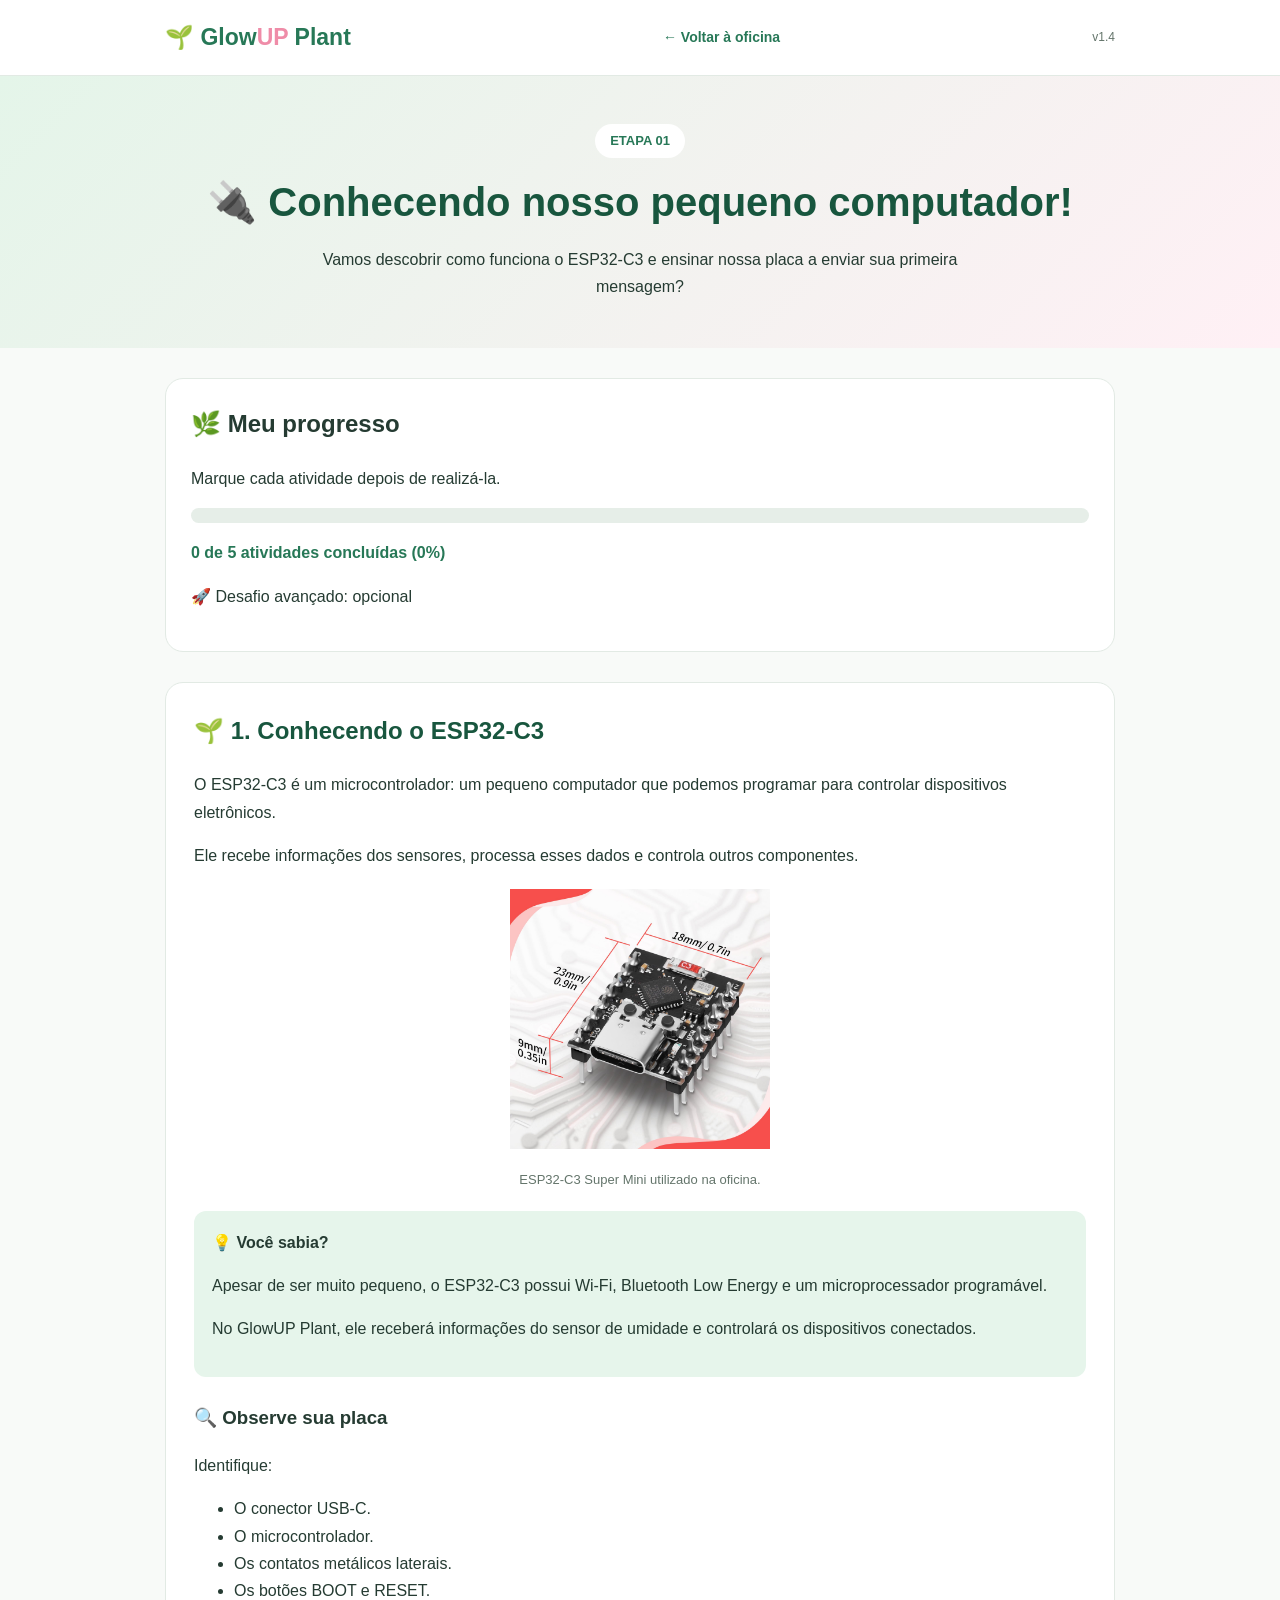
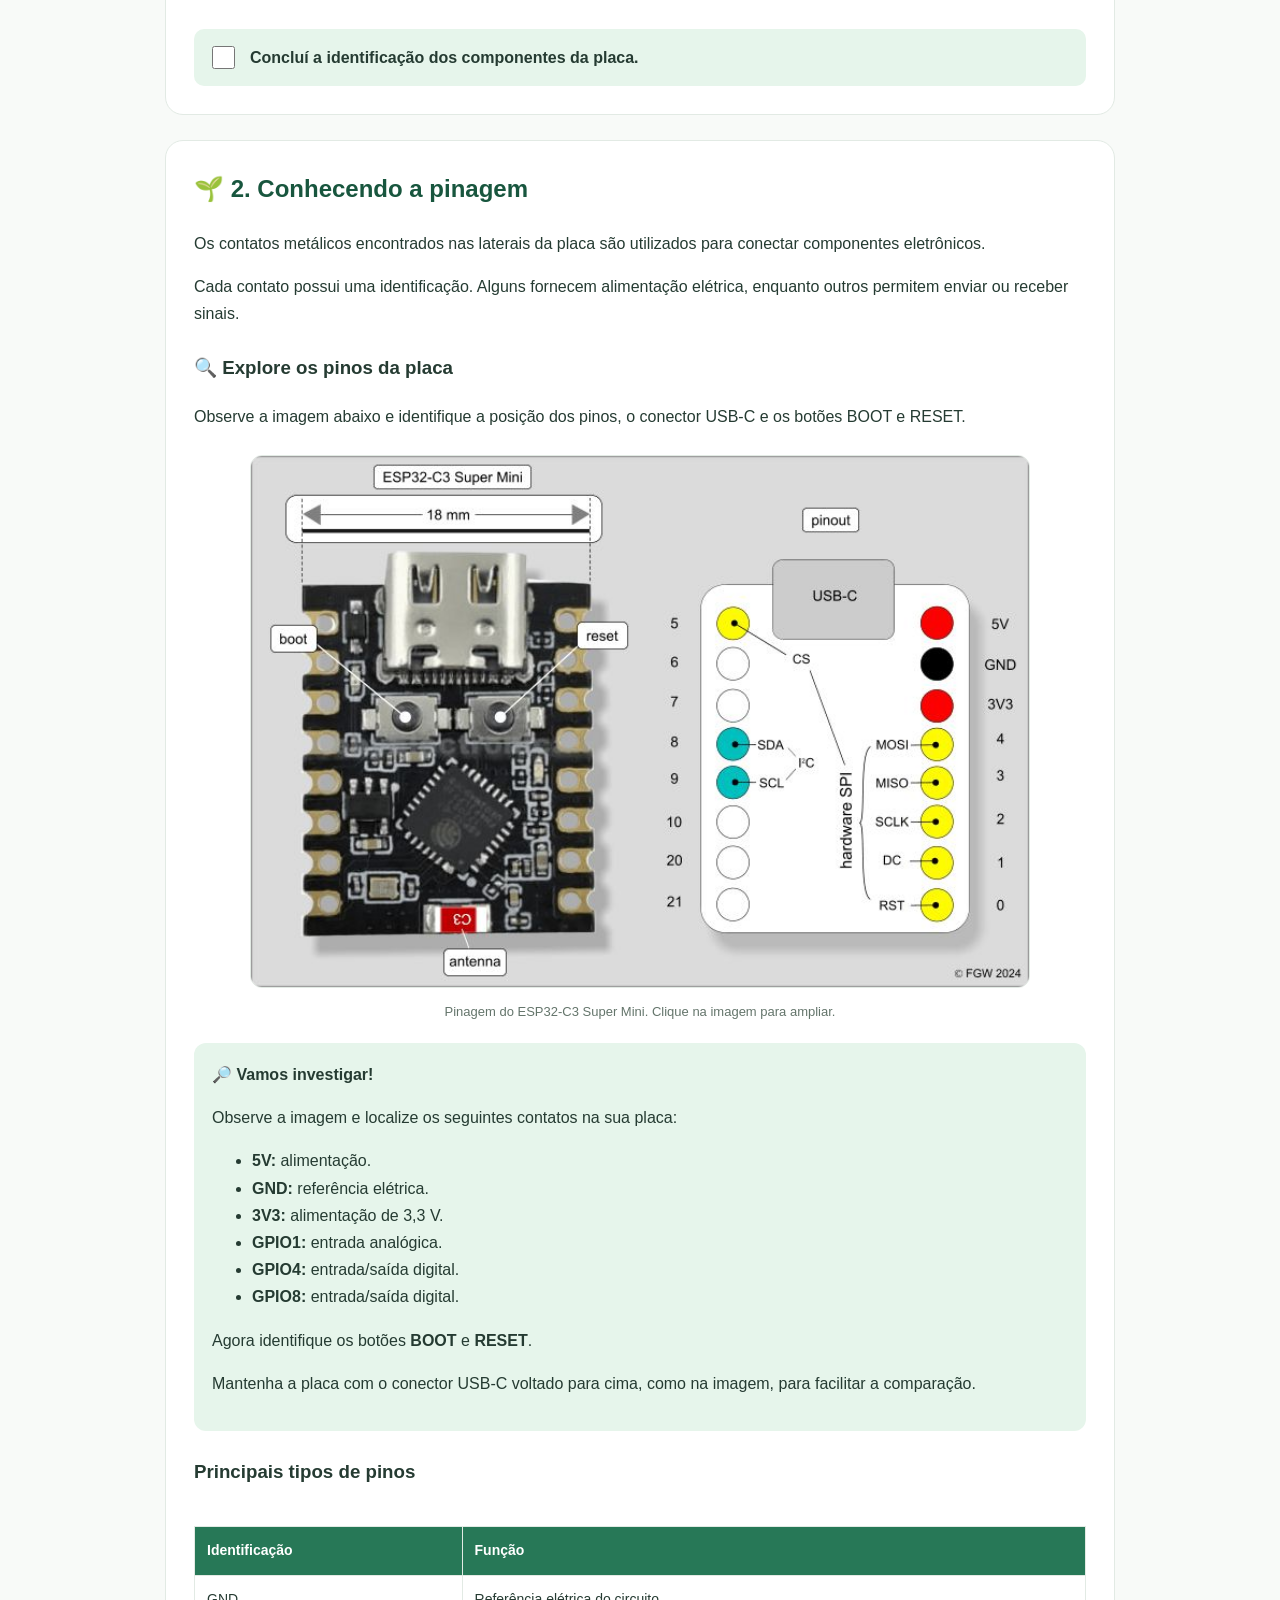
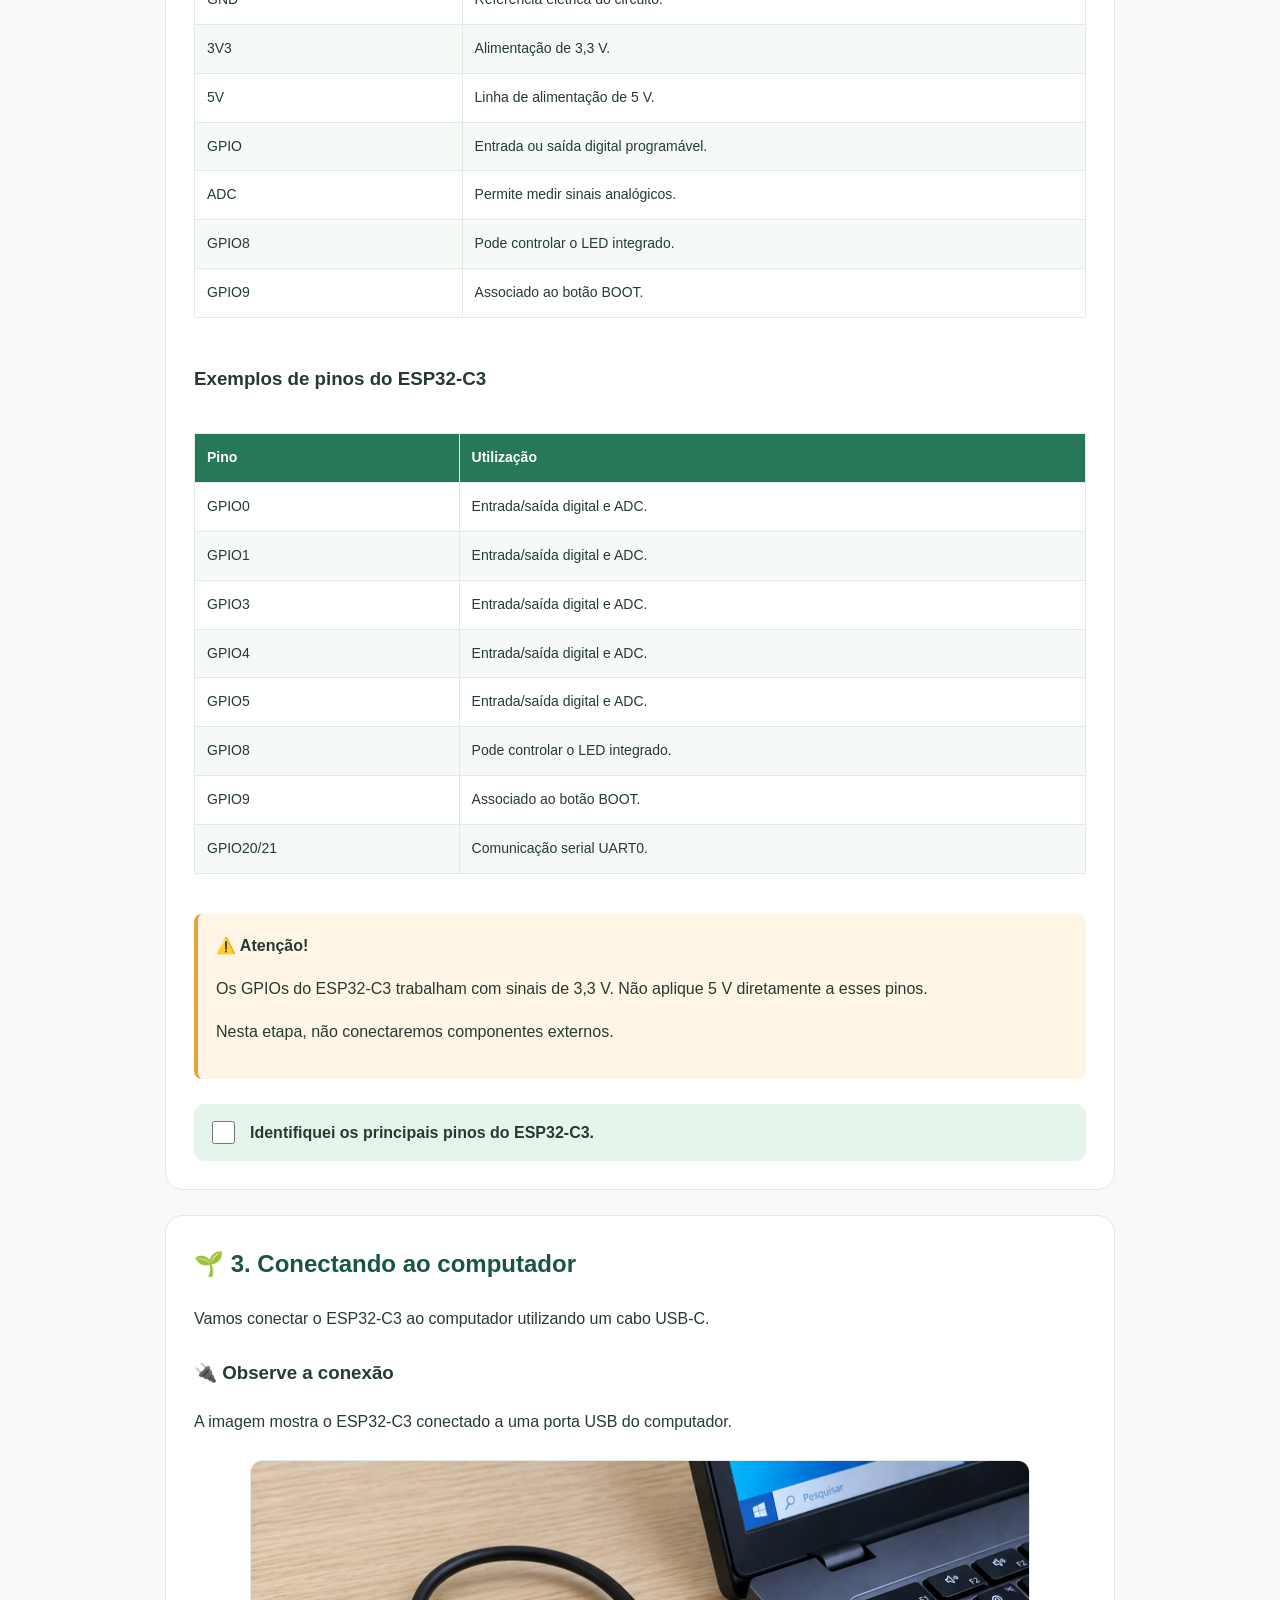
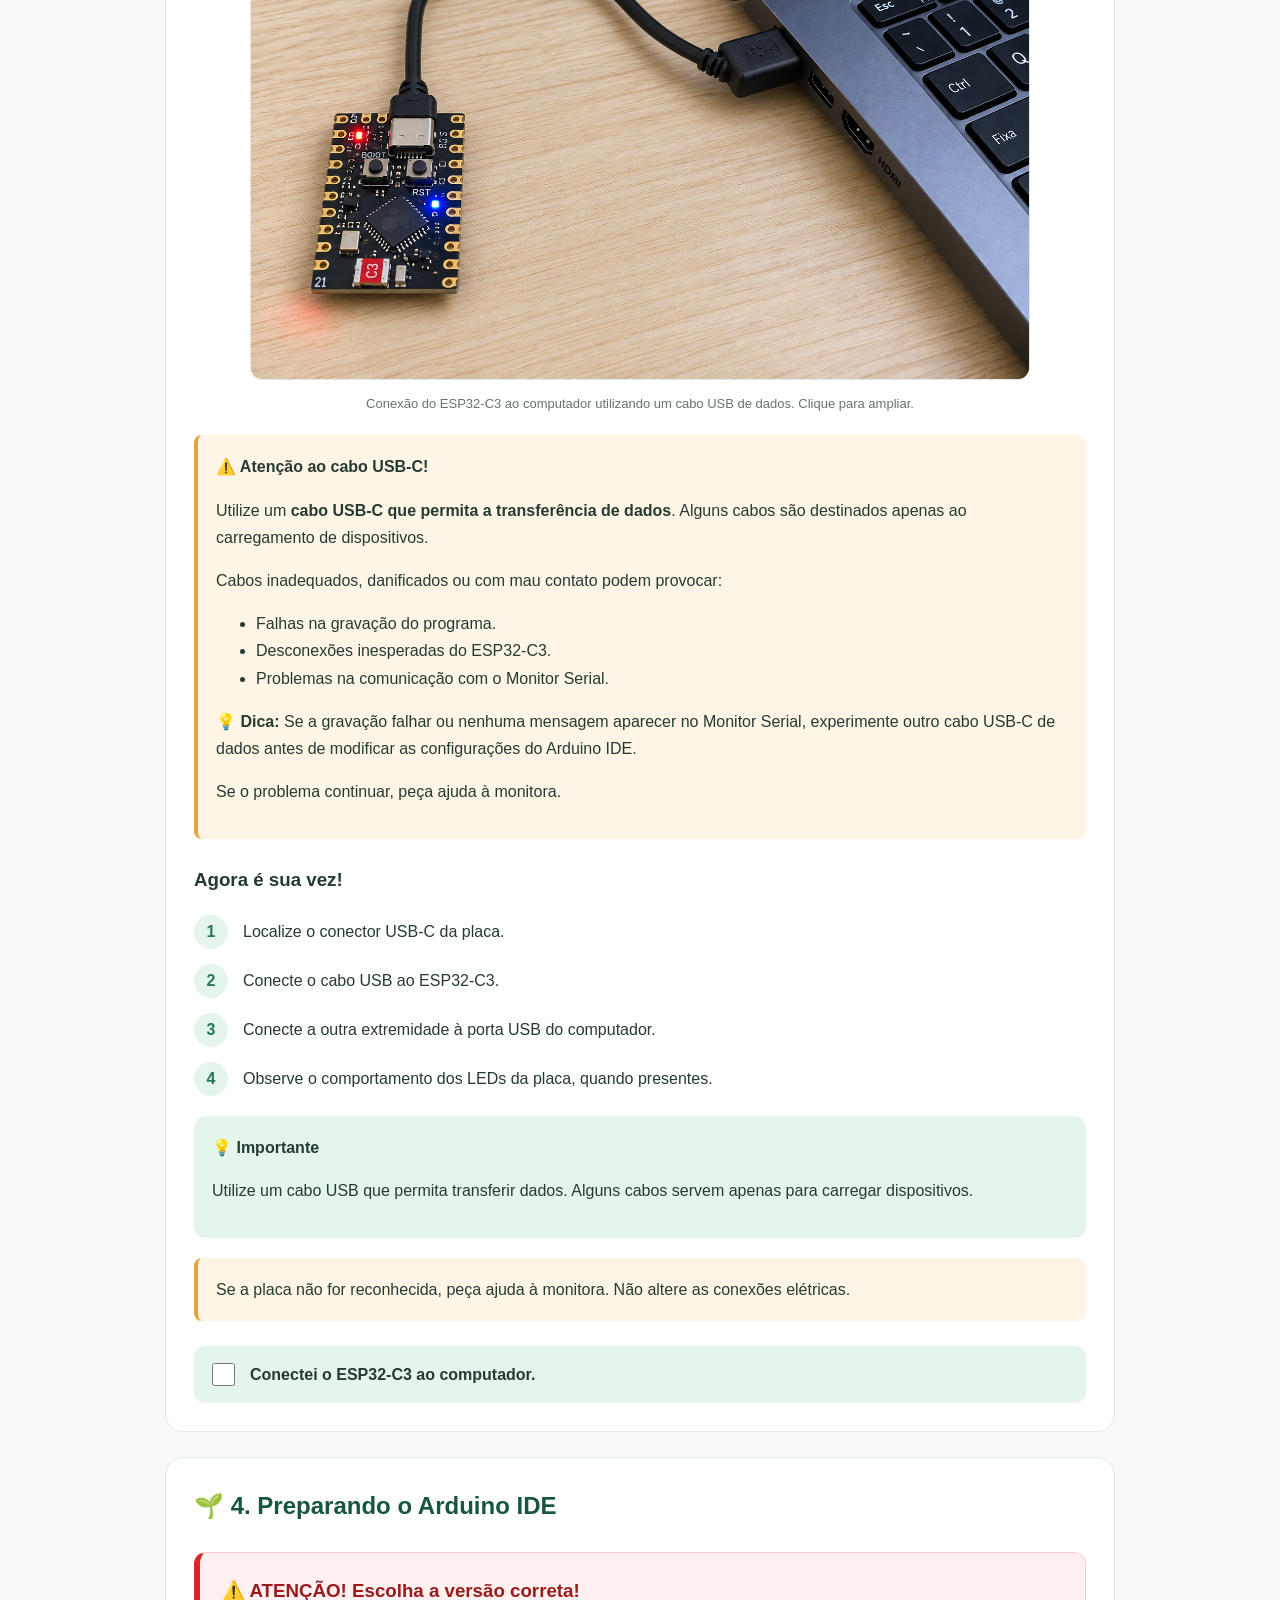
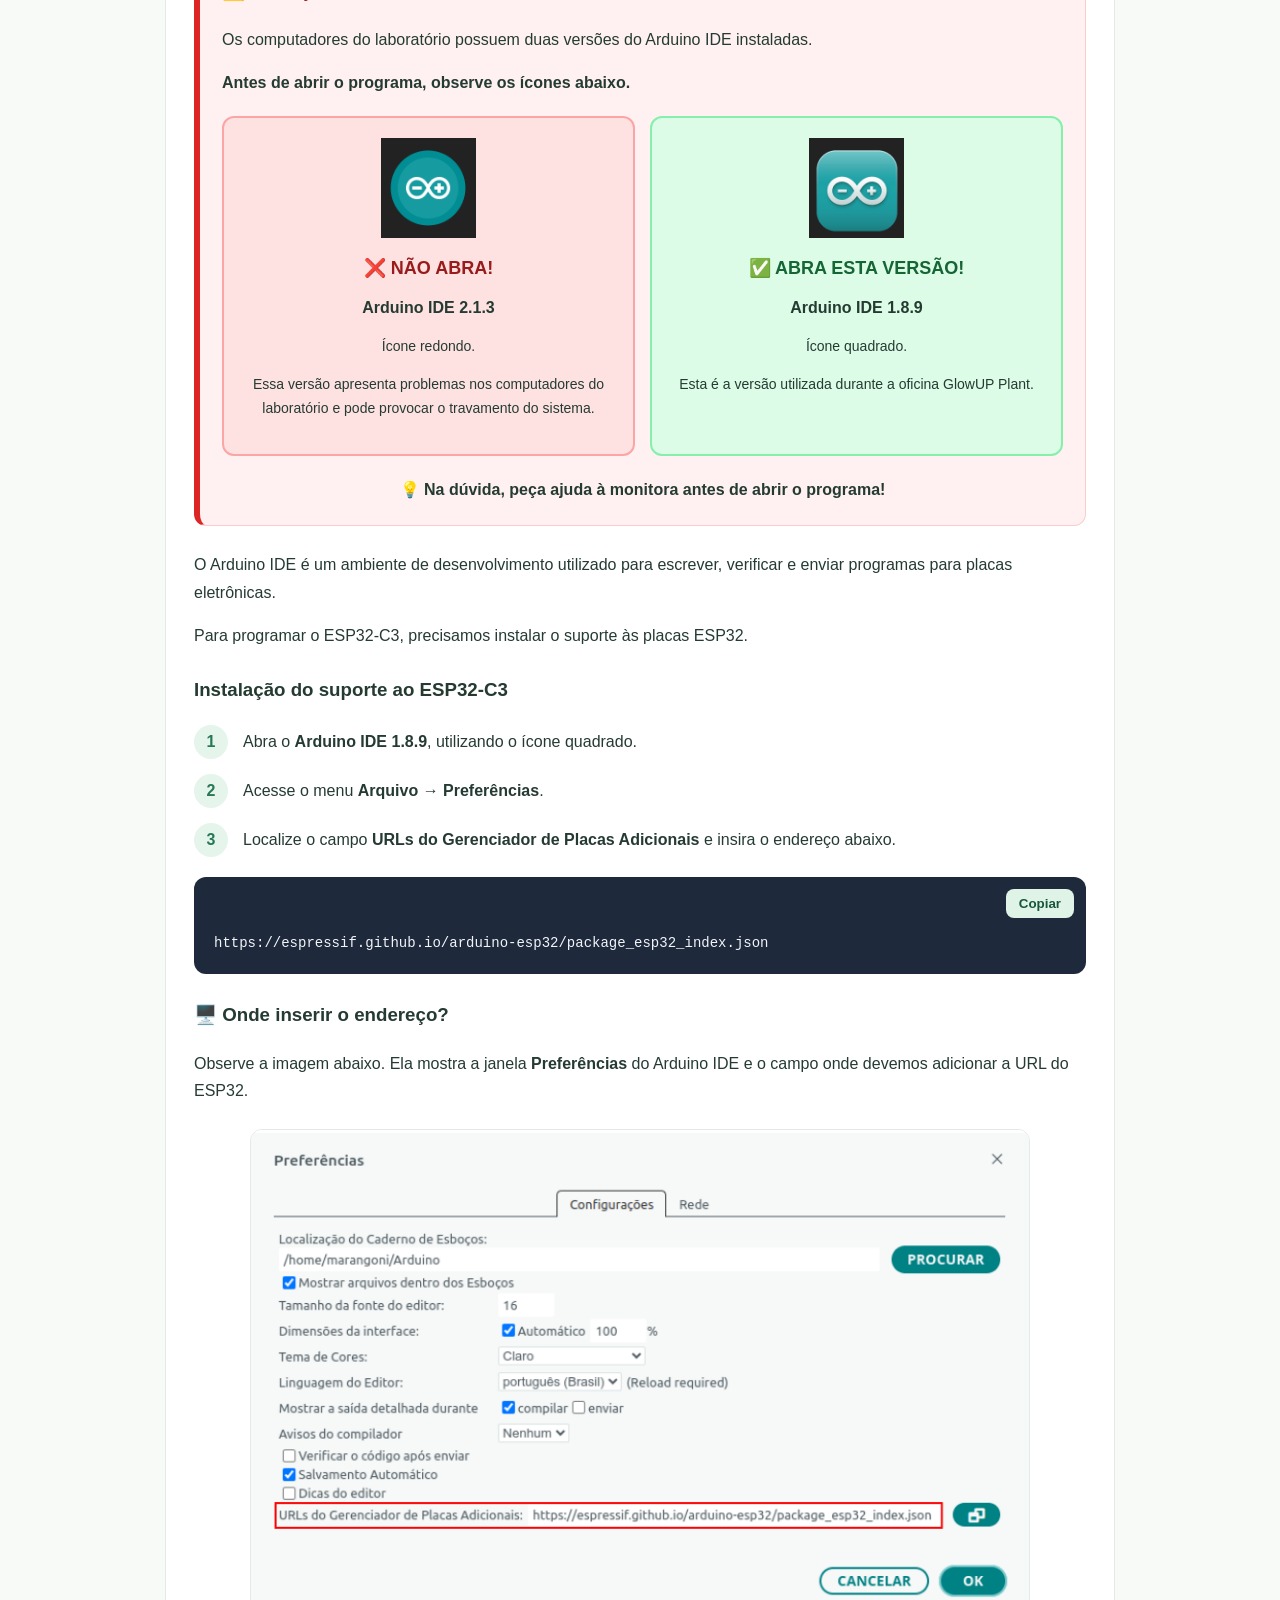
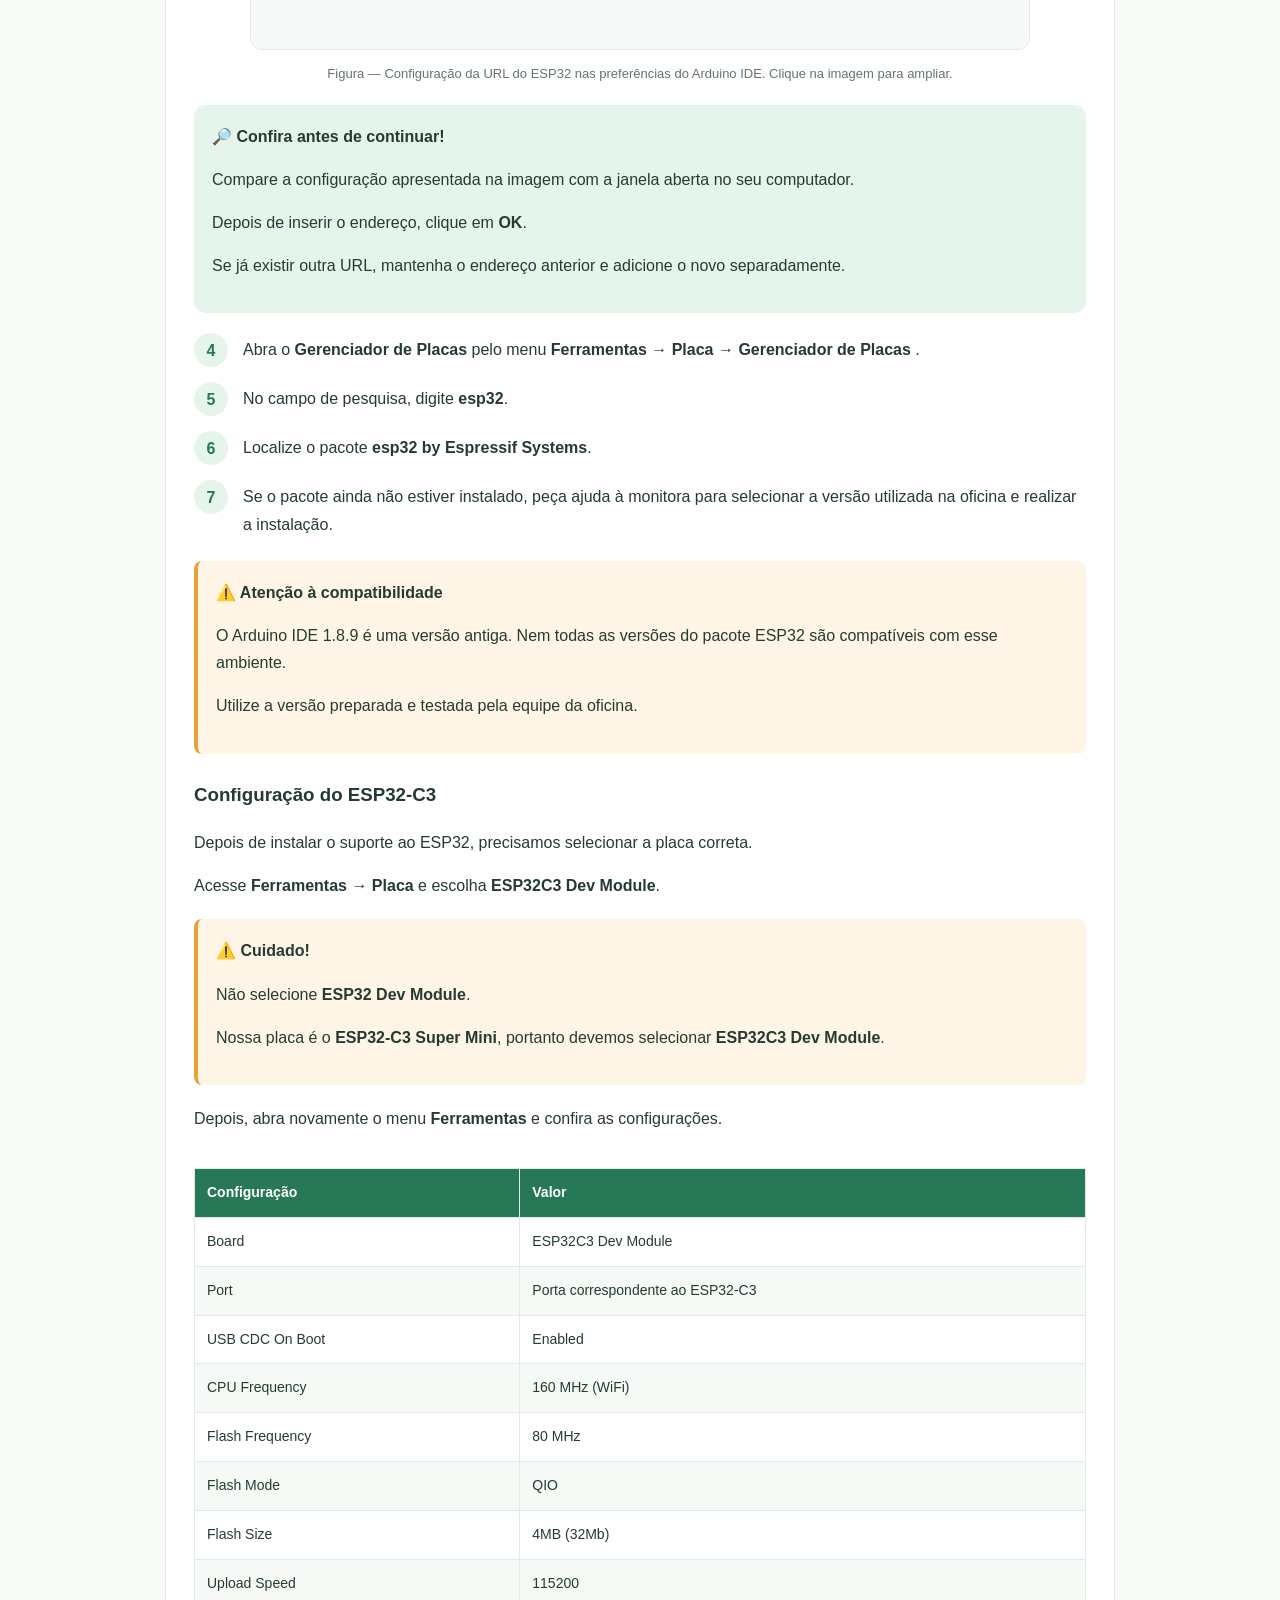
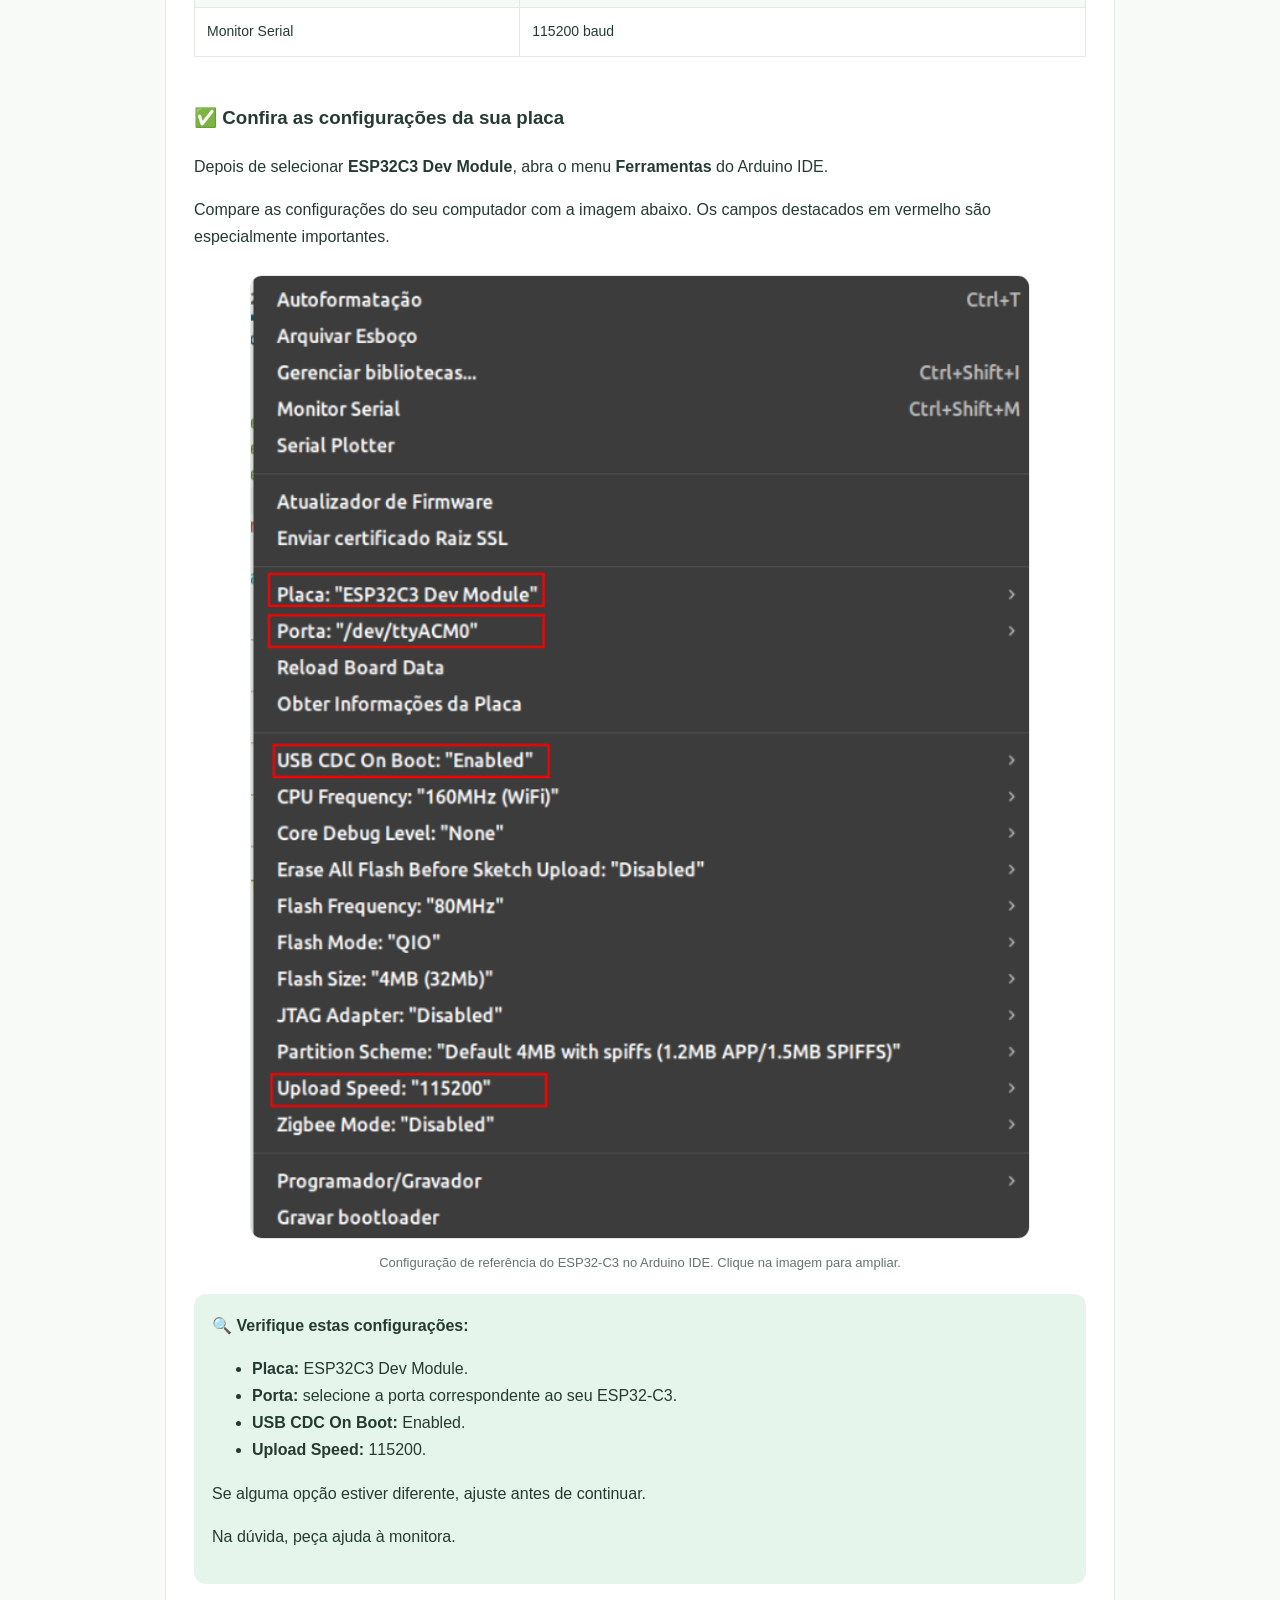
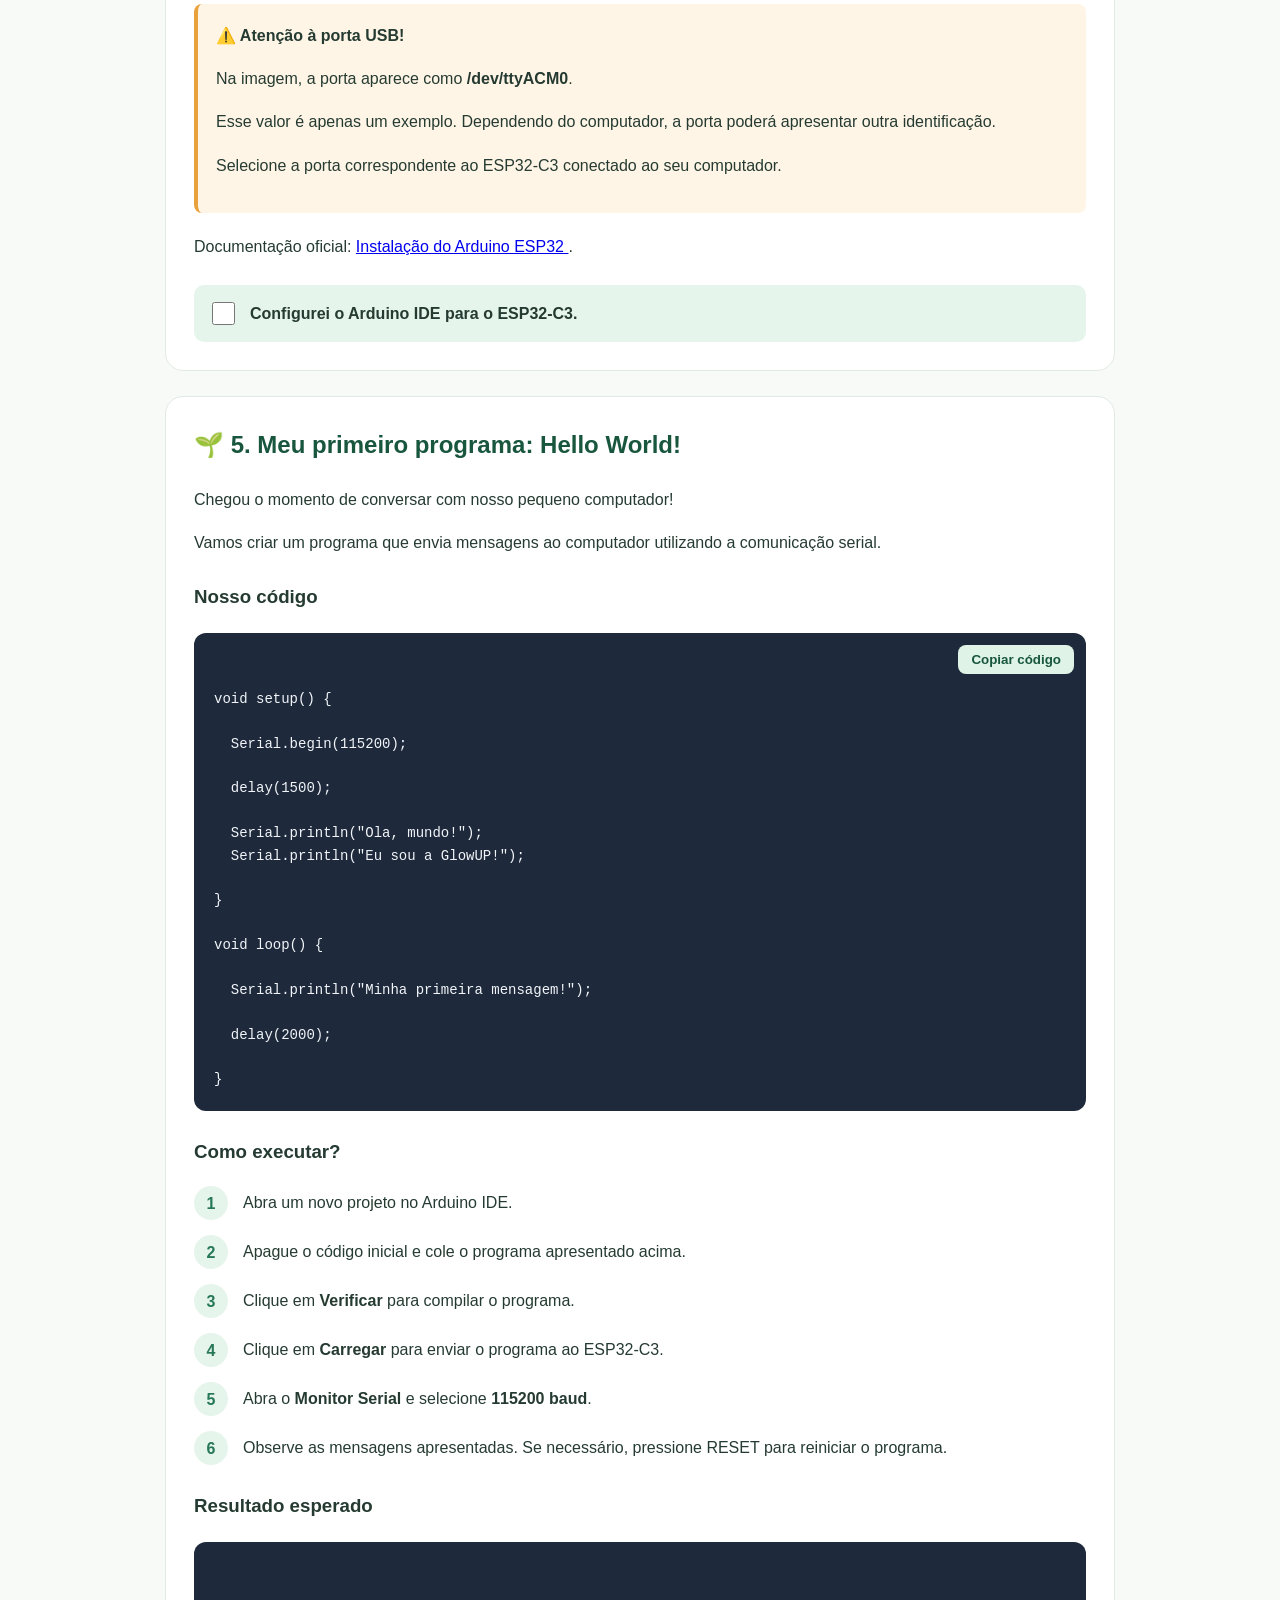
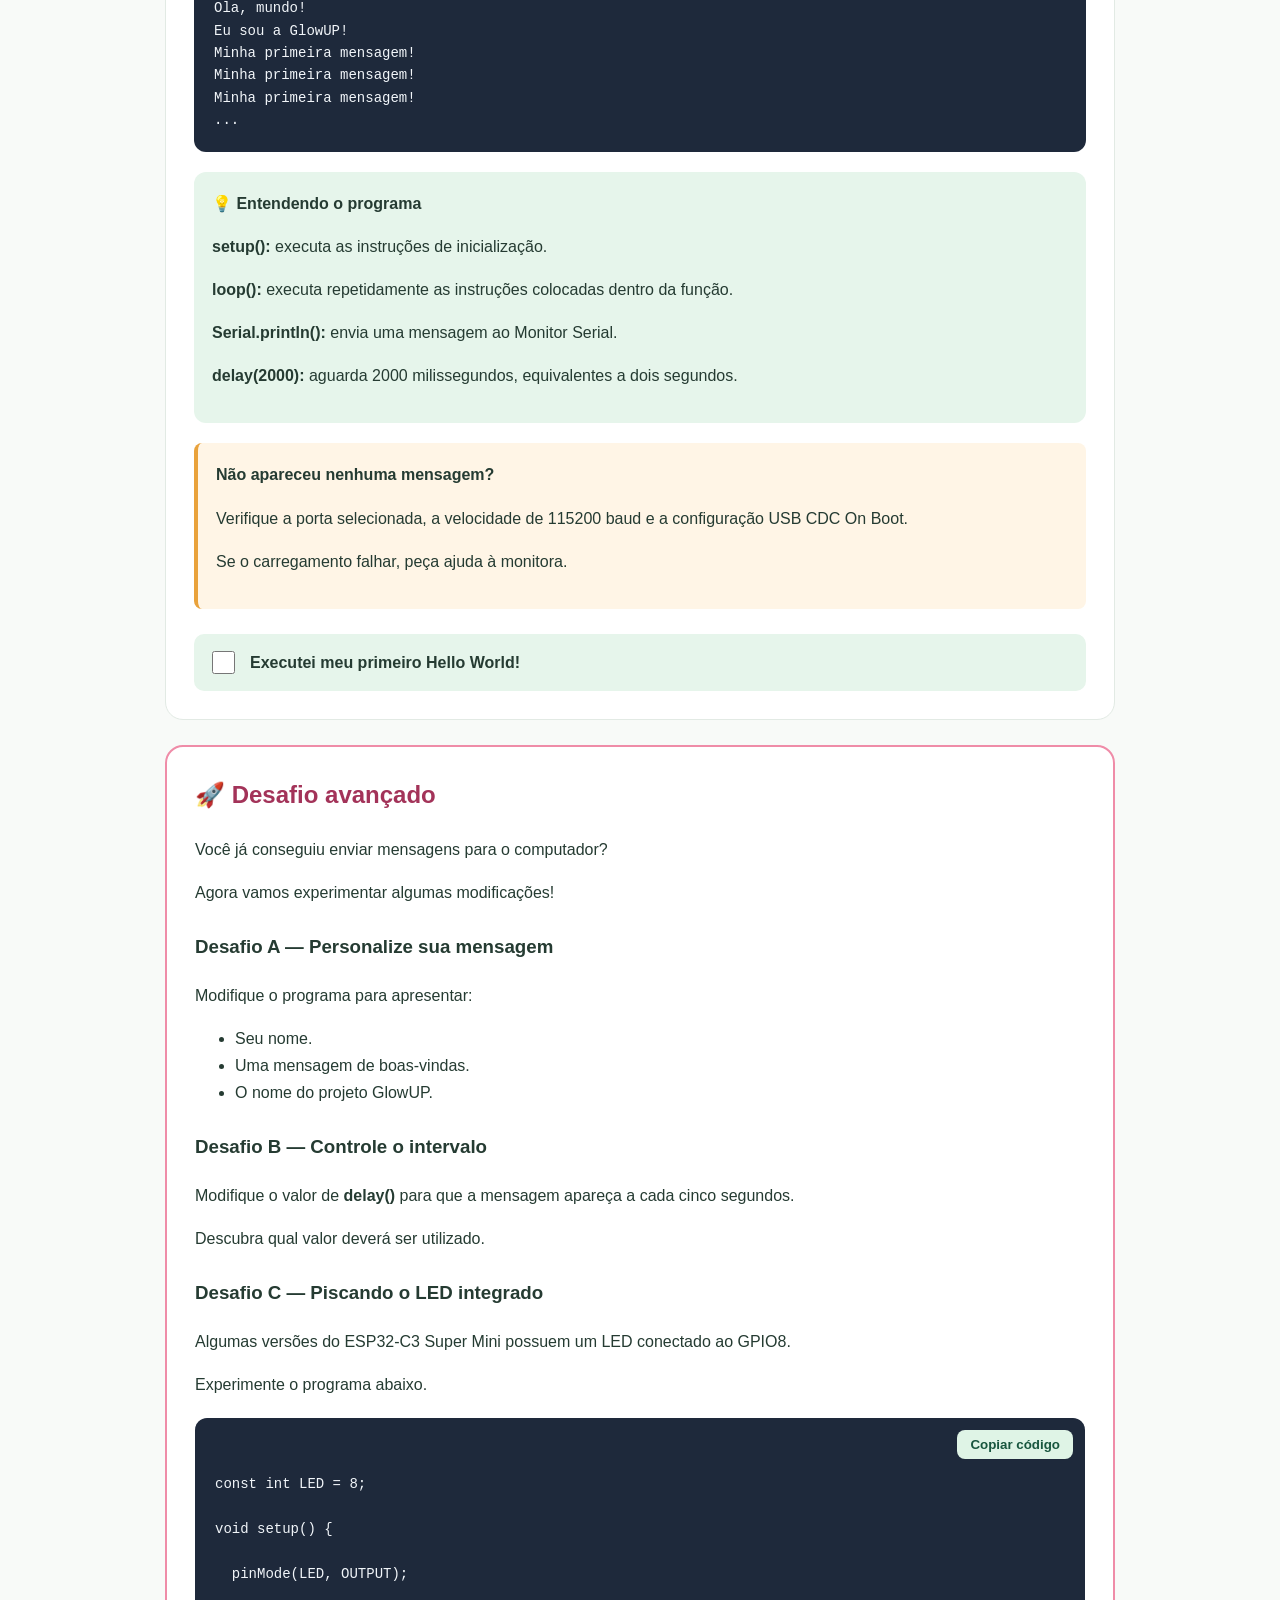
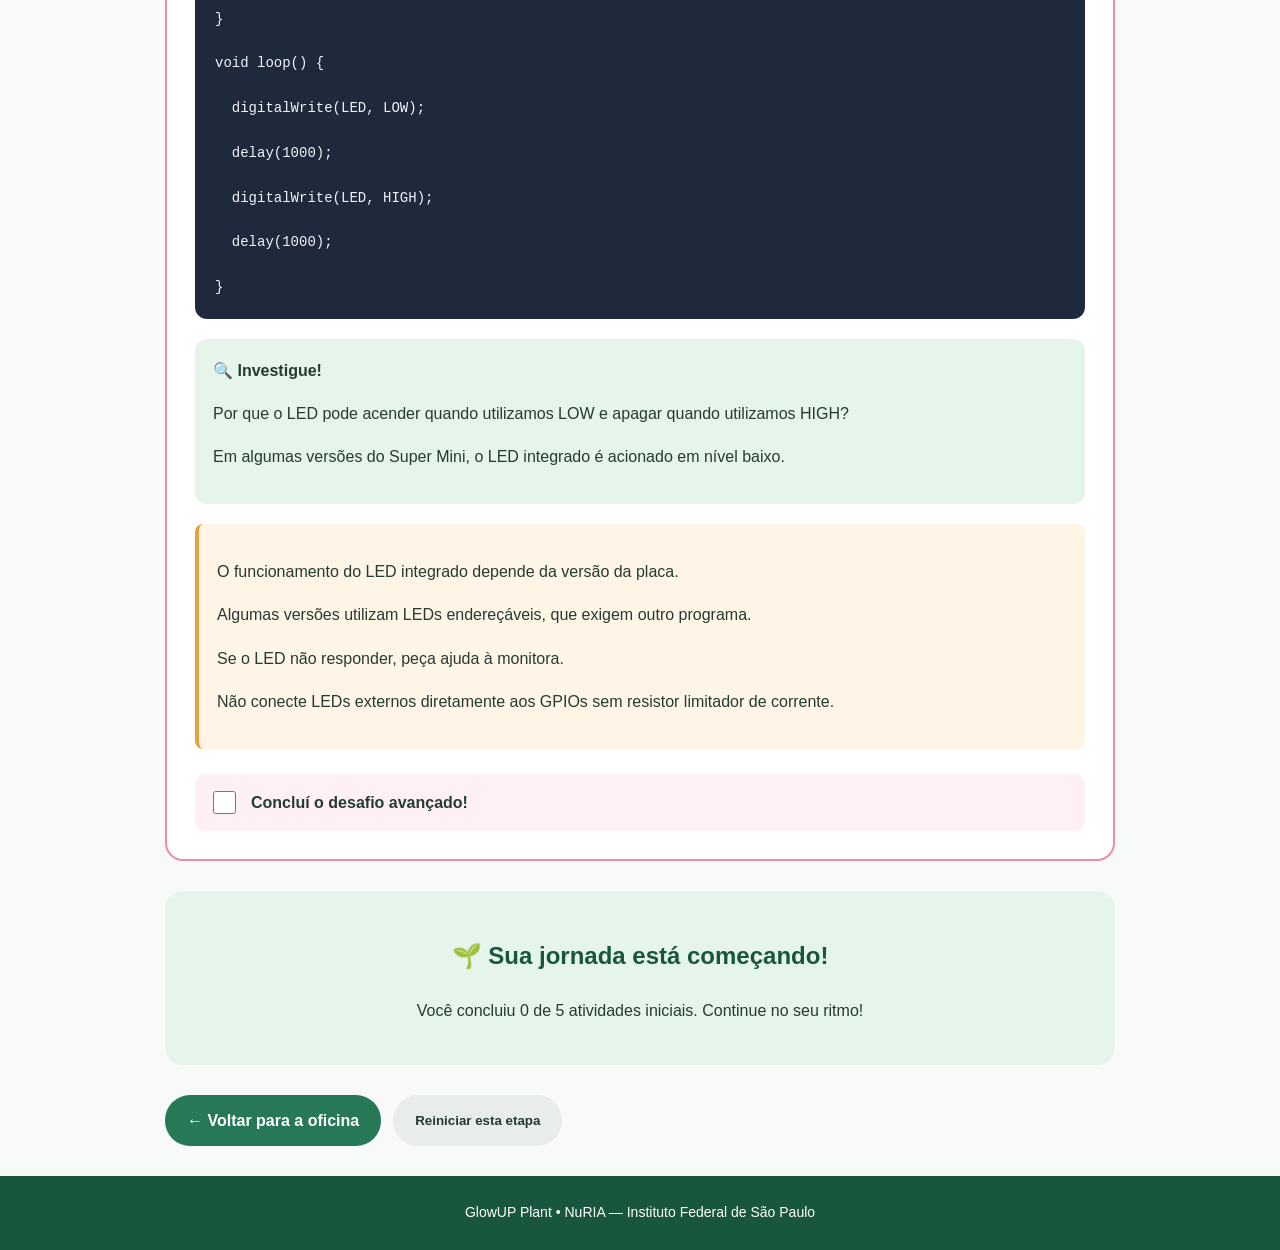
==== etapa01.html @ 9f0daa3e "Versão com exemplo de conexão funcional" ====
<!DOCTYPE html>
<html lang="pt-BR">

<head>
<meta charset="UTF-8">
<meta name="viewport" content="width=device-width, initial-scale=1.0">

<title>Etapa 01 | Conhecendo o ESP32-C3 | GlowUP Plant</title>

<style>

/* ==========================================
   GLOWUP PLANT - ETAPA 01 - V1.4
   ========================================== */

:root {
    --verde: #277857;
    --verde-escuro: #18563e;
    --verde-claro: #e6f5eb;
    --rosa: #ef8ca8;
    --rosa-claro: #fff0f5;
    --fundo: #f8faf8;
    --texto: #253b32;
    --cinza: #64756b;
    --borda: #e2eae4;
}

* {
    box-sizing: border-box;
}

html {
    scroll-behavior: smooth;
}

body {
    margin: 0;
    background: var(--fundo);
    color: var(--texto);
    font-family: Arial, Helvetica, sans-serif;
    line-height: 1.7;
}

.container {
    width: 92%;
    max-width: 950px;
    margin: auto;
}

/* CABEÇALHO */

header {
    background: white;
    border-bottom: 1px solid var(--borda);
}

.topo {
    min-height: 75px;
    display: flex;
    align-items: center;
    justify-content: space-between;
    gap: 15px;
}

.logo {
    color: var(--verde);
    font-size: 23px;
    font-weight: bold;
}

.logo span {
    color: var(--rosa);
}

.versao {
    font-size: 12px;
    color: var(--cinza);
}

.voltar {
    color: var(--verde);
    text-decoration: none;
    font-size: 14px;
    font-weight: bold;
}

/* APRESENTAÇÃO */

.hero {
    background: linear-gradient(
        135deg,
        #e4f5e9,
        #fff0f5
    );
    text-align: center;
    padding: 48px 15px;
}

.hero h1 {
    color: var(--verde-escuro);
    font-size: clamp(28px, 5vw, 40px);
    margin: 10px 0;
}

.hero p {
    max-width: 680px;
    margin: auto;
}

.tag {
    display: inline-block;
    background: white;
    color: var(--verde);
    border-radius: 25px;
    padding: 6px 15px;
    font-size: 13px;
    font-weight: bold;
}

/* PROGRESSO */

.progresso {
    background: white;
    padding: 25px;
    margin: 30px 0;
    border-radius: 18px;
    border: 1px solid var(--borda);
}

.progresso h2 {
    margin-top: 0;
}

.barra {
    height: 15px;
    background: #e6eee8;
    border-radius: 20px;
    overflow: hidden;
}

.preenchimento {
    width: 0;
    height: 100%;
    background: linear-gradient(
        90deg,
        #52b788,
        #ef8ca8
    );
    transition: width 0.3s;
}

#contador {
    font-weight: bold;
    color: var(--verde);
}

/* BLOCOS */

.bloco {
    background: white;
    border: 1px solid var(--borda);
    border-radius: 18px;
    padding: 28px;
    margin: 25px 0;
}

.bloco h2 {
    color: var(--verde-escuro);
    margin-top: 0;
}

.bloco h3 {
    margin-top: 25px;
}

/* IMAGENS */

.foto {
    width: 100%;
    max-width: 370px;
    height: 260px;
    object-fit: contain;
    display: block;
    margin: 20px auto;
    background: white;
}

.legenda {
    text-align: center;
    font-size: 13px;
    color: var(--cinza);
}

.imagem-link {
    display: block;
    max-width: 780px;
    margin: 25px auto 8px;
    border: 1px solid var(--borda);
    border-radius: 12px;
    overflow: hidden;
    background: white;
}

.imagem-link img {
    display: block;
    width: 100%;
    height: auto;
    cursor: zoom-in;
}

.imagem-link:hover {
    border-color: var(--verde);
    box-shadow: 0 4px 18px #00000015;
}

/* DESTAQUES */

.destaque {
    background: var(--verde-claro);
    padding: 18px;
    border-radius: 12px;
    margin: 20px 0;
}

.aviso {
    background: #fff5e6;
    padding: 18px;
    border-left: 4px solid #e9a23b;
    border-radius: 8px;
    margin: 20px 0;
}

/* AVISO DO ARDUINO IDE */

.aviso-arduino {
    background: #fff1f2;
    border: 1px solid #fecaca;
    border-left: 6px solid #dc2626;
    border-radius: 12px;
    padding: 22px;
    margin: 25px 0;
}

.aviso-arduino h3 {
    color: #991b1b;
    margin-top: 0;
}

.arduino-versoes {
    display: grid;
    grid-template-columns: 1fr 1fr;
    gap: 15px;
    margin: 20px 0;
}

.arduino-versao {
    padding: 20px;
    border-radius: 12px;
    text-align: center;
}

.arduino-errado {
    background: #fee2e2;
    border: 2px solid #fca5a5;
}

.arduino-correto {
    background: #dcfce7;
    border: 2px solid #86efac;
}

.arduino-versao img {
    width: 100px;
    height: 100px;
    object-fit: contain;
    display: block;
    margin: 0 auto 15px;
}

.arduino-versao h4 {
    font-size: 18px;
    margin: 10px 0;
}

.arduino-errado h4 {
    color: #991b1b;
}

.arduino-correto h4 {
    color: #166534;
}

.arduino-versao p {
    font-size: 14px;
}

/* NÍVEL AVANÇADO */

.avancado {
    border: 2px solid var(--rosa);
    scroll-margin-top: 20px;
}

.avancado h2 {
    color: #a33359;
}

/* TABELAS */

.tabela-container {
    overflow-x: auto;
}

table {
    width: 100%;
    border-collapse: collapse;
    margin: 20px 0;
    font-size: 14px;
}

th {
    background: var(--verde);
    color: white;
    text-align: left;
}

th, td {
    padding: 12px;
    border: 1px solid var(--borda);
}

tr:nth-child(even) {
    background: #f5faf6;
}

/* CÓDIGOS */

.codigo {
    position: relative;
    background: #1e293b;
    color: #f1f5f9;
    padding: 20px;
    border-radius: 12px;
    margin: 20px 0;
    overflow-x: auto;
}

.codigo pre {
    margin: 0;
    padding-top: 35px;
    font-size: 14px;
    line-height: 1.6;
}

.codigo button {
    position: absolute;
    right: 12px;
    top: 12px;
    background: #dff4e6;
    color: #18563e;
    padding: 7px 13px;
    border: none;
    border-radius: 8px;
    cursor: pointer;
    font-weight: bold;
}

/* PASSOS */

.passo {
    display: flex;
    gap: 15px;
    align-items: flex-start;
    margin: 15px 0;
}

.numero {
    background: var(--verde-claro);
    color: var(--verde);
    font-weight: bold;
    border-radius: 50%;
    min-width: 34px;
    height: 34px;
    display: flex;
    align-items: center;
    justify-content: center;
}

.passo p {
    margin: 3px 0;
}

/* CHECKBOX */

.check {
    display: flex;
    align-items: center;
    gap: 12px;
    background: var(--verde-claro);
    padding: 14px;
    border-radius: 10px;
    margin-top: 25px;
    cursor: pointer;
    font-weight: bold;
}

.check input {
    width: 23px;
    height: 23px;
    accent-color: var(--verde);
    flex-shrink: 0;
}

.avancado .check {
    background: var(--rosa-claro);
}

/* BOTÕES */

.botao {
    display: inline-block;
    background: var(--verde);
    color: white;
    padding: 12px 22px;
    border-radius: 25px;
    text-decoration: none;
    font-weight: bold;
    border: none;
    cursor: pointer;
}

.botao:hover {
    background: var(--verde-escuro);
}

.botao-secundario {
    background: #e8ede9;
    color: var(--texto);
}

.acoes {
    display: flex;
    gap: 12px;
    flex-wrap: wrap;
    margin: 30px 0;
}

/* FINALIZAÇÃO */

.resultado {
    text-align: center;
    padding: 25px;
    border-radius: 18px;
    background: var(--verde-claro);
    margin: 30px 0;
}

.resultado h2 {
    color: var(--verde-escuro);
}

/* RODAPÉ */

footer {
    background: var(--verde-escuro);
    color: white;
    text-align: center;
    padding: 25px;
    font-size: 14px;
}

/* ACESSIBILIDADE */

button:focus-visible,
a:focus-visible,
input:focus-visible {
    outline: 3px solid var(--verde-escuro);
    outline-offset: 3px;
}

/* RESPONSIVIDADE */

@media(max-width: 700px) {
    .arduino-versoes {
        grid-template-columns: 1fr;
    }
}

@media(max-width: 600px) {
    .bloco {
        padding: 20px;
    }

    .topo {
        flex-wrap: wrap;
        padding: 12px 0;
    }

    .hero {
        padding: 35px 15px;
    }

    .foto {
        height: 200px;
    }

    .aviso-arduino {
        padding: 15px;
    }
}

</style>

</head>

<body>

<!-- CABEÇALHO -->

<header>
    <div class="container topo">

        <div class="logo">
            🌱 Glow<span>UP</span> Plant
        </div>

        <a href="index.html" class="voltar">
            ← Voltar à oficina
        </a>

        <span class="versao">v1.4</span>

    </div>
</header>


<!-- APRESENTAÇÃO -->

<section class="hero">

    <span class="tag">ETAPA 01</span>

    <h1>
        🔌 Conhecendo nosso pequeno computador!
    </h1>

    <p>
        Vamos descobrir como funciona o ESP32-C3
        e ensinar nossa placa a enviar
        sua primeira mensagem?
    </p>

</section>


<main class="container">

<!-- ==========================================
     PROGRESSO
     ========================================== -->

<section class="progresso">

    <h2>🌿 Meu progresso</h2>

    <p>
        Marque cada atividade depois de realizá-la.
    </p>

    <div class="barra"
         id="barra"
         role="progressbar"
         aria-label="Progresso da etapa"
         aria-valuemin="0"
         aria-valuemax="100"
         aria-valuenow="0">

        <div class="preenchimento"
             id="preenchimento"></div>

    </div>

    <p id="contador" aria-live="polite">
        0 de 5 atividades concluídas
    </p>

    <p id="contadorAvancado">
        🚀 Desafio avançado: opcional
    </p>

</section>


<!-- ==========================================
     ATIVIDADE 1 - CONHECENDO O ESP32-C3
     ========================================== -->

<section class="bloco">

    <h2>🌱 1. Conhecendo o ESP32-C3</h2>

    <p>
        O ESP32-C3 é um microcontrolador:
        um pequeno computador que podemos
        programar para controlar
        dispositivos eletrônicos.
    </p>

    <p>
        Ele recebe informações dos sensores,
        processa esses dados e controla
        outros componentes.
    </p>

    <img
        src="glowup_imagens/esp32_c3_supermini.jpg"
        class="foto"
        alt="Fotografia do ESP32-C3 Super Mini">

    <p class="legenda">
        ESP32-C3 Super Mini utilizado na oficina.
    </p>

    <div class="destaque">

        <strong>💡 Você sabia?</strong>

        <p>
            Apesar de ser muito pequeno,
            o ESP32-C3 possui Wi-Fi,
            Bluetooth Low Energy e
            um microprocessador programável.
        </p>

        <p>
            No GlowUP Plant, ele receberá
            informações do sensor de umidade
            e controlará os dispositivos conectados.
        </p>

    </div>

    <h3>🔍 Observe sua placa</h3>

    <p>Identifique:</p>

    <ul>
        <li>O conector USB-C.</li>
        <li>O microcontrolador.</li>
        <li>Os contatos metálicos laterais.</li>
        <li>Os botões BOOT e RESET.</li>
    </ul>

    <label class="check">
        <input type="checkbox" data-id="1">
        <span>
            Concluí a identificação dos componentes da placa.
        </span>
    </label>

</section>


<!-- ==========================================
     ATIVIDADE 2 - PINAGEM
     ========================================== -->

<section class="bloco">

    <h2>🌱 2. Conhecendo a pinagem</h2>

    <p>
        Os contatos metálicos encontrados nas
        laterais da placa são utilizados
        para conectar componentes eletrônicos.
    </p>

    <p>
        Cada contato possui uma identificação.
        Alguns fornecem alimentação elétrica,
        enquanto outros permitem enviar
        ou receber sinais.
    </p>

    <h3>🔍 Explore os pinos da placa</h3>

    <p>
        Observe a imagem abaixo e identifique
        a posição dos pinos, o conector USB-C
        e os botões BOOT e RESET.
    </p>

    <a href="glowup_imagens/esp32_c3_pinagem.jpg"
       target="_blank"
       rel="noopener noreferrer"
       class="imagem-link"
       title="Clique para ampliar a pinagem">

        <img
            src="glowup_imagens/esp32_c3_pinagem.jpg"
            alt="Diagrama de pinagem do ESP32-C3 Super Mini"
            loading="lazy">

    </a>

    <p class="legenda">
        Pinagem do ESP32-C3 Super Mini.
        Clique na imagem para ampliar.
    </p>

    <div class="destaque">

        <strong>🔎 Vamos investigar!</strong>

        <p>
            Observe a imagem e localize
            os seguintes contatos na sua placa:
        </p>

        <ul>
            <li><strong>5V:</strong> alimentação.</li>
            <li><strong>GND:</strong> referência elétrica.</li>
            <li><strong>3V3:</strong> alimentação de 3,3 V.</li>
            <li><strong>GPIO1:</strong> entrada analógica.</li>
            <li><strong>GPIO4:</strong> entrada/saída digital.</li>
            <li><strong>GPIO8:</strong> entrada/saída digital.</li>
        </ul>

        <p>
            Agora identifique os botões
            <strong>BOOT</strong> e
            <strong>RESET</strong>.
        </p>

        <p>
            Mantenha a placa com o conector USB-C
            voltado para cima, como na imagem,
            para facilitar a comparação.
        </p>

    </div>

    <h3>Principais tipos de pinos</h3>

    <div class="tabela-container">
        <table>

            <thead>
                <tr>
                    <th>Identificação</th>
                    <th>Função</th>
                </tr>
            </thead>

            <tbody>
                <tr>
                    <td>GND</td>
                    <td>Referência elétrica do circuito.</td>
                </tr>
                <tr>
                    <td>3V3</td>
                    <td>Alimentação de 3,3 V.</td>
                </tr>
                <tr>
                    <td>5V</td>
                    <td>Linha de alimentação de 5 V.</td>
                </tr>
                <tr>
                    <td>GPIO</td>
                    <td>Entrada ou saída digital programável.</td>
                </tr>
                <tr>
                    <td>ADC</td>
                    <td>Permite medir sinais analógicos.</td>
                </tr>
                <tr>
                    <td>GPIO8</td>
                    <td>Pode controlar o LED integrado.</td>
                </tr>
                <tr>
                    <td>GPIO9</td>
                    <td>Associado ao botão BOOT.</td>
                </tr>
            </tbody>

        </table>
    </div>

    <h3>Exemplos de pinos do ESP32-C3</h3>

    <div class="tabela-container">
        <table>

            <thead>
                <tr>
                    <th>Pino</th>
                    <th>Utilização</th>
                </tr>
            </thead>

            <tbody>
                <tr>
                    <td>GPIO0</td>
                    <td>Entrada/saída digital e ADC.</td>
                </tr>
                <tr>
                    <td>GPIO1</td>
                    <td>Entrada/saída digital e ADC.</td>
                </tr>
                <tr>
                    <td>GPIO3</td>
                    <td>Entrada/saída digital e ADC.</td>
                </tr>
                <tr>
                    <td>GPIO4</td>
                    <td>Entrada/saída digital e ADC.</td>
                </tr>
                <tr>
                    <td>GPIO5</td>
                    <td>Entrada/saída digital e ADC.</td>
                </tr>
                <tr>
                    <td>GPIO8</td>
                    <td>Pode controlar o LED integrado.</td>
                </tr>
                <tr>
                    <td>GPIO9</td>
                    <td>Associado ao botão BOOT.</td>
                </tr>
                <tr>
                    <td>GPIO20/21</td>
                    <td>Comunicação serial UART0.</td>
                </tr>
            </tbody>

        </table>
    </div>

    <div class="aviso">

        <strong>⚠️ Atenção!</strong>

        <p>
            Os GPIOs do ESP32-C3 trabalham
            com sinais de 3,3 V.
            Não aplique 5 V diretamente
            a esses pinos.
        </p>

        <p>
            Nesta etapa, não conectaremos
            componentes externos.
        </p>

    </div>

    <label class="check">
        <input type="checkbox" data-id="2">
        <span>
            Identifiquei os principais pinos do ESP32-C3.
        </span>
    </label>

</section>


<!-- ==========================================
     ATIVIDADE 3 - CONECTANDO AO COMPUTADOR
     ========================================== -->

<section class="bloco">

    <h2>🌱 3. Conectando ao computador</h2>

    <p>
        Vamos conectar o ESP32-C3 ao computador
        utilizando um cabo USB-C.
    </p>

    <h3>🔌 Observe a conexão</h3>

    <p>
        A imagem mostra o ESP32-C3 conectado
        a uma porta USB do computador.
    </p>

    <a href="glowup_imagens/esp32_c3_conexao.png"
       target="_blank"
       rel="noopener noreferrer"
       class="imagem-link"
       title="Clique para ampliar a conexão">

        <img
            src="glowup_imagens/esp32_c3_conexao.png"
            alt="ESP32-C3 conectado à porta USB de um computador"
            loading="lazy">

    </a>

    <p class="legenda">
        Conexão do ESP32-C3 ao computador
        utilizando um cabo USB de dados.
        Clique para ampliar.
    </p>

    <div class="aviso">
    
        <strong>⚠️ Atenção ao cabo USB-C!</strong>
    
        <p>
            Utilize um <strong>cabo USB-C que permita
            a transferência de dados</strong>.
            Alguns cabos são destinados apenas
            ao carregamento de dispositivos.
        </p>
    
        <p>
            Cabos inadequados, danificados ou com mau contato
            podem provocar:
        </p>
    
        <ul>
            <li>Falhas na gravação do programa.</li>
            <li>Desconexões inesperadas do ESP32-C3.</li>
            <li>Problemas na comunicação com o Monitor Serial.</li>
        </ul>
    
        <p>
            <strong>💡 Dica:</strong>
            Se a gravação falhar ou nenhuma mensagem
            aparecer no Monitor Serial, experimente
            outro cabo USB-C de dados antes de
            modificar as configurações do Arduino IDE.
        </p>
    
        <p>
            Se o problema continuar,
            peça ajuda à monitora.
        </p>
    
    </div>


    <h3>Agora é sua vez!</h3>

    <div class="passo">
        <span class="numero">1</span>
        <p>Localize o conector USB-C da placa.</p>
    </div>

    <div class="passo">
        <span class="numero">2</span>
        <p>Conecte o cabo USB ao ESP32-C3.</p>
    </div>

    <div class="passo">
        <span class="numero">3</span>
        <p>
            Conecte a outra extremidade
            à porta USB do computador.
        </p>
    </div>

    <div class="passo">
        <span class="numero">4</span>
        <p>
            Observe o comportamento dos LEDs
            da placa, quando presentes.
        </p>
    </div>

    <div class="destaque">

        <strong>💡 Importante</strong>

        <p>
            Utilize um cabo USB que permita
            transferir dados.
            Alguns cabos servem apenas
            para carregar dispositivos.
        </p>

    </div>

    <div class="aviso">

        Se a placa não for reconhecida,
        peça ajuda à monitora.
        Não altere as conexões elétricas.

    </div>

    <label class="check">
        <input type="checkbox" data-id="3">
        <span>
            Conectei o ESP32-C3 ao computador.
        </span>
    </label>

</section>


<!-- ==========================================
     ATIVIDADE 4 - PREPARANDO O ARDUINO IDE
     ========================================== -->

<section class="bloco">

    <h2>🌱 4. Preparando o Arduino IDE</h2>

    <!-- AVISO SOBRE AS VERSÕES -->

    <div class="aviso-arduino">

        <h3>
            ⚠️ ATENÇÃO! Escolha a versão correta!
        </h3>

        <p>
            Os computadores do laboratório possuem
            duas versões do Arduino IDE instaladas.
        </p>

        <p>
            <strong>
                Antes de abrir o programa,
                observe os ícones abaixo.
            </strong>
        </p>

        <div class="arduino-versoes">

            <!-- ARDUINO INCORRETO -->

            <div class="arduino-versao arduino-errado">

                <img
                    src="glowup_imagens/arduino_icone_redondo.png"
                    alt="Ícone redondo do Arduino IDE"
                    loading="lazy">

                <h4>❌ NÃO ABRA!</h4>

                <strong>Arduino IDE 2.1.3</strong>

                <p>Ícone redondo.</p>

                <p>
                    Essa versão apresenta problemas
                    nos computadores do laboratório
                    e pode provocar o travamento
                    do sistema.
                </p>

            </div>

            <!-- ARDUINO CORRETO -->

            <div class="arduino-versao arduino-correto">

                <img
                    src="glowup_imagens/arduino_icone_quadrado.png"
                    alt="Ícone quadrado do Arduino IDE"
                    loading="lazy">

                <h4>✅ ABRA ESTA VERSÃO!</h4>

                <strong>Arduino IDE 1.8.9</strong>

                <p>Ícone quadrado.</p>

                <p>
                    Esta é a versão utilizada
                    durante a oficina GlowUP Plant.
                </p>

            </div>

        </div>

        <p style="
            font-weight:bold;
            text-align:center;
            margin-bottom:0;
        ">
            💡 Na dúvida, peça ajuda à monitora
            antes de abrir o programa!
        </p>

    </div>


    <!-- INTRODUÇÃO -->

    <p>
        O Arduino IDE é um ambiente de desenvolvimento
        utilizado para escrever, verificar
        e enviar programas para placas eletrônicas.
    </p>

    <p>
        Para programar o ESP32-C3, precisamos
        instalar o suporte às placas ESP32.
    </p>


    <h3>Instalação do suporte ao ESP32-C3</h3>

    <div class="passo">
        <span class="numero">1</span>
        <p>
            Abra o <strong>Arduino IDE 1.8.9</strong>,
            utilizando o ícone quadrado.
        </p>
    </div>

    <div class="passo">
        <span class="numero">2</span>
        <p>
            Acesse o menu
            <strong>Arquivo → Preferências</strong>.
        </p>
    </div>

    <div class="passo">
        <span class="numero">3</span>
        <p>
            Localize o campo
            <strong>
                URLs do Gerenciador de Placas Adicionais
            </strong>
            e insira o endereço abaixo.
        </p>
    </div>

    <!-- URL DO ESP32 -->

    <div class="codigo">

        <button type="button"
                onclick="copiarCodigo('urlESP', this)">
            Copiar
        </button>

<pre><code id="urlESP">https://espressif.github.io/arduino-esp32/package_esp32_index.json</code></pre>

    </div>

    <!-- IMAGEM DAS PREFERÊNCIAS -->

    <h3>🖥️ Onde inserir o endereço?</h3>

    <p>
        Observe a imagem abaixo.
        Ela mostra a janela
        <strong>Preferências</strong>
        do Arduino IDE e o campo onde devemos
        adicionar a URL do ESP32.
    </p>

    <a href="glowup_imagens/arduino_IDE_gerenciador_de_placas.png"
       target="_blank"
       rel="noopener noreferrer"
       class="imagem-link"
       title="Clique para ampliar a imagem">

        <img
            src="glowup_imagens/arduino_IDE_gerenciador_de_placas.png"
            alt="Janela Preferências do Arduino IDE mostrando a URL do Gerenciador de Placas"
            loading="lazy">

    </a>

    <p class="legenda">
        Figura — Configuração da URL do ESP32
        nas preferências do Arduino IDE.
        Clique na imagem para ampliar.
    </p>

    <div class="destaque">

        <strong>🔎 Confira antes de continuar!</strong>

        <p>
            Compare a configuração apresentada
            na imagem com a janela aberta
            no seu computador.
        </p>

        <p>
            Depois de inserir o endereço,
            clique em <strong>OK</strong>.
        </p>

        <p>
            Se já existir outra URL,
            mantenha o endereço anterior
            e adicione o novo separadamente.
        </p>

    </div>


    <!-- GERENCIADOR DE PLACAS -->

    <div class="passo">
        <span class="numero">4</span>
        <p>
            Abra o
            <strong>Gerenciador de Placas</strong>
            pelo menu
            <strong>
                Ferramentas → Placa → Gerenciador de Placas
            </strong>.
        </p>
    </div>

    <div class="passo">
        <span class="numero">5</span>
        <p>
            No campo de pesquisa,
            digite <strong>esp32</strong>.
        </p>
    </div>

    <div class="passo">
        <span class="numero">6</span>
        <p>
            Localize o pacote
            <strong>esp32 by Espressif Systems</strong>.
        </p>
    </div>

    <div class="passo">
        <span class="numero">7</span>
        <p>
            Se o pacote ainda não estiver instalado,
            peça ajuda à monitora para selecionar
            a versão utilizada na oficina
            e realizar a instalação.
        </p>
    </div>

    <div class="aviso">

        <strong>⚠️ Atenção à compatibilidade</strong>

        <p>
            O Arduino IDE 1.8.9 é uma versão antiga.
            Nem todas as versões do pacote ESP32
            são compatíveis com esse ambiente.
        </p>

        <p>
            Utilize a versão preparada
            e testada pela equipe da oficina.
        </p>

    </div>


    <!-- CONFIGURAÇÕES DO ESP32-C3 -->

    <h3>Configuração do ESP32-C3</h3>

    <p>
        Depois de instalar o suporte ao ESP32,
        precisamos selecionar a placa correta.
    </p>

    <p>
        Acesse
        <strong>Ferramentas → Placa</strong>
        e escolha
        <strong>ESP32C3 Dev Module</strong>.
    </p>

    <div class="aviso">

        <strong>⚠️ Cuidado!</strong>

        <p>
            Não selecione
            <strong>ESP32 Dev Module</strong>.
        </p>

        <p>
            Nossa placa é o
            <strong>ESP32-C3 Super Mini</strong>,
            portanto devemos selecionar
            <strong>ESP32C3 Dev Module</strong>.
        </p>

    </div>

    <p>
        Depois, abra novamente
        o menu <strong>Ferramentas</strong>
        e confira as configurações.
    </p>

    <div class="tabela-container">

        <table>

            <thead>
                <tr>
                    <th>Configuração</th>
                    <th>Valor</th>
                </tr>
            </thead>

            <tbody>

                <tr>
                    <td>Board</td>
                    <td>ESP32C3 Dev Module</td>
                </tr>

                <tr>
                    <td>Port</td>
                    <td>Porta correspondente ao ESP32-C3</td>
                </tr>

                <tr>
                    <td>USB CDC On Boot</td>
                    <td>Enabled</td>
                </tr>

                <tr>
                    <td>CPU Frequency</td>
                    <td>160 MHz (WiFi)</td>
                </tr>

                <tr>
                    <td>Flash Frequency</td>
                    <td>80 MHz</td>
                </tr>

                <tr>
                    <td>Flash Mode</td>
                    <td>QIO</td>
                </tr>

                <tr>
                    <td>Flash Size</td>
                    <td>4MB (32Mb)</td>
                </tr>

                <tr>
                    <td>Upload Speed</td>
                    <td>115200</td>
                </tr>

                <tr>
                    <td>Monitor Serial</td>
                    <td>115200 baud</td>
                </tr>

            </tbody>

        </table>

    </div>


    <!-- NOVA IMAGEM: CONFIGURAÇÃO CORRETA -->

    <h3>✅ Confira as configurações da sua placa</h3>

    <p>
        Depois de selecionar
        <strong>ESP32C3 Dev Module</strong>,
        abra o menu <strong>Ferramentas</strong>
        do Arduino IDE.
    </p>

    <p>
        Compare as configurações do seu computador
        com a imagem abaixo.
        Os campos destacados em vermelho
        são especialmente importantes.
    </p>

    <a href="glowup_imagens/arduino_IDE_Configuracao_ok.png"
       target="_blank"
       rel="noopener noreferrer"
       class="imagem-link"
       title="Clique para ampliar as configurações">

        <img
            src="glowup_imagens/arduino_IDE_Configuracao_ok.png"
            alt="Menu Ferramentas do Arduino IDE com ESP32C3 Dev Module, porta ttyACM0, USB CDC On Boot habilitado e Upload Speed 115200"
            loading="lazy">

    </a>

    <p class="legenda">
        Configuração de referência do ESP32-C3
        no Arduino IDE.
        Clique na imagem para ampliar.
    </p>

    <div class="destaque">

        <strong>🔍 Verifique estas configurações:</strong>

        <ul>

            <li>
                <strong>Placa:</strong>
                ESP32C3 Dev Module.
            </li>

            <li>
                <strong>Porta:</strong>
                selecione a porta correspondente
                ao seu ESP32-C3.
            </li>

            <li>
                <strong>USB CDC On Boot:</strong>
                Enabled.
            </li>

            <li>
                <strong>Upload Speed:</strong>
                115200.
            </li>

        </ul>

        <p>
            Se alguma opção estiver diferente,
            ajuste antes de continuar.
        </p>

        <p>
            Na dúvida, peça ajuda à monitora.
        </p>

    </div>

    <div class="aviso">

        <strong>⚠️ Atenção à porta USB!</strong>

        <p>
            Na imagem, a porta aparece como
            <strong>/dev/ttyACM0</strong>.
        </p>

        <p>
            Esse valor é apenas um exemplo.
            Dependendo do computador,
            a porta poderá apresentar
            outra identificação.
        </p>

        <p>
            Selecione a porta correspondente
            ao ESP32-C3 conectado ao seu computador.
        </p>

    </div>

    <p>
        Documentação oficial:

        <a
            href="https://docs.espressif.com/projects/arduino-esp32/en/latest/installing.html"
            target="_blank"
            rel="noopener noreferrer">
            Instalação do Arduino ESP32
        </a>.
    </p>

    <label class="check">

        <input type="checkbox" data-id="4">

        <span>
            Configurei o Arduino IDE para o ESP32-C3.
        </span>

    </label>

</section>


<!-- ==========================================
     ATIVIDADE 5 - HELLO WORLD
     ========================================== -->

<section class="bloco">

    <h2>🌱 5. Meu primeiro programa: Hello World!</h2>

    <p>
        Chegou o momento de conversar
        com nosso pequeno computador!
    </p>

    <p>
        Vamos criar um programa que envia
        mensagens ao computador utilizando
        a comunicação serial.
    </p>

    <h3>Nosso código</h3>

    <div class="codigo">

        <button type="button"
                onclick="copiarCodigo('hello', this)">
            Copiar código
        </button>

<pre><code id="hello">void setup() {

  Serial.begin(115200);

  delay(1500);

  Serial.println("Ola, mundo!");
  Serial.println("Eu sou a GlowUP!");

}

void loop() {

  Serial.println("Minha primeira mensagem!");

  delay(2000);

}</code></pre>

    </div>


    <h3>Como executar?</h3>

    <div class="passo">
        <span class="numero">1</span>
        <p>
            Abra um novo projeto no Arduino IDE.
        </p>
    </div>

    <div class="passo">
        <span class="numero">2</span>
        <p>
            Apague o código inicial e cole
            o programa apresentado acima.
        </p>
    </div>

    <div class="passo">
        <span class="numero">3</span>
        <p>
            Clique em <strong>Verificar</strong>
            para compilar o programa.
        </p>
    </div>

    <div class="passo">
        <span class="numero">4</span>
        <p>
            Clique em <strong>Carregar</strong>
            para enviar o programa ao ESP32-C3.
        </p>
    </div>

    <div class="passo">
        <span class="numero">5</span>
        <p>
            Abra o <strong>Monitor Serial</strong>
            e selecione <strong>115200 baud</strong>.
        </p>
    </div>

    <div class="passo">
        <span class="numero">6</span>
        <p>
            Observe as mensagens apresentadas.
            Se necessário, pressione RESET
            para reiniciar o programa.
        </p>
    </div>


    <h3>Resultado esperado</h3>

    <div class="codigo">

<pre>Ola, mundo!
Eu sou a GlowUP!
Minha primeira mensagem!
Minha primeira mensagem!
Minha primeira mensagem!
...</pre>

    </div>


    <div class="destaque">

        <strong>💡 Entendendo o programa</strong>

        <p>
            <strong>setup():</strong>
            executa as instruções de inicialização.
        </p>

        <p>
            <strong>loop():</strong>
            executa repetidamente as instruções
            colocadas dentro da função.
        </p>

        <p>
            <strong>Serial.println():</strong>
            envia uma mensagem ao Monitor Serial.
        </p>

        <p>
            <strong>delay(2000):</strong>
            aguarda 2000 milissegundos,
            equivalentes a dois segundos.
        </p>

    </div>


    <div class="aviso">

        <strong>Não apareceu nenhuma mensagem?</strong>

        <p>
            Verifique a porta selecionada,
            a velocidade de 115200 baud
            e a configuração USB CDC On Boot.
        </p>

        <p>
            Se o carregamento falhar,
            peça ajuda à monitora.
        </p>

    </div>

    <label class="check">

        <input type="checkbox" data-id="5">

        <span>
            Executei meu primeiro Hello World!
        </span>

    </label>

</section>


<!-- ==========================================
     DESAFIO AVANÇADO
     ========================================== -->

<section class="bloco avancado" id="desafio-avancado">

    <h2>🚀 Desafio avançado</h2>

    <p>
        Você já conseguiu enviar mensagens
        para o computador?
    </p>

    <p>
        Agora vamos experimentar
        algumas modificações!
    </p>


    <h3>Desafio A — Personalize sua mensagem</h3>

    <p>
        Modifique o programa para apresentar:
    </p>

    <ul>
        <li>Seu nome.</li>
        <li>Uma mensagem de boas-vindas.</li>
        <li>O nome do projeto GlowUP.</li>
    </ul>


    <h3>Desafio B — Controle o intervalo</h3>

    <p>
        Modifique o valor de
        <strong>delay()</strong>
        para que a mensagem apareça
        a cada cinco segundos.
    </p>

    <p>
        Descubra qual valor deverá ser utilizado.
    </p>


    <h3>Desafio C — Piscando o LED integrado</h3>

    <p>
        Algumas versões do ESP32-C3 Super Mini
        possuem um LED conectado ao GPIO8.
    </p>

    <p>
        Experimente o programa abaixo.
    </p>

    <div class="codigo">

        <button type="button"
                onclick="copiarCodigo('blink', this)">
            Copiar código
        </button>

<pre><code id="blink">const int LED = 8;

void setup() {

  pinMode(LED, OUTPUT);

}

void loop() {

  digitalWrite(LED, LOW);

  delay(1000);

  digitalWrite(LED, HIGH);

  delay(1000);

}</code></pre>

    </div>


    <div class="destaque">

        <strong>🔍 Investigue!</strong>

        <p>
            Por que o LED pode acender
            quando utilizamos LOW e apagar
            quando utilizamos HIGH?
        </p>

        <p>
            Em algumas versões do Super Mini,
            o LED integrado é acionado
            em nível baixo.
        </p>

    </div>


    <div class="aviso">

        <p>
            O funcionamento do LED integrado
            depende da versão da placa.
        </p>

        <p>
            Algumas versões utilizam LEDs
            endereçáveis, que exigem outro programa.
        </p>

        <p>
            Se o LED não responder,
            peça ajuda à monitora.
        </p>

        <p>
            Não conecte LEDs externos diretamente
            aos GPIOs sem resistor limitador
            de corrente.
        </p>

    </div>


    <label class="check">

        <input type="checkbox" data-id="avancado">

        <span>
            Concluí o desafio avançado!
        </span>

    </label>

</section>


<!-- ==========================================
     FINALIZAÇÃO
     ========================================== -->

<section class="resultado">

    <h2 id="tituloFinal">
        🌱 Sua jornada está começando!
    </h2>

    <p id="mensagemFinal">
        Complete as cinco atividades iniciais
        para finalizar esta etapa.
    </p>

</section>


<div class="acoes">

    <a class="botao" href="index.html">
        ← Voltar para a oficina
    </a>

    <button class="botao botao-secundario"
            id="reiniciar">
        Reiniciar esta etapa
    </button>

</div>

</main>


<footer>
    GlowUP Plant • NuRIA — Instituto Federal de São Paulo
</footer>


<script>

/* ==========================================
   GLOWUP PLANT - ETAPA 01 v1.4
   CONTROLE DE PROGRESSO
   ========================================== */

/*
   Chaves mantidas para preservar
   o progresso das versões anteriores.
*/

const CHAVE = "glowup-etapa01-v1";

const CHAVE_GERAL = "glowup-oficina-progresso-v1";

const ATIVIDADES = ["1", "2", "3", "4", "5"];


/* CARREGAR DADOS */

function lerJSON(chave) {

    try {

        const salvo = localStorage.getItem(chave);

        if (!salvo) return {};

        const dados = JSON.parse(salvo);

        if (
            dados &&
            typeof dados === "object" &&
            !Array.isArray(dados)
        ) {
            return dados;
        }

        return {};

    } catch (erro) {

        console.warn(
            "Erro ao carregar progresso:",
            erro
        );

        return {};
    }
}


let progresso = lerJSON(CHAVE);


/* SALVAR */

function salvar() {

    try {

        localStorage.setItem(
            CHAVE,
            JSON.stringify(progresso)
        );

    } catch (erro) {

        console.warn(
            "Erro ao salvar progresso:",
            erro
        );

    }
}


/* SINCRONIZAR COM A PÁGINA INICIAL */

function sincronizarGeral() {

    const geral = lerJSON(CHAVE_GERAL);

    const concluidas = ATIVIDADES.filter(
        id => progresso[id] === true
    ).length;

    if (!geral[1]) {
        geral[1] = {};
    }

    geral[1].inicial =
        concluidas === ATIVIDADES.length;

    geral[1].avancado =
        progresso.avancado === true;

    try {

        localStorage.setItem(
            CHAVE_GERAL,
            JSON.stringify(geral)
        );

    } catch (erro) {

        console.warn(
            "Erro ao sincronizar progresso:",
            erro
        );

    }
}


/* ATUALIZAR INTERFACE */

function atualizar() {

    const caixas = document.querySelectorAll(
        "input[type='checkbox'][data-id]"
    );

    caixas.forEach(caixa => {

        caixa.checked =
            progresso[caixa.dataset.id] === true;

    });


    const concluidas = ATIVIDADES.filter(
        id => progresso[id] === true
    ).length;


    const porcentagem = Math.round(
        concluidas / ATIVIDADES.length * 100
    );


    document.getElementById(
        "preenchimento"
    ).style.width = porcentagem + "%";


    document.getElementById(
        "barra"
    ).setAttribute(
        "aria-valuenow",
        porcentagem
    );


    document.getElementById(
        "contador"
    ).textContent =
        `${concluidas} de ${ATIVIDADES.length} ` +
        `atividades concluídas (${porcentagem}%)`;


    const avancado =
        progresso.avancado === true;


    document.getElementById(
        "contadorAvancado"
    ).textContent = avancado
        ? "🚀 Desafio avançado: concluído ✓"
        : "🚀 Desafio avançado: opcional";


    const titulo = document.getElementById(
        "tituloFinal"
    );

    const mensagem = document.getElementById(
        "mensagemFinal"
    );


    if (concluidas === ATIVIDADES.length) {

        titulo.textContent =
            "🎉 Parabéns! Etapa 01 concluída!";

        mensagem.textContent =
            "Você conheceu o ESP32-C3, explorou " +
            "sua pinagem, configurou o Arduino IDE " +
            "e executou seu primeiro programa!";

    } else {

        titulo.textContent =
            "🌱 Sua jornada está começando!";

        mensagem.textContent =
            `Você concluiu ${concluidas} de ` +
            `${ATIVIDADES.length} atividades iniciais. ` +
            "Continue no seu ritmo!";

    }
}


/* EVENTOS DOS CHECKBOXES */

document.addEventListener(
    "change",
    function(evento) {

        const elemento = evento.target;

        if (!elemento.matches(
            "input[type='checkbox'][data-id]"
        )) {
            return;
        }

        progresso[elemento.dataset.id] =
            elemento.checked;

        salvar();

        sincronizarGeral();

        atualizar();

    }
);


/* COPIAR CÓDIGO */

async function copiarCodigo(id, botao) {

    const codigo = document.getElementById(
        id
    ).textContent;

    const textoAnterior = botao.textContent;

    try {

        await navigator.clipboard.writeText(codigo);

        botao.textContent = "Copiado! ✓";

        setTimeout(function() {
            botao.textContent = textoAnterior;
        }, 2000);

    } catch (erro) {

        alert(
            "Não foi possível copiar automaticamente. " +
            "Selecione o texto e copie manualmente."
        );

    }
}


/* REINICIAR ETAPA */

document.getElementById(
    "reiniciar"
).addEventListener(
    "click",
    function() {

        if (!confirm(
            "Deseja reiniciar a Etapa 01?"
        )) {
            return;
        }

        progresso = {};

        salvar();

        sincronizarGeral();

        atualizar();

    }
);


/* INICIALIZAÇÃO */

atualizar();

</script>

</body>
</html>
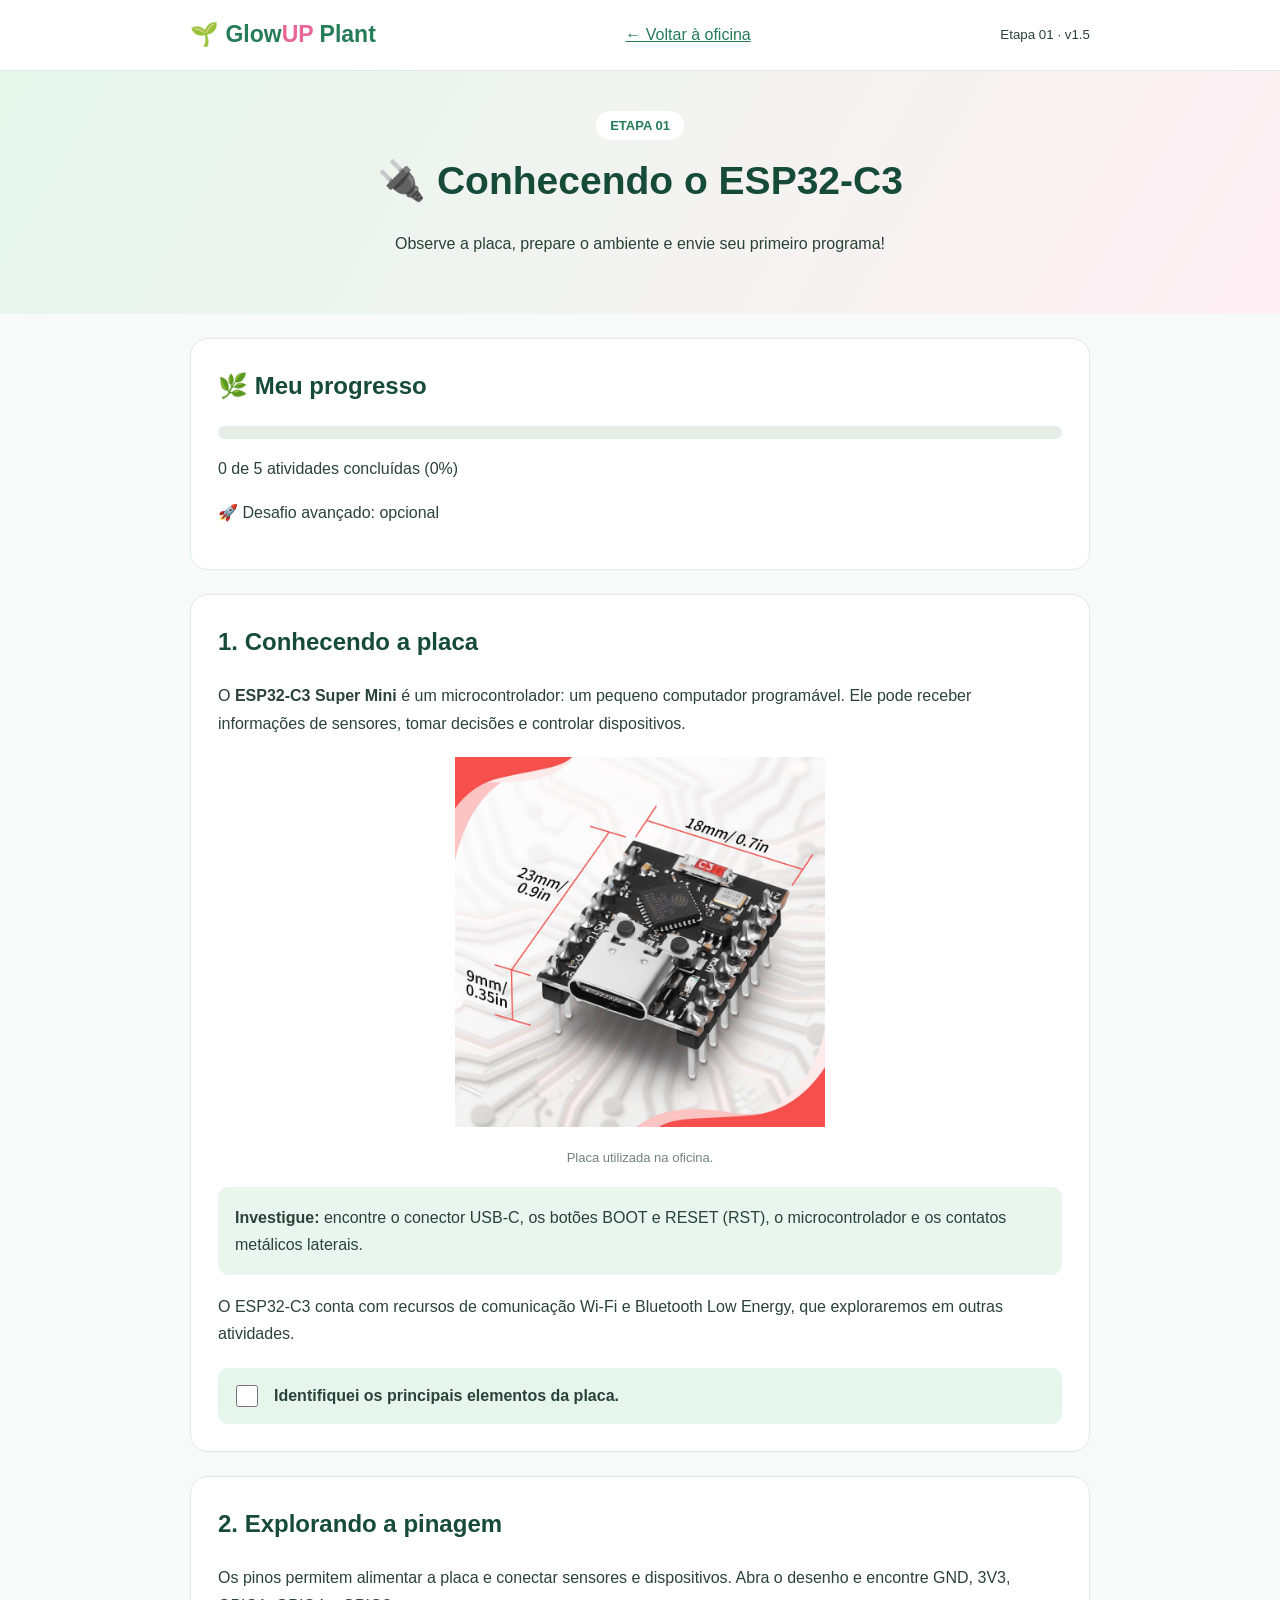
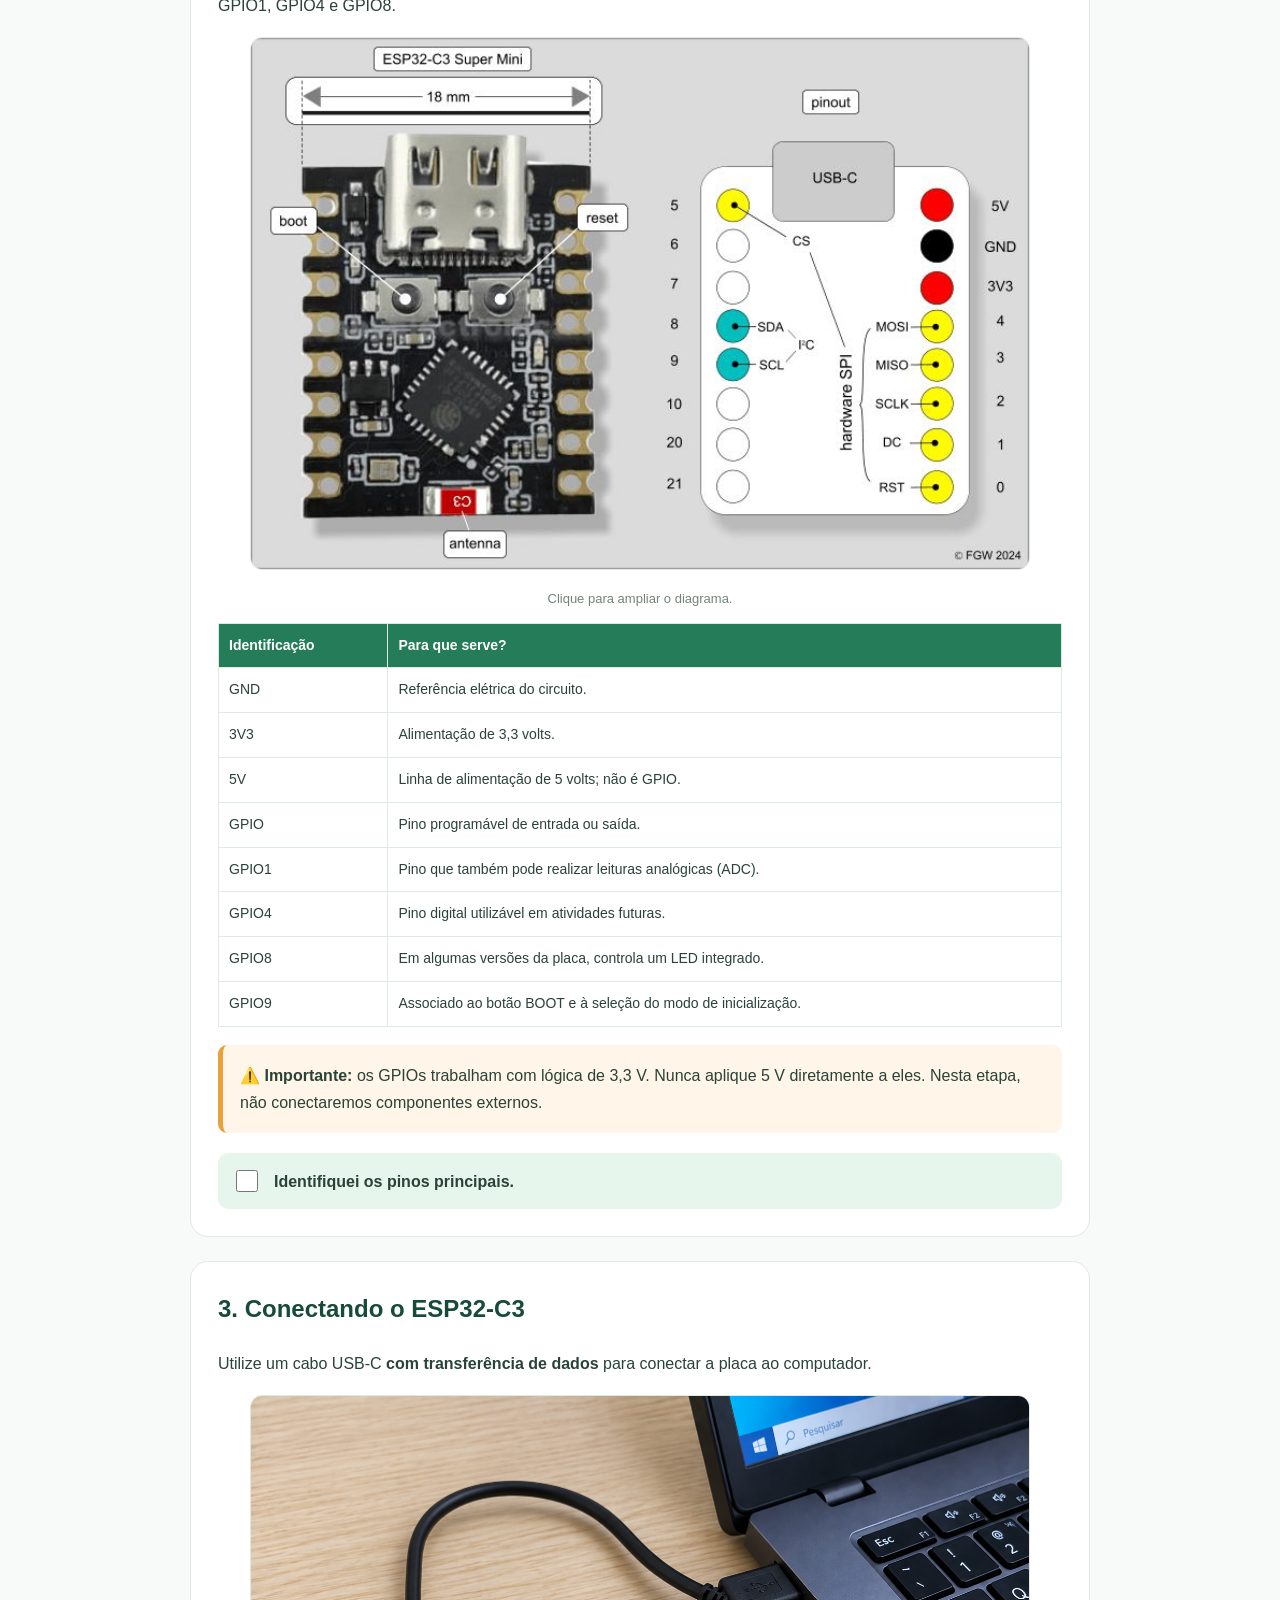
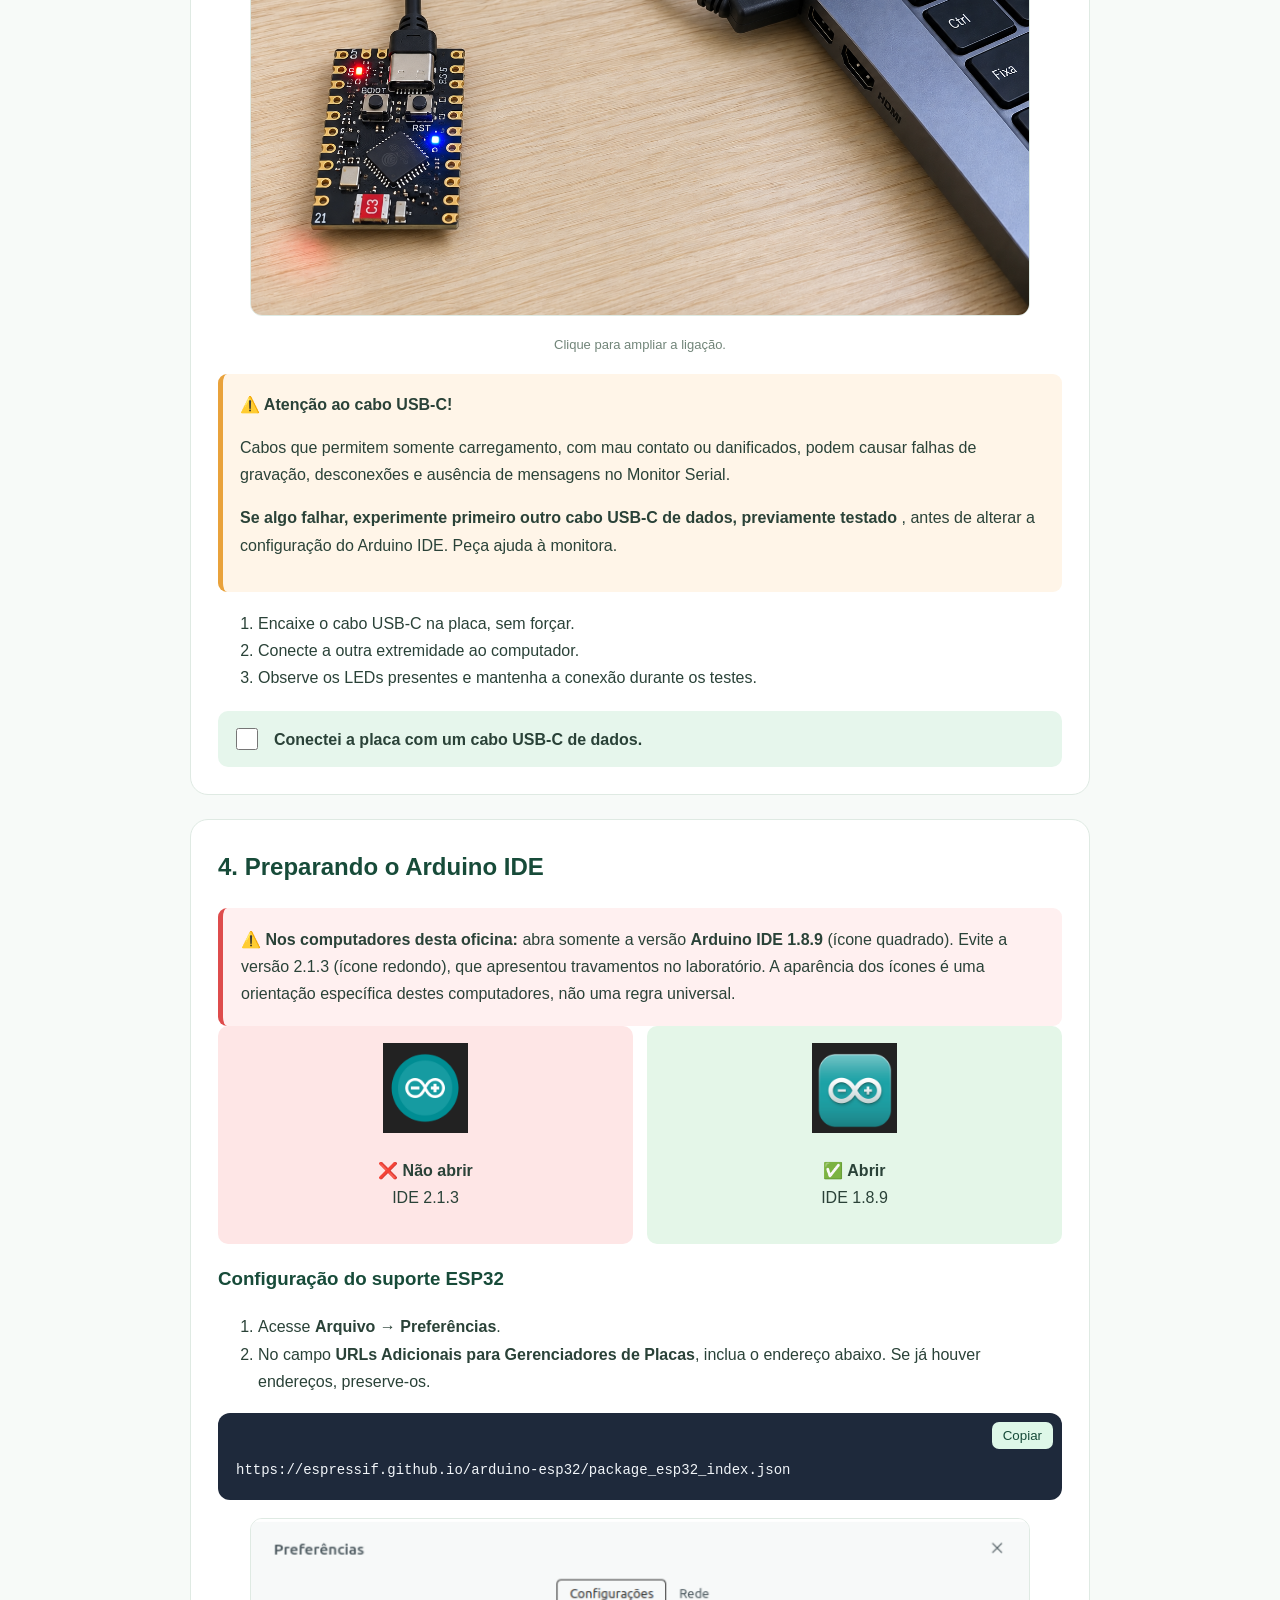
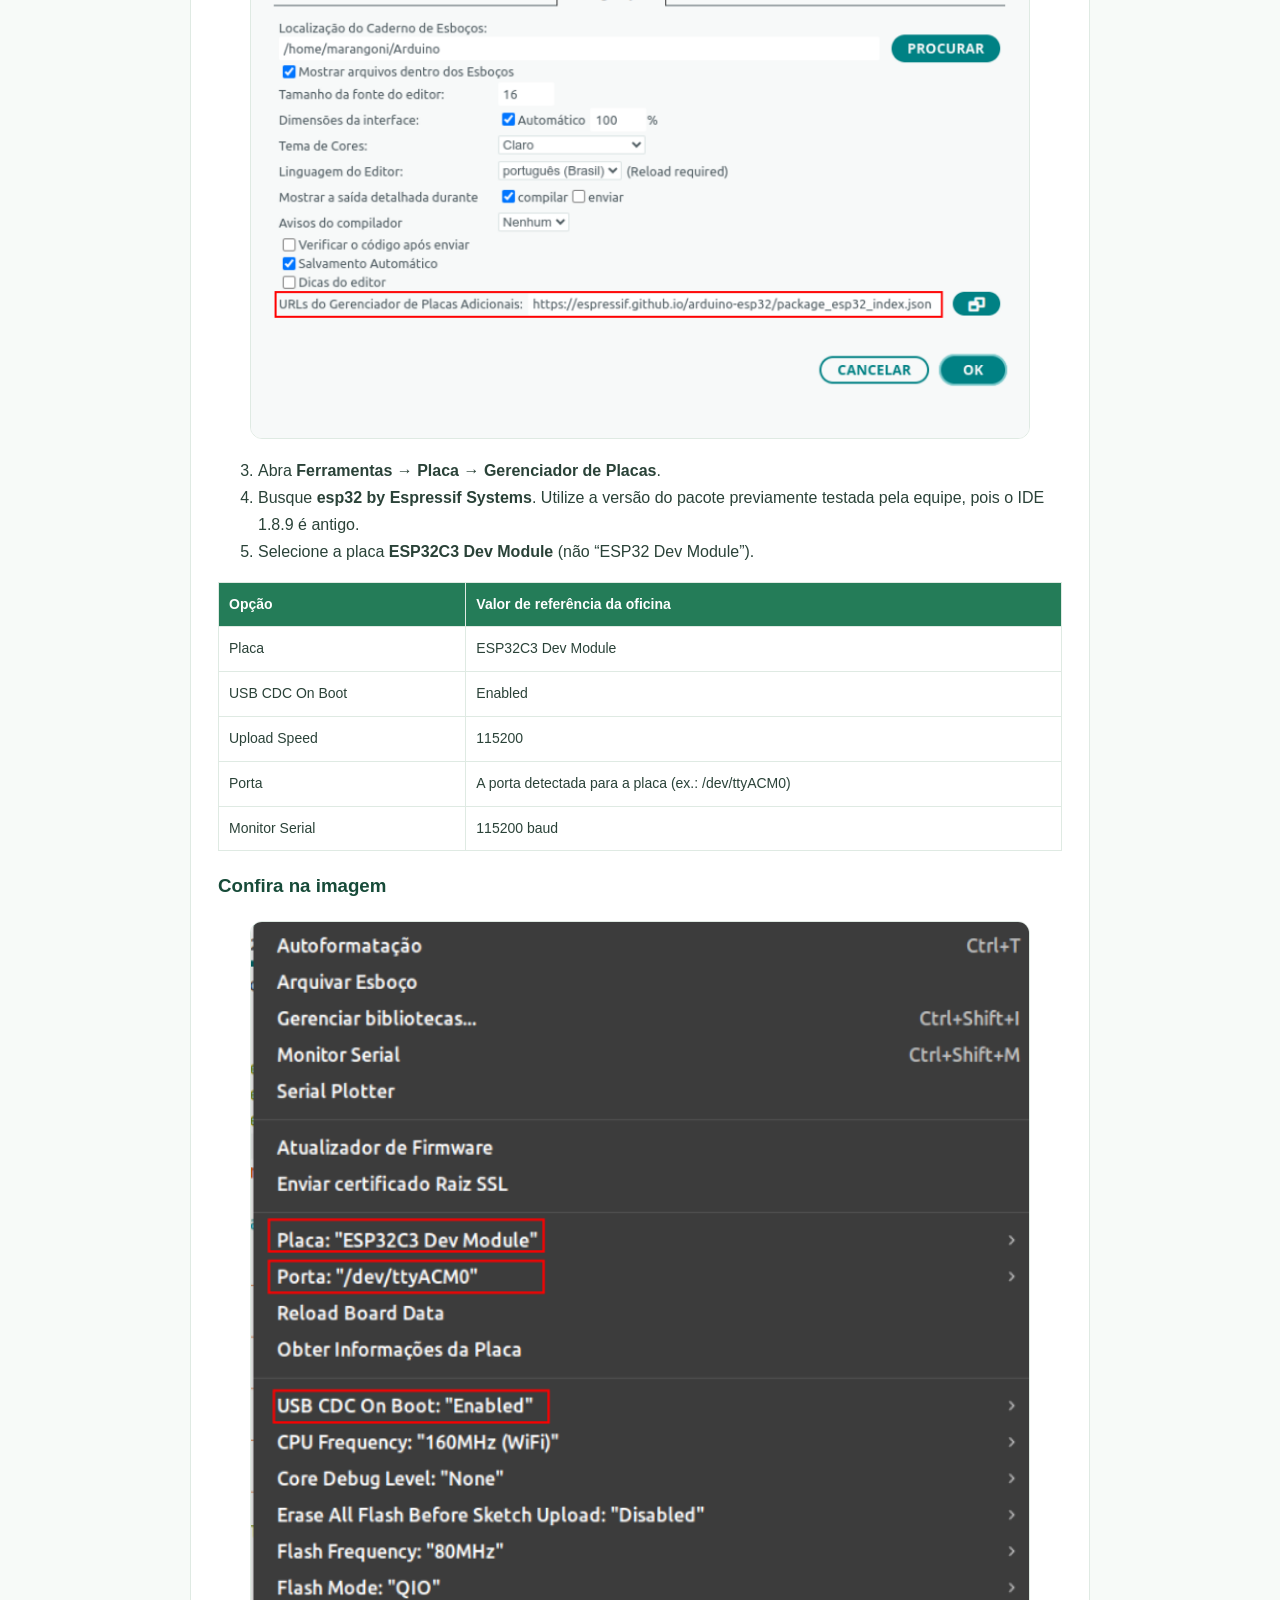
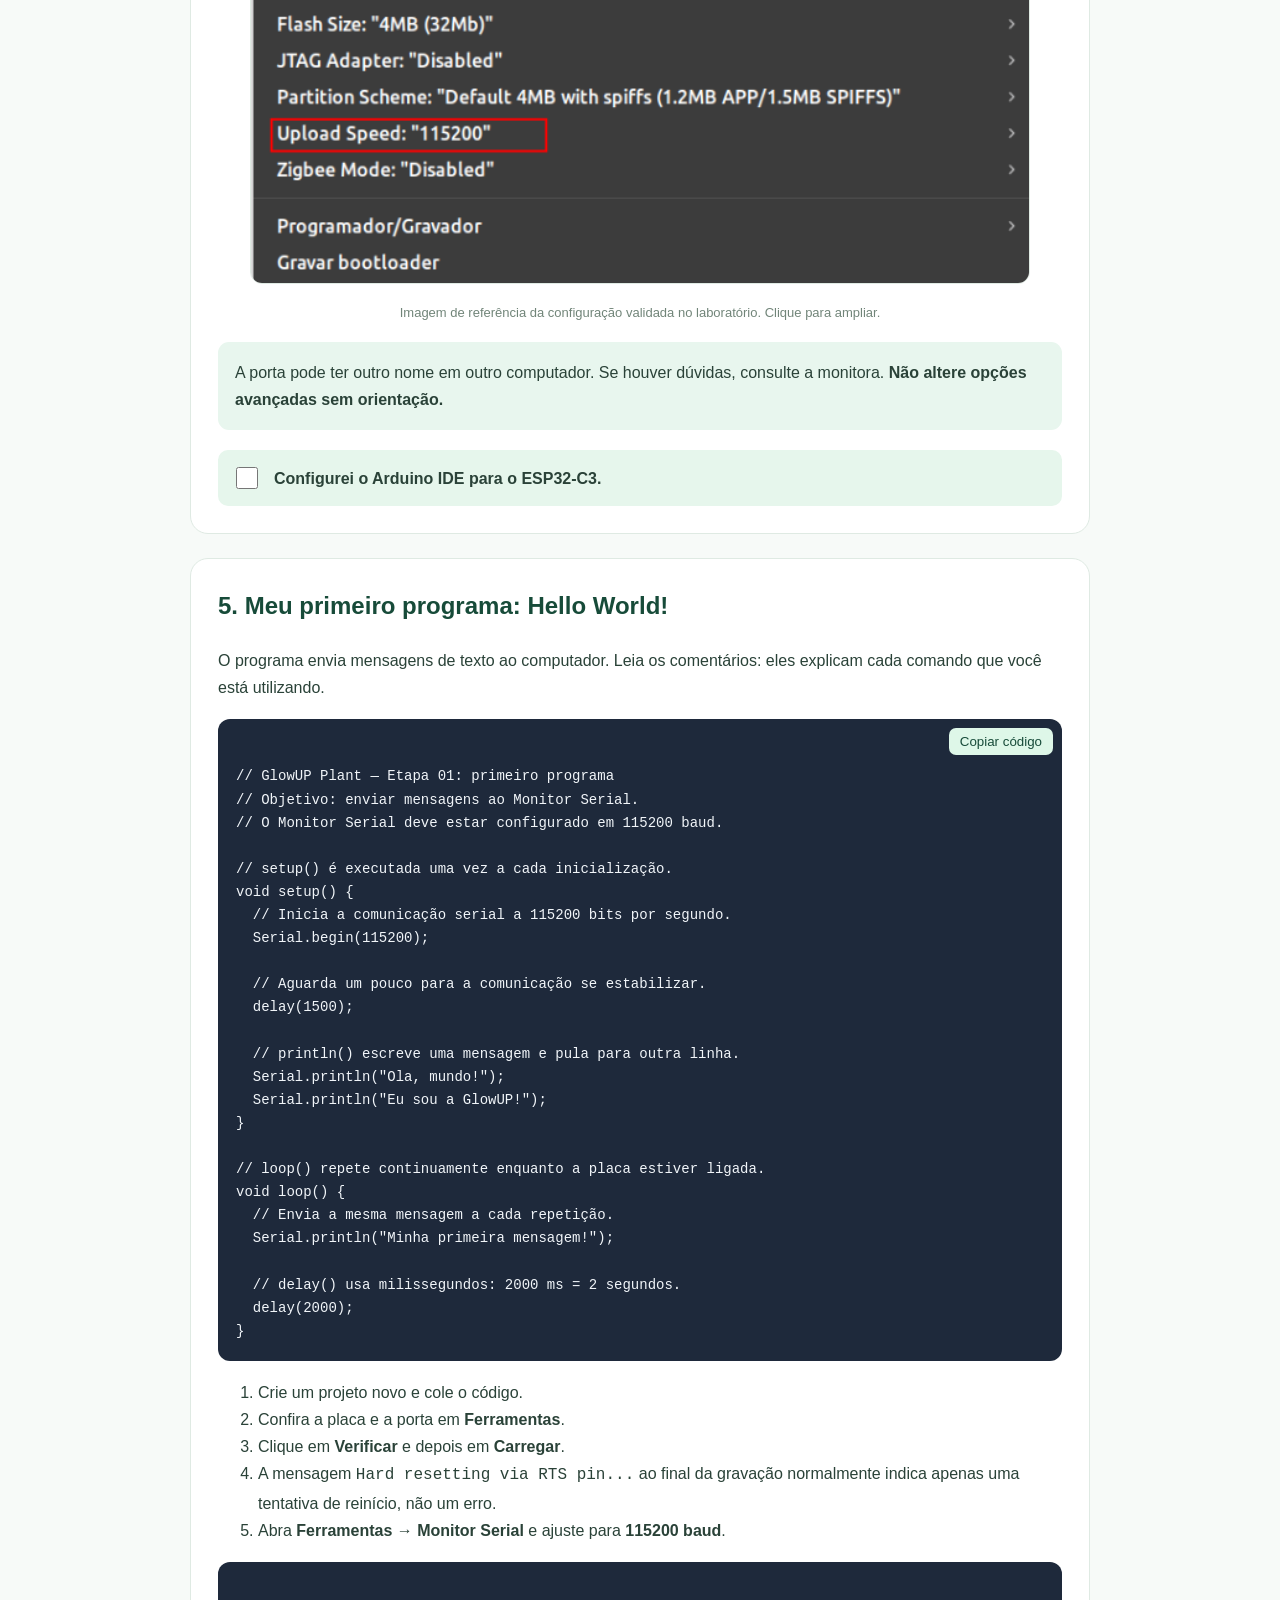
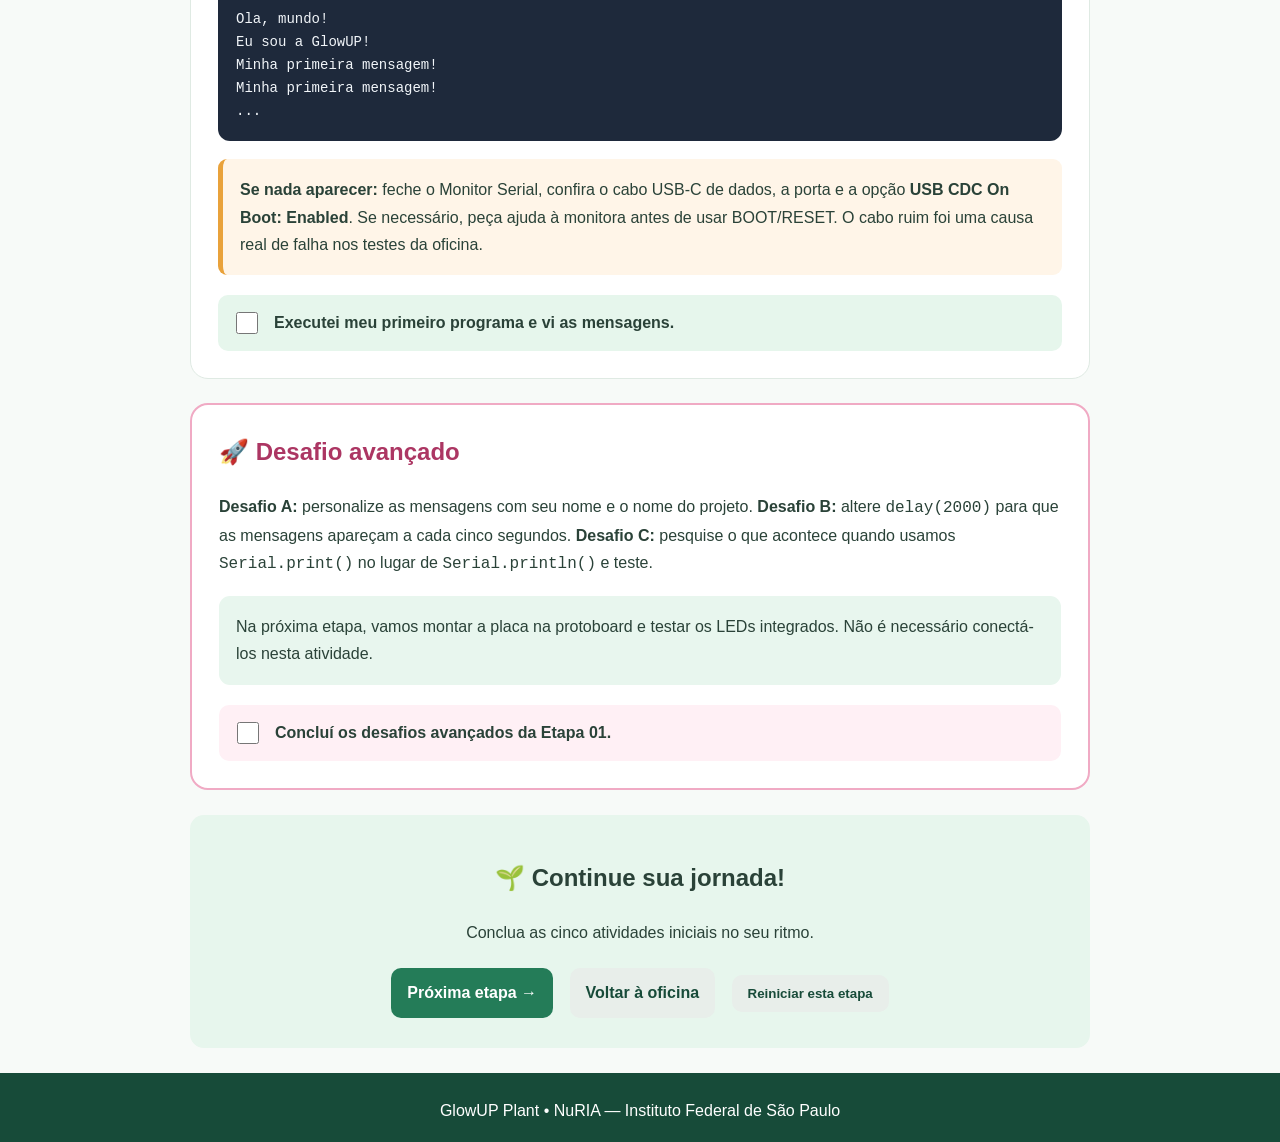
==== commit 5dcf731a: "Versão com a etapa02 testada" ====
--- a/etapa01.html
+++ b/etapa01.html
@@ -1,2145 +1,537 @@
-<!DOCTYPE html>
+<!doctype html>
 <html lang="pt-BR">
-
 <head>
-<meta charset="UTF-8">
-<meta name="viewport" content="width=device-width, initial-scale=1.0">
-
-<title>Etapa 01 | Conhecendo o ESP32-C3 | GlowUP Plant</title>
-
+<meta charset="utf-8">
+<meta name="viewport" content="width=device-width,initial-scale=1">
+<title>Etapa 01 | Conhecendo o ESP32-C3</title>
 <style>
-
-/* ==========================================
-   GLOWUP PLANT - ETAPA 01 - V1.4
-   ========================================== */
-
-:root {
-    --verde: #277857;
-    --verde-escuro: #18563e;
-    --verde-claro: #e6f5eb;
-    --rosa: #ef8ca8;
-    --rosa-claro: #fff0f5;
-    --fundo: #f8faf8;
-    --texto: #253b32;
-    --cinza: #64756b;
-    --borda: #e2eae4;
+:root{--g:#247c58;--dark:#174b39;--pink:#e86695;--line:#dfeae3}
+*{box-sizing:border-box}
+body{margin:0;background:#f7faf8;color:#2a4238;font:16px/1.7 Arial,sans-serif}
+.wrap{max-width:940px;margin:auto;padding:0 20px}
+header{background:white;border-bottom:1px solid var(--line)}
+nav{min-height:70px;display:flex;justify-content:space-between;align-items:center;gap:12px;flex-wrap:wrap}
+.brand{font-weight:bold;font-size:23px;color:var(--g)}
+.brand span{color:var(--pink)}
+a{color:var(--g)}
+.hero{background:linear-gradient(120deg,#e5f6eb,#fff0f5);text-align:center;padding:40px 10px}
+.hero h1{font-size:clamp(27px,4.5vw,39px);color:var(--dark);margin:10px}
+.tag{color:var(--g);background:white;border-radius:25px;padding:7px 14px;font-size:13px;font-weight:bold}
+.block{background:white;border:1px solid var(--line);border-radius:18px;padding:27px;margin:24px 0}
+.block h2{color:var(--dark);margin-top:0}
+.block h3{color:var(--dark)}
+.pic{max-width:100%;max-height:370px;display:block;margin:20px auto;object-fit:contain}
+.piclink img{width:100%;height:auto;max-width:780px;display:block;margin:18px auto;border:1px solid var(--line);border-radius:12px}
+.caption{text-align:center;font-size:13px;color:#718579}
+.note{background:#e8f6ee;padding:17px;border-radius:11px;margin:18px 0}
+.warn{background:#fff5e8;padding:17px;border-left:5px solid #e9a23b;border-radius:9px;margin:18px 0}
+.danger{background:#fff0f0;padding:18px;border-left:5px solid #de4c4c;border-radius:9px}
+.versions{display:grid;grid-template-columns:1fr 1fr;gap:14px}
+.version{padding:17px;text-align:center;border-radius:10px;background:#e4f6e8}
+.version.bad{background:#fee6e6}
+.version img{width:90px;height:90px;object-fit:contain}
+.table{overflow-x:auto}
+table{border-collapse:collapse;width:100%;font-size:14px}
+th,td{border:1px solid var(--line);padding:10px;text-align:left}
+th{background:var(--g);color:white}
+.check{display:flex;gap:13px;align-items:center;background:#e6f6ec;border-radius:10px;padding:14px;margin-top:20px;font-weight:bold;cursor:pointer}
+.check input{width:22px;height:22px;accent-color:var(--g);flex-shrink:0}
+.advanced{border:2px solid #f0aac4;scroll-margin-top:20px}
+.advanced h2{color:#ac3663}
+.advanced .check{background:#fff0f5}
+.code{position:relative;background:#1e293b;border-radius:12px;color:#f1f5f9;padding:18px;margin:18px 0;overflow:auto}
+.code pre{margin:28px 0 0;white-space:pre;font:14px/1.65 Consolas,Monaco,monospace}
+.copy{position:absolute;right:9px;top:9px;background:#def7e8;color:#174b39;border:0;border-radius:7px;padding:6px 11px;cursor:pointer}
+.bar{height:13px;background:#e4eee7;border-radius:20px;overflow:hidden}
+.fill{height:100%;width:0;background:linear-gradient(90deg,#47b582,#ec83ab)}
+.btn{display:inline-block;background:var(--g);color:#fff;text-decoration:none;border:0;border-radius:10px;padding:11px 16px;margin:6px;cursor:pointer;font-weight:bold}
+.btn.alt{background:#e8eeea;color:var(--dark)}
+footer{background:var(--dark);color:white;text-align:center;padding:24px}
+.end{text-align:center;background:#e7f6ed;border-radius:14px;padding:24px;margin:25px 0}
+@media(max-width:620px){
+    .versions{grid-template-columns:1fr}
+    .block{padding:18px}
 }
-
-* {
-    box-sizing: border-box;
-}
-
-html {
-    scroll-behavior: smooth;
-}
-
-body {
-    margin: 0;
-    background: var(--fundo);
-    color: var(--texto);
-    font-family: Arial, Helvetica, sans-serif;
-    line-height: 1.7;
-}
-
-.container {
-    width: 92%;
-    max-width: 950px;
-    margin: auto;
-}
-
-/* CABEÇALHO */
-
-header {
-    background: white;
-    border-bottom: 1px solid var(--borda);
-}
-
-.topo {
-    min-height: 75px;
-    display: flex;
-    align-items: center;
-    justify-content: space-between;
-    gap: 15px;
-}
-
-.logo {
-    color: var(--verde);
-    font-size: 23px;
-    font-weight: bold;
-}
-
-.logo span {
-    color: var(--rosa);
-}
-
-.versao {
-    font-size: 12px;
-    color: var(--cinza);
-}
-
-.voltar {
-    color: var(--verde);
-    text-decoration: none;
-    font-size: 14px;
-    font-weight: bold;
-}
-
-/* APRESENTAÇÃO */
-
-.hero {
-    background: linear-gradient(
-        135deg,
-        #e4f5e9,
-        #fff0f5
-    );
-    text-align: center;
-    padding: 48px 15px;
-}
-
-.hero h1 {
-    color: var(--verde-escuro);
-    font-size: clamp(28px, 5vw, 40px);
-    margin: 10px 0;
-}
-
-.hero p {
-    max-width: 680px;
-    margin: auto;
-}
-
-.tag {
-    display: inline-block;
-    background: white;
-    color: var(--verde);
-    border-radius: 25px;
-    padding: 6px 15px;
-    font-size: 13px;
-    font-weight: bold;
-}
-
-/* PROGRESSO */
-
-.progresso {
-    background: white;
-    padding: 25px;
-    margin: 30px 0;
-    border-radius: 18px;
-    border: 1px solid var(--borda);
-}
-
-.progresso h2 {
-    margin-top: 0;
-}
-
-.barra {
-    height: 15px;
-    background: #e6eee8;
-    border-radius: 20px;
-    overflow: hidden;
-}
-
-.preenchimento {
-    width: 0;
-    height: 100%;
-    background: linear-gradient(
-        90deg,
-        #52b788,
-        #ef8ca8
-    );
-    transition: width 0.3s;
-}
-
-#contador {
-    font-weight: bold;
-    color: var(--verde);
-}
-
-/* BLOCOS */
-
-.bloco {
-    background: white;
-    border: 1px solid var(--borda);
-    border-radius: 18px;
-    padding: 28px;
-    margin: 25px 0;
-}
-
-.bloco h2 {
-    color: var(--verde-escuro);
-    margin-top: 0;
-}
-
-.bloco h3 {
-    margin-top: 25px;
-}
-
-/* IMAGENS */
-
-.foto {
-    width: 100%;
-    max-width: 370px;
-    height: 260px;
-    object-fit: contain;
-    display: block;
-    margin: 20px auto;
-    background: white;
-}
-
-.legenda {
-    text-align: center;
-    font-size: 13px;
-    color: var(--cinza);
-}
-
-.imagem-link {
-    display: block;
-    max-width: 780px;
-    margin: 25px auto 8px;
-    border: 1px solid var(--borda);
-    border-radius: 12px;
-    overflow: hidden;
-    background: white;
-}
-
-.imagem-link img {
-    display: block;
-    width: 100%;
-    height: auto;
-    cursor: zoom-in;
-}
-
-.imagem-link:hover {
-    border-color: var(--verde);
-    box-shadow: 0 4px 18px #00000015;
-}
-
-/* DESTAQUES */
-
-.destaque {
-    background: var(--verde-claro);
-    padding: 18px;
-    border-radius: 12px;
-    margin: 20px 0;
-}
-
-.aviso {
-    background: #fff5e6;
-    padding: 18px;
-    border-left: 4px solid #e9a23b;
-    border-radius: 8px;
-    margin: 20px 0;
-}
-
-/* AVISO DO ARDUINO IDE */
-
-.aviso-arduino {
-    background: #fff1f2;
-    border: 1px solid #fecaca;
-    border-left: 6px solid #dc2626;
-    border-radius: 12px;
-    padding: 22px;
-    margin: 25px 0;
-}
-
-.aviso-arduino h3 {
-    color: #991b1b;
-    margin-top: 0;
-}
-
-.arduino-versoes {
-    display: grid;
-    grid-template-columns: 1fr 1fr;
-    gap: 15px;
-    margin: 20px 0;
-}
-
-.arduino-versao {
-    padding: 20px;
-    border-radius: 12px;
-    text-align: center;
-}
-
-.arduino-errado {
-    background: #fee2e2;
-    border: 2px solid #fca5a5;
-}
-
-.arduino-correto {
-    background: #dcfce7;
-    border: 2px solid #86efac;
-}
-
-.arduino-versao img {
-    width: 100px;
-    height: 100px;
-    object-fit: contain;
-    display: block;
-    margin: 0 auto 15px;
-}
-
-.arduino-versao h4 {
-    font-size: 18px;
-    margin: 10px 0;
-}
-
-.arduino-errado h4 {
-    color: #991b1b;
-}
-
-.arduino-correto h4 {
-    color: #166534;
-}
-
-.arduino-versao p {
-    font-size: 14px;
-}
-
-/* NÍVEL AVANÇADO */
-
-.avancado {
-    border: 2px solid var(--rosa);
-    scroll-margin-top: 20px;
-}
-
-.avancado h2 {
-    color: #a33359;
-}
-
-/* TABELAS */
-
-.tabela-container {
-    overflow-x: auto;
-}
-
-table {
-    width: 100%;
-    border-collapse: collapse;
-    margin: 20px 0;
-    font-size: 14px;
-}
-
-th {
-    background: var(--verde);
-    color: white;
-    text-align: left;
-}
-
-th, td {
-    padding: 12px;
-    border: 1px solid var(--borda);
-}
-
-tr:nth-child(even) {
-    background: #f5faf6;
-}
-
-/* CÓDIGOS */
-
-.codigo {
-    position: relative;
-    background: #1e293b;
-    color: #f1f5f9;
-    padding: 20px;
-    border-radius: 12px;
-    margin: 20px 0;
-    overflow-x: auto;
-}
-
-.codigo pre {
-    margin: 0;
-    padding-top: 35px;
-    font-size: 14px;
-    line-height: 1.6;
-}
-
-.codigo button {
-    position: absolute;
-    right: 12px;
-    top: 12px;
-    background: #dff4e6;
-    color: #18563e;
-    padding: 7px 13px;
-    border: none;
-    border-radius: 8px;
-    cursor: pointer;
-    font-weight: bold;
-}
-
-/* PASSOS */
-
-.passo {
-    display: flex;
-    gap: 15px;
-    align-items: flex-start;
-    margin: 15px 0;
-}
-
-.numero {
-    background: var(--verde-claro);
-    color: var(--verde);
-    font-weight: bold;
-    border-radius: 50%;
-    min-width: 34px;
-    height: 34px;
-    display: flex;
-    align-items: center;
-    justify-content: center;
-}
-
-.passo p {
-    margin: 3px 0;
-}
-
-/* CHECKBOX */
-
-.check {
-    display: flex;
-    align-items: center;
-    gap: 12px;
-    background: var(--verde-claro);
-    padding: 14px;
-    border-radius: 10px;
-    margin-top: 25px;
-    cursor: pointer;
-    font-weight: bold;
-}
-
-.check input {
-    width: 23px;
-    height: 23px;
-    accent-color: var(--verde);
-    flex-shrink: 0;
-}
-
-.avancado .check {
-    background: var(--rosa-claro);
-}
-
-/* BOTÕES */
-
-.botao {
-    display: inline-block;
-    background: var(--verde);
-    color: white;
-    padding: 12px 22px;
-    border-radius: 25px;
-    text-decoration: none;
-    font-weight: bold;
-    border: none;
-    cursor: pointer;
-}
-
-.botao:hover {
-    background: var(--verde-escuro);
-}
-
-.botao-secundario {
-    background: #e8ede9;
-    color: var(--texto);
-}
-
-.acoes {
-    display: flex;
-    gap: 12px;
-    flex-wrap: wrap;
-    margin: 30px 0;
-}
-
-/* FINALIZAÇÃO */
-
-.resultado {
-    text-align: center;
-    padding: 25px;
-    border-radius: 18px;
-    background: var(--verde-claro);
-    margin: 30px 0;
-}
-
-.resultado h2 {
-    color: var(--verde-escuro);
-}
-
-/* RODAPÉ */
-
-footer {
-    background: var(--verde-escuro);
-    color: white;
-    text-align: center;
-    padding: 25px;
-    font-size: 14px;
-}
-
-/* ACESSIBILIDADE */
-
-button:focus-visible,
-a:focus-visible,
-input:focus-visible {
-    outline: 3px solid var(--verde-escuro);
-    outline-offset: 3px;
-}
-
-/* RESPONSIVIDADE */
-
-@media(max-width: 700px) {
-    .arduino-versoes {
-        grid-template-columns: 1fr;
-    }
-}
-
-@media(max-width: 600px) {
-    .bloco {
-        padding: 20px;
-    }
-
-    .topo {
-        flex-wrap: wrap;
-        padding: 12px 0;
-    }
-
-    .hero {
-        padding: 35px 15px;
-    }
-
-    .foto {
-        height: 200px;
-    }
-
-    .aviso-arduino {
-        padding: 15px;
-    }
-}
-
 </style>
-
 </head>
-
 <body>
 
-<!-- CABEÇALHO -->
-
 <header>
-    <div class="container topo">
-
-        <div class="logo">
-            🌱 Glow<span>UP</span> Plant
-        </div>
-
-        <a href="index.html" class="voltar">
-            ← Voltar à oficina
-        </a>
-
-        <span class="versao">v1.4</span>
-
-    </div>
+<nav class="wrap">
+    <div class="brand">🌱 Glow<span>UP</span> Plant</div>
+    <a href="index.html">← Voltar à oficina</a>
+    <small>Etapa 01 · v1.5</small>
+</nav>
 </header>
 
-
-<!-- APRESENTAÇÃO -->
-
 <section class="hero">
-
     <span class="tag">ETAPA 01</span>
-
-    <h1>
-        🔌 Conhecendo nosso pequeno computador!
-    </h1>
+    <h1>🔌 Conhecendo o ESP32-C3</h1>
+    <p>Observe a placa, prepare o ambiente e envie seu primeiro programa!</p>
+</section>
+
+<main class="wrap">
+
+<section class="block">
+    <h2>🌿 Meu progresso</h2>
+    <div class="bar" role="progressbar" aria-valuemin="0"
+         aria-valuemax="100" aria-valuenow="0" id="bar">
+        <div class="fill" id="fill"></div>
+    </div>
+    <p id="count">0 de 5 atividades concluídas</p>
+    <p id="extra">🚀 Desafio avançado: opcional</p>
+</section>
+
+<section class="block">
+    <h2>1. Conhecendo a placa</h2>
 
     <p>
-        Vamos descobrir como funciona o ESP32-C3
-        e ensinar nossa placa a enviar
-        sua primeira mensagem?
-    </p>
-
-</section>
-
-
-<main class="container">
-
-<!-- ==========================================
-     PROGRESSO
-     ========================================== -->
-
-<section class="progresso">
-
-    <h2>🌿 Meu progresso</h2>
+        O <strong>ESP32-C3 Super Mini</strong> é um microcontrolador:
+        um pequeno computador programável. Ele pode receber informações
+        de sensores, tomar decisões e controlar dispositivos.
+    </p>
+
+    <img class="pic"
+         src="glowup_imagens/esp32_c3_supermini.jpg"
+         alt="Placa ESP32-C3 Super Mini">
+
+    <p class="caption">Placa utilizada na oficina.</p>
+
+    <div class="note">
+        <strong>Investigue:</strong> encontre o conector USB-C,
+        os botões BOOT e RESET (RST), o microcontrolador
+        e os contatos metálicos laterais.
+    </div>
 
     <p>
-        Marque cada atividade depois de realizá-la.
-    </p>
-
-    <div class="barra"
-         id="barra"
-         role="progressbar"
-         aria-label="Progresso da etapa"
-         aria-valuemin="0"
-         aria-valuemax="100"
-         aria-valuenow="0">
-
-        <div class="preenchimento"
-             id="preenchimento"></div>
-
-    </div>
-
-    <p id="contador" aria-live="polite">
-        0 de 5 atividades concluídas
-    </p>
-
-    <p id="contadorAvancado">
-        🚀 Desafio avançado: opcional
-    </p>
-
-</section>
-
-
-<!-- ==========================================
-     ATIVIDADE 1 - CONHECENDO O ESP32-C3
-     ========================================== -->
-
-<section class="bloco">
-
-    <h2>🌱 1. Conhecendo o ESP32-C3</h2>
-
-    <p>
-        O ESP32-C3 é um microcontrolador:
-        um pequeno computador que podemos
-        programar para controlar
-        dispositivos eletrônicos.
-    </p>
-
-    <p>
-        Ele recebe informações dos sensores,
-        processa esses dados e controla
-        outros componentes.
-    </p>
-
-    <img
-        src="glowup_imagens/esp32_c3_supermini.jpg"
-        class="foto"
-        alt="Fotografia do ESP32-C3 Super Mini">
-
-    <p class="legenda">
-        ESP32-C3 Super Mini utilizado na oficina.
-    </p>
-
-    <div class="destaque">
-
-        <strong>💡 Você sabia?</strong>
-
-        <p>
-            Apesar de ser muito pequeno,
-            o ESP32-C3 possui Wi-Fi,
-            Bluetooth Low Energy e
-            um microprocessador programável.
-        </p>
-
-        <p>
-            No GlowUP Plant, ele receberá
-            informações do sensor de umidade
-            e controlará os dispositivos conectados.
-        </p>
-
-    </div>
-
-    <h3>🔍 Observe sua placa</h3>
-
-    <p>Identifique:</p>
-
-    <ul>
-        <li>O conector USB-C.</li>
-        <li>O microcontrolador.</li>
-        <li>Os contatos metálicos laterais.</li>
-        <li>Os botões BOOT e RESET.</li>
-    </ul>
+        O ESP32-C3 conta com recursos de comunicação Wi-Fi
+        e Bluetooth Low Energy, que exploraremos em outras atividades.
+    </p>
 
     <label class="check">
         <input type="checkbox" data-id="1">
-        <span>
-            Concluí a identificação dos componentes da placa.
-        </span>
+        Identifiquei os principais elementos da placa.
     </label>
-
-</section>
-
-
-<!-- ==========================================
-     ATIVIDADE 2 - PINAGEM
-     ========================================== -->
-
-<section class="bloco">
-
-    <h2>🌱 2. Conhecendo a pinagem</h2>
+</section>
+
+<section class="block">
+    <h2>2. Explorando a pinagem</h2>
 
     <p>
-        Os contatos metálicos encontrados nas
-        laterais da placa são utilizados
-        para conectar componentes eletrônicos.
-    </p>
-
-    <p>
-        Cada contato possui uma identificação.
-        Alguns fornecem alimentação elétrica,
-        enquanto outros permitem enviar
-        ou receber sinais.
-    </p>
-
-    <h3>🔍 Explore os pinos da placa</h3>
-
-    <p>
-        Observe a imagem abaixo e identifique
-        a posição dos pinos, o conector USB-C
-        e os botões BOOT e RESET.
-    </p>
-
-    <a href="glowup_imagens/esp32_c3_pinagem.jpg"
-       target="_blank"
-       rel="noopener noreferrer"
-       class="imagem-link"
-       title="Clique para ampliar a pinagem">
-
-        <img
-            src="glowup_imagens/esp32_c3_pinagem.jpg"
-            alt="Diagrama de pinagem do ESP32-C3 Super Mini"
-            loading="lazy">
-
+        Os pinos permitem alimentar a placa e conectar sensores
+        e dispositivos. Abra o desenho e encontre GND, 3V3,
+        GPIO1, GPIO4 e GPIO8.
+    </p>
+
+    <a class="piclink"
+       href="glowup_imagens/esp32_c3_pinagem.jpg"
+       target="_blank" rel="noopener">
+        <img src="glowup_imagens/esp32_c3_pinagem.jpg"
+             alt="Pinagem do ESP32-C3 Super Mini">
     </a>
 
-    <p class="legenda">
-        Pinagem do ESP32-C3 Super Mini.
-        Clique na imagem para ampliar.
-    </p>
-
-    <div class="destaque">
-
-        <strong>🔎 Vamos investigar!</strong>
-
-        <p>
-            Observe a imagem e localize
-            os seguintes contatos na sua placa:
-        </p>
-
-        <ul>
-            <li><strong>5V:</strong> alimentação.</li>
-            <li><strong>GND:</strong> referência elétrica.</li>
-            <li><strong>3V3:</strong> alimentação de 3,3 V.</li>
-            <li><strong>GPIO1:</strong> entrada analógica.</li>
-            <li><strong>GPIO4:</strong> entrada/saída digital.</li>
-            <li><strong>GPIO8:</strong> entrada/saída digital.</li>
-        </ul>
-
-        <p>
-            Agora identifique os botões
-            <strong>BOOT</strong> e
-            <strong>RESET</strong>.
-        </p>
-
-        <p>
-            Mantenha a placa com o conector USB-C
-            voltado para cima, como na imagem,
-            para facilitar a comparação.
-        </p>
-
-    </div>
-
-    <h3>Principais tipos de pinos</h3>
-
-    <div class="tabela-container">
-        <table>
-
-            <thead>
-                <tr>
-                    <th>Identificação</th>
-                    <th>Função</th>
-                </tr>
-            </thead>
-
-            <tbody>
-                <tr>
-                    <td>GND</td>
-                    <td>Referência elétrica do circuito.</td>
-                </tr>
-                <tr>
-                    <td>3V3</td>
-                    <td>Alimentação de 3,3 V.</td>
-                </tr>
-                <tr>
-                    <td>5V</td>
-                    <td>Linha de alimentação de 5 V.</td>
-                </tr>
-                <tr>
-                    <td>GPIO</td>
-                    <td>Entrada ou saída digital programável.</td>
-                </tr>
-                <tr>
-                    <td>ADC</td>
-                    <td>Permite medir sinais analógicos.</td>
-                </tr>
-                <tr>
-                    <td>GPIO8</td>
-                    <td>Pode controlar o LED integrado.</td>
-                </tr>
-                <tr>
-                    <td>GPIO9</td>
-                    <td>Associado ao botão BOOT.</td>
-                </tr>
-            </tbody>
-
-        </table>
-    </div>
-
-    <h3>Exemplos de pinos do ESP32-C3</h3>
-
-    <div class="tabela-container">
-        <table>
-
-            <thead>
-                <tr>
-                    <th>Pino</th>
-                    <th>Utilização</th>
-                </tr>
-            </thead>
-
-            <tbody>
-                <tr>
-                    <td>GPIO0</td>
-                    <td>Entrada/saída digital e ADC.</td>
-                </tr>
-                <tr>
-                    <td>GPIO1</td>
-                    <td>Entrada/saída digital e ADC.</td>
-                </tr>
-                <tr>
-                    <td>GPIO3</td>
-                    <td>Entrada/saída digital e ADC.</td>
-                </tr>
-                <tr>
-                    <td>GPIO4</td>
-                    <td>Entrada/saída digital e ADC.</td>
-                </tr>
-                <tr>
-                    <td>GPIO5</td>
-                    <td>Entrada/saída digital e ADC.</td>
-                </tr>
-                <tr>
-                    <td>GPIO8</td>
-                    <td>Pode controlar o LED integrado.</td>
-                </tr>
-                <tr>
-                    <td>GPIO9</td>
-                    <td>Associado ao botão BOOT.</td>
-                </tr>
-                <tr>
-                    <td>GPIO20/21</td>
-                    <td>Comunicação serial UART0.</td>
-                </tr>
-            </tbody>
-
-        </table>
-    </div>
-
-    <div class="aviso">
-
-        <strong>⚠️ Atenção!</strong>
-
-        <p>
-            Os GPIOs do ESP32-C3 trabalham
-            com sinais de 3,3 V.
-            Não aplique 5 V diretamente
-            a esses pinos.
-        </p>
-
-        <p>
-            Nesta etapa, não conectaremos
-            componentes externos.
-        </p>
-
+    <p class="caption">Clique para ampliar o diagrama.</p>
+
+    <div class="table">
+    <table>
+        <thead>
+            <tr>
+                <th>Identificação</th>
+                <th>Para que serve?</th>
+            </tr>
+        </thead>
+        <tbody>
+            <tr><td>GND</td><td>Referência elétrica do circuito.</td></tr>
+            <tr><td>3V3</td><td>Alimentação de 3,3 volts.</td></tr>
+            <tr><td>5V</td><td>Linha de alimentação de 5 volts; não é GPIO.</td></tr>
+            <tr><td>GPIO</td><td>Pino programável de entrada ou saída.</td></tr>
+            <tr><td>GPIO1</td><td>Pino que também pode realizar leituras analógicas (ADC).</td></tr>
+            <tr><td>GPIO4</td><td>Pino digital utilizável em atividades futuras.</td></tr>
+            <tr><td>GPIO8</td><td>Em algumas versões da placa, controla um LED integrado.</td></tr>
+            <tr><td>GPIO9</td><td>Associado ao botão BOOT e à seleção do modo de inicialização.</td></tr>
+        </tbody>
+    </table>
+    </div>
+
+    <div class="warn">
+        <strong>⚠️ Importante:</strong>
+        os GPIOs trabalham com lógica de 3,3 V.
+        Nunca aplique 5 V diretamente a eles.
+        Nesta etapa, não conectaremos componentes externos.
     </div>
 
     <label class="check">
         <input type="checkbox" data-id="2">
-        <span>
-            Identifiquei os principais pinos do ESP32-C3.
-        </span>
+        Identifiquei os pinos principais.
     </label>
-
-</section>
-
-
-<!-- ==========================================
-     ATIVIDADE 3 - CONECTANDO AO COMPUTADOR
-     ========================================== -->
-
-<section class="bloco">
-
-    <h2>🌱 3. Conectando ao computador</h2>
+</section>
+
+<section class="block">
+    <h2>3. Conectando o ESP32-C3</h2>
 
     <p>
-        Vamos conectar o ESP32-C3 ao computador
-        utilizando um cabo USB-C.
-    </p>
-
-    <h3>🔌 Observe a conexão</h3>
-
-    <p>
-        A imagem mostra o ESP32-C3 conectado
-        a uma porta USB do computador.
-    </p>
-
-    <a href="glowup_imagens/esp32_c3_conexao.png"
-       target="_blank"
-       rel="noopener noreferrer"
-       class="imagem-link"
-       title="Clique para ampliar a conexão">
-
-        <img
-            src="glowup_imagens/esp32_c3_conexao.png"
-            alt="ESP32-C3 conectado à porta USB de um computador"
-            loading="lazy">
-
+        Utilize um cabo USB-C <strong>com transferência de dados</strong>
+        para conectar a placa ao computador.
+    </p>
+
+    <a class="piclink"
+       href="glowup_imagens/esp32_c3_conexao.png"
+       target="_blank" rel="noopener">
+        <img src="glowup_imagens/esp32_c3_conexao.png"
+             alt="ESP32-C3 conectado ao computador com cabo USB">
     </a>
 
-    <p class="legenda">
-        Conexão do ESP32-C3 ao computador
-        utilizando um cabo USB de dados.
-        Clique para ampliar.
-    </p>
-
-    <div class="aviso">
-    
+    <p class="caption">Clique para ampliar a ligação.</p>
+
+    <div class="warn">
         <strong>⚠️ Atenção ao cabo USB-C!</strong>
-    
+
         <p>
-            Utilize um <strong>cabo USB-C que permita
-            a transferência de dados</strong>.
-            Alguns cabos são destinados apenas
-            ao carregamento de dispositivos.
+            Cabos que permitem somente carregamento, com mau contato
+            ou danificados, podem causar falhas de gravação,
+            desconexões e ausência de mensagens no Monitor Serial.
         </p>
-    
+
         <p>
-            Cabos inadequados, danificados ou com mau contato
-            podem provocar:
+            <strong>
+                Se algo falhar, experimente primeiro outro cabo USB-C
+                de dados, previamente testado
+            </strong>,
+            antes de alterar a configuração do Arduino IDE.
+            Peça ajuda à monitora.
         </p>
-    
-        <ul>
-            <li>Falhas na gravação do programa.</li>
-            <li>Desconexões inesperadas do ESP32-C3.</li>
-            <li>Problemas na comunicação com o Monitor Serial.</li>
-        </ul>
-    
-        <p>
-            <strong>💡 Dica:</strong>
-            Se a gravação falhar ou nenhuma mensagem
-            aparecer no Monitor Serial, experimente
-            outro cabo USB-C de dados antes de
-            modificar as configurações do Arduino IDE.
-        </p>
-    
-        <p>
-            Se o problema continuar,
-            peça ajuda à monitora.
-        </p>
-    
-    </div>
-
-
-    <h3>Agora é sua vez!</h3>
-
-    <div class="passo">
-        <span class="numero">1</span>
-        <p>Localize o conector USB-C da placa.</p>
-    </div>
-
-    <div class="passo">
-        <span class="numero">2</span>
-        <p>Conecte o cabo USB ao ESP32-C3.</p>
-    </div>
-
-    <div class="passo">
-        <span class="numero">3</span>
-        <p>
-            Conecte a outra extremidade
-            à porta USB do computador.
-        </p>
-    </div>
-
-    <div class="passo">
-        <span class="numero">4</span>
-        <p>
-            Observe o comportamento dos LEDs
-            da placa, quando presentes.
-        </p>
-    </div>
-
-    <div class="destaque">
-
-        <strong>💡 Importante</strong>
-
-        <p>
-            Utilize um cabo USB que permita
-            transferir dados.
-            Alguns cabos servem apenas
-            para carregar dispositivos.
-        </p>
-
-    </div>
-
-    <div class="aviso">
-
-        Se a placa não for reconhecida,
-        peça ajuda à monitora.
-        Não altere as conexões elétricas.
-
-    </div>
+    </div>
+
+    <ol>
+        <li>Encaixe o cabo USB-C na placa, sem forçar.</li>
+        <li>Conecte a outra extremidade ao computador.</li>
+        <li>Observe os LEDs presentes e mantenha a conexão durante os testes.</li>
+    </ol>
 
     <label class="check">
         <input type="checkbox" data-id="3">
-        <span>
-            Conectei o ESP32-C3 ao computador.
-        </span>
+        Conectei a placa com um cabo USB-C de dados.
     </label>
-
-</section>
-
-
-<!-- ==========================================
-     ATIVIDADE 4 - PREPARANDO O ARDUINO IDE
-     ========================================== -->
-
-<section class="bloco">
-
-    <h2>🌱 4. Preparando o Arduino IDE</h2>
-
-    <!-- AVISO SOBRE AS VERSÕES -->
-
-    <div class="aviso-arduino">
-
-        <h3>
-            ⚠️ ATENÇÃO! Escolha a versão correta!
-        </h3>
-
-        <p>
-            Os computadores do laboratório possuem
-            duas versões do Arduino IDE instaladas.
-        </p>
-
-        <p>
-            <strong>
-                Antes de abrir o programa,
-                observe os ícones abaixo.
-            </strong>
-        </p>
-
-        <div class="arduino-versoes">
-
-            <!-- ARDUINO INCORRETO -->
-
-            <div class="arduino-versao arduino-errado">
-
-                <img
-                    src="glowup_imagens/arduino_icone_redondo.png"
-                    alt="Ícone redondo do Arduino IDE"
-                    loading="lazy">
-
-                <h4>❌ NÃO ABRA!</h4>
-
-                <strong>Arduino IDE 2.1.3</strong>
-
-                <p>Ícone redondo.</p>
-
-                <p>
-                    Essa versão apresenta problemas
-                    nos computadores do laboratório
-                    e pode provocar o travamento
-                    do sistema.
-                </p>
-
-            </div>
-
-            <!-- ARDUINO CORRETO -->
-
-            <div class="arduino-versao arduino-correto">
-
-                <img
-                    src="glowup_imagens/arduino_icone_quadrado.png"
-                    alt="Ícone quadrado do Arduino IDE"
-                    loading="lazy">
-
-                <h4>✅ ABRA ESTA VERSÃO!</h4>
-
-                <strong>Arduino IDE 1.8.9</strong>
-
-                <p>Ícone quadrado.</p>
-
-                <p>
-                    Esta é a versão utilizada
-                    durante a oficina GlowUP Plant.
-                </p>
-
-            </div>
-
+</section>
+
+<section class="block">
+    <h2>4. Preparando o Arduino IDE</h2>
+
+    <div class="danger">
+        <strong>⚠️ Nos computadores desta oficina:</strong>
+        abra somente a versão <strong>Arduino IDE 1.8.9</strong>
+        (ícone quadrado). Evite a versão 2.1.3 (ícone redondo),
+        que apresentou travamentos no laboratório.
+        A aparência dos ícones é uma orientação específica
+        destes computadores, não uma regra universal.
+    </div>
+
+    <div class="versions">
+        <div class="version bad">
+            <img src="glowup_imagens/arduino_icone_redondo.png"
+                 alt="Ícone redondo">
+            <p><strong>❌ Não abrir</strong><br>IDE 2.1.3</p>
         </div>
 
-        <p style="
-            font-weight:bold;
-            text-align:center;
-            margin-bottom:0;
-        ">
-            💡 Na dúvida, peça ajuda à monitora
-            antes de abrir o programa!
-        </p>
-
-    </div>
-
-
-    <!-- INTRODUÇÃO -->
+        <div class="version">
+            <img src="glowup_imagens/arduino_icone_quadrado.png"
+                 alt="Ícone quadrado">
+            <p><strong>✅ Abrir</strong><br>IDE 1.8.9</p>
+        </div>
+    </div>
+
+    <h3>Configuração do suporte ESP32</h3>
+
+    <ol>
+        <li>Acesse <strong>Arquivo → Preferências</strong>.</li>
+        <li>
+            No campo <strong>URLs Adicionais para Gerenciadores de Placas</strong>,
+            inclua o endereço abaixo. Se já houver endereços, preserve-os.
+        </li>
+    </ol>
+
+    <div class="code">
+        <button class="copy" type="button"
+                onclick="copiar('boardurl',this)">Copiar</button>
+        <pre id="boardurl">https://espressif.github.io/arduino-esp32/package_esp32_index.json</pre>
+    </div>
+
+    <a class="piclink"
+       href="glowup_imagens/arduino_IDE_gerenciador_de_placas.png"
+       target="_blank" rel="noopener">
+        <img src="glowup_imagens/arduino_IDE_gerenciador_de_placas.png"
+             alt="Campo de URLs nas preferências do Arduino IDE">
+    </a>
+
+    <ol start="3">
+        <li>
+            Abra <strong>Ferramentas → Placa → Gerenciador de Placas</strong>.
+        </li>
+        <li>
+            Busque <strong>esp32 by Espressif Systems</strong>.
+            Utilize a versão do pacote previamente testada pela equipe,
+            pois o IDE 1.8.9 é antigo.
+        </li>
+        <li>
+            Selecione a placa <strong>ESP32C3 Dev Module</strong>
+            (não “ESP32 Dev Module”).
+        </li>
+    </ol>
+
+    <div class="table">
+    <table>
+        <thead>
+            <tr><th>Opção</th><th>Valor de referência da oficina</th></tr>
+        </thead>
+        <tbody>
+            <tr><td>Placa</td><td>ESP32C3 Dev Module</td></tr>
+            <tr><td>USB CDC On Boot</td><td>Enabled</td></tr>
+            <tr><td>Upload Speed</td><td>115200</td></tr>
+            <tr><td>Porta</td><td>A porta detectada para a placa (ex.: /dev/ttyACM0)</td></tr>
+            <tr><td>Monitor Serial</td><td>115200 baud</td></tr>
+        </tbody>
+    </table>
+    </div>
+
+    <h3>Confira na imagem</h3>
+
+    <a class="piclink"
+       href="glowup_imagens/arduino_IDE_Configuracao_ok.png"
+       target="_blank" rel="noopener">
+        <img src="glowup_imagens/arduino_IDE_Configuracao_ok.png"
+             alt="Configurações da placa ESP32-C3 no Arduino IDE">
+    </a>
+
+    <p class="caption">
+        Imagem de referência da configuração validada no laboratório.
+        Clique para ampliar.
+    </p>
+
+    <div class="note">
+        A porta pode ter outro nome em outro computador.
+        Se houver dúvidas, consulte a monitora.
+        <strong>Não altere opções avançadas sem orientação.</strong>
+    </div>
+
+    <label class="check">
+        <input type="checkbox" data-id="4">
+        Configurei o Arduino IDE para o ESP32-C3.
+    </label>
+</section>
+
+<section class="block">
+    <h2>5. Meu primeiro programa: Hello World!</h2>
 
     <p>
-        O Arduino IDE é um ambiente de desenvolvimento
-        utilizado para escrever, verificar
-        e enviar programas para placas eletrônicas.
-    </p>
-
-    <p>
-        Para programar o ESP32-C3, precisamos
-        instalar o suporte às placas ESP32.
-    </p>
-
-
-    <h3>Instalação do suporte ao ESP32-C3</h3>
-
-    <div class="passo">
-        <span class="numero">1</span>
-        <p>
-            Abra o <strong>Arduino IDE 1.8.9</strong>,
-            utilizando o ícone quadrado.
-        </p>
-    </div>
-
-    <div class="passo">
-        <span class="numero">2</span>
-        <p>
-            Acesse o menu
-            <strong>Arquivo → Preferências</strong>.
-        </p>
-    </div>
-
-    <div class="passo">
-        <span class="numero">3</span>
-        <p>
-            Localize o campo
-            <strong>
-                URLs do Gerenciador de Placas Adicionais
-            </strong>
-            e insira o endereço abaixo.
-        </p>
-    </div>
-
-    <!-- URL DO ESP32 -->
-
-    <div class="codigo">
-
-        <button type="button"
-                onclick="copiarCodigo('urlESP', this)">
-            Copiar
-        </button>
-
-<pre><code id="urlESP">https://espressif.github.io/arduino-esp32/package_esp32_index.json</code></pre>
-
-    </div>
-
-    <!-- IMAGEM DAS PREFERÊNCIAS -->
-
-    <h3>🖥️ Onde inserir o endereço?</h3>
-
-    <p>
-        Observe a imagem abaixo.
-        Ela mostra a janela
-        <strong>Preferências</strong>
-        do Arduino IDE e o campo onde devemos
-        adicionar a URL do ESP32.
-    </p>
-
-    <a href="glowup_imagens/arduino_IDE_gerenciador_de_placas.png"
-       target="_blank"
-       rel="noopener noreferrer"
-       class="imagem-link"
-       title="Clique para ampliar a imagem">
-
-        <img
-            src="glowup_imagens/arduino_IDE_gerenciador_de_placas.png"
-            alt="Janela Preferências do Arduino IDE mostrando a URL do Gerenciador de Placas"
-            loading="lazy">
-
-    </a>
-
-    <p class="legenda">
-        Figura — Configuração da URL do ESP32
-        nas preferências do Arduino IDE.
-        Clique na imagem para ampliar.
-    </p>
-
-    <div class="destaque">
-
-        <strong>🔎 Confira antes de continuar!</strong>
-
-        <p>
-            Compare a configuração apresentada
-            na imagem com a janela aberta
-            no seu computador.
-        </p>
-
-        <p>
-            Depois de inserir o endereço,
-            clique em <strong>OK</strong>.
-        </p>
-
-        <p>
-            Se já existir outra URL,
-            mantenha o endereço anterior
-            e adicione o novo separadamente.
-        </p>
-
-    </div>
-
-
-    <!-- GERENCIADOR DE PLACAS -->
-
-    <div class="passo">
-        <span class="numero">4</span>
-        <p>
-            Abra o
-            <strong>Gerenciador de Placas</strong>
-            pelo menu
-            <strong>
-                Ferramentas → Placa → Gerenciador de Placas
-            </strong>.
-        </p>
-    </div>
-
-    <div class="passo">
-        <span class="numero">5</span>
-        <p>
-            No campo de pesquisa,
-            digite <strong>esp32</strong>.
-        </p>
-    </div>
-
-    <div class="passo">
-        <span class="numero">6</span>
-        <p>
-            Localize o pacote
-            <strong>esp32 by Espressif Systems</strong>.
-        </p>
-    </div>
-
-    <div class="passo">
-        <span class="numero">7</span>
-        <p>
-            Se o pacote ainda não estiver instalado,
-            peça ajuda à monitora para selecionar
-            a versão utilizada na oficina
-            e realizar a instalação.
-        </p>
-    </div>
-
-    <div class="aviso">
-
-        <strong>⚠️ Atenção à compatibilidade</strong>
-
-        <p>
-            O Arduino IDE 1.8.9 é uma versão antiga.
-            Nem todas as versões do pacote ESP32
-            são compatíveis com esse ambiente.
-        </p>
-
-        <p>
-            Utilize a versão preparada
-            e testada pela equipe da oficina.
-        </p>
-
-    </div>
-
-
-    <!-- CONFIGURAÇÕES DO ESP32-C3 -->
-
-    <h3>Configuração do ESP32-C3</h3>
-
-    <p>
-        Depois de instalar o suporte ao ESP32,
-        precisamos selecionar a placa correta.
-    </p>
-
-    <p>
-        Acesse
-        <strong>Ferramentas → Placa</strong>
-        e escolha
-        <strong>ESP32C3 Dev Module</strong>.
-    </p>
-
-    <div class="aviso">
-
-        <strong>⚠️ Cuidado!</strong>
-
-        <p>
-            Não selecione
-            <strong>ESP32 Dev Module</strong>.
-        </p>
-
-        <p>
-            Nossa placa é o
-            <strong>ESP32-C3 Super Mini</strong>,
-            portanto devemos selecionar
-            <strong>ESP32C3 Dev Module</strong>.
-        </p>
-
-    </div>
-
-    <p>
-        Depois, abra novamente
-        o menu <strong>Ferramentas</strong>
-        e confira as configurações.
-    </p>
-
-    <div class="tabela-container">
-
-        <table>
-
-            <thead>
-                <tr>
-                    <th>Configuração</th>
-                    <th>Valor</th>
-                </tr>
-            </thead>
-
-            <tbody>
-
-                <tr>
-                    <td>Board</td>
-                    <td>ESP32C3 Dev Module</td>
-                </tr>
-
-                <tr>
-                    <td>Port</td>
-                    <td>Porta correspondente ao ESP32-C3</td>
-                </tr>
-
-                <tr>
-                    <td>USB CDC On Boot</td>
-                    <td>Enabled</td>
-                </tr>
-
-                <tr>
-                    <td>CPU Frequency</td>
-                    <td>160 MHz (WiFi)</td>
-                </tr>
-
-                <tr>
-                    <td>Flash Frequency</td>
-                    <td>80 MHz</td>
-                </tr>
-
-                <tr>
-                    <td>Flash Mode</td>
-                    <td>QIO</td>
-                </tr>
-
-                <tr>
-                    <td>Flash Size</td>
-                    <td>4MB (32Mb)</td>
-                </tr>
-
-                <tr>
-                    <td>Upload Speed</td>
-                    <td>115200</td>
-                </tr>
-
-                <tr>
-                    <td>Monitor Serial</td>
-                    <td>115200 baud</td>
-                </tr>
-
-            </tbody>
-
-        </table>
-
-    </div>
-
-
-    <!-- NOVA IMAGEM: CONFIGURAÇÃO CORRETA -->
-
-    <h3>✅ Confira as configurações da sua placa</h3>
-
-    <p>
-        Depois de selecionar
-        <strong>ESP32C3 Dev Module</strong>,
-        abra o menu <strong>Ferramentas</strong>
-        do Arduino IDE.
-    </p>
-
-    <p>
-        Compare as configurações do seu computador
-        com a imagem abaixo.
-        Os campos destacados em vermelho
-        são especialmente importantes.
-    </p>
-
-    <a href="glowup_imagens/arduino_IDE_Configuracao_ok.png"
-       target="_blank"
-       rel="noopener noreferrer"
-       class="imagem-link"
-       title="Clique para ampliar as configurações">
-
-        <img
-            src="glowup_imagens/arduino_IDE_Configuracao_ok.png"
-            alt="Menu Ferramentas do Arduino IDE com ESP32C3 Dev Module, porta ttyACM0, USB CDC On Boot habilitado e Upload Speed 115200"
-            loading="lazy">
-
-    </a>
-
-    <p class="legenda">
-        Configuração de referência do ESP32-C3
-        no Arduino IDE.
-        Clique na imagem para ampliar.
-    </p>
-
-    <div class="destaque">
-
-        <strong>🔍 Verifique estas configurações:</strong>
-
-        <ul>
-
-            <li>
-                <strong>Placa:</strong>
-                ESP32C3 Dev Module.
-            </li>
-
-            <li>
-                <strong>Porta:</strong>
-                selecione a porta correspondente
-                ao seu ESP32-C3.
-            </li>
-
-            <li>
-                <strong>USB CDC On Boot:</strong>
-                Enabled.
-            </li>
-
-            <li>
-                <strong>Upload Speed:</strong>
-                115200.
-            </li>
-
-        </ul>
-
-        <p>
-            Se alguma opção estiver diferente,
-            ajuste antes de continuar.
-        </p>
-
-        <p>
-            Na dúvida, peça ajuda à monitora.
-        </p>
-
-    </div>
-
-    <div class="aviso">
-
-        <strong>⚠️ Atenção à porta USB!</strong>
-
-        <p>
-            Na imagem, a porta aparece como
-            <strong>/dev/ttyACM0</strong>.
-        </p>
-
-        <p>
-            Esse valor é apenas um exemplo.
-            Dependendo do computador,
-            a porta poderá apresentar
-            outra identificação.
-        </p>
-
-        <p>
-            Selecione a porta correspondente
-            ao ESP32-C3 conectado ao seu computador.
-        </p>
-
-    </div>
-
-    <p>
-        Documentação oficial:
-
-        <a
-            href="https://docs.espressif.com/projects/arduino-esp32/en/latest/installing.html"
-            target="_blank"
-            rel="noopener noreferrer">
-            Instalação do Arduino ESP32
-        </a>.
-    </p>
-
-    <label class="check">
-
-        <input type="checkbox" data-id="4">
-
-        <span>
-            Configurei o Arduino IDE para o ESP32-C3.
-        </span>
-
-    </label>
-
-</section>
-
-
-<!-- ==========================================
-     ATIVIDADE 5 - HELLO WORLD
-     ========================================== -->
-
-<section class="bloco">
-
-    <h2>🌱 5. Meu primeiro programa: Hello World!</h2>
-
-    <p>
-        Chegou o momento de conversar
-        com nosso pequeno computador!
-    </p>
-
-    <p>
-        Vamos criar um programa que envia
-        mensagens ao computador utilizando
-        a comunicação serial.
-    </p>
-
-    <h3>Nosso código</h3>
-
-    <div class="codigo">
-
-        <button type="button"
-                onclick="copiarCodigo('hello', this)">
-            Copiar código
-        </button>
-
-<pre><code id="hello">void setup() {
-
+        O programa envia mensagens de texto ao computador.
+        Leia os comentários: eles explicam cada comando que você está utilizando.
+    </p>
+
+    <div class="code">
+        <button class="copy" type="button"
+                onclick="copiar('hello',this)">Copiar código</button>
+
+<pre id="hello">// GlowUP Plant — Etapa 01: primeiro programa
+// Objetivo: enviar mensagens ao Monitor Serial.
+// O Monitor Serial deve estar configurado em 115200 baud.
+
+// setup() é executada uma vez a cada inicialização.
+void setup() {
+  // Inicia a comunicação serial a 115200 bits por segundo.
   Serial.begin(115200);
 
+  // Aguarda um pouco para a comunicação se estabilizar.
   delay(1500);
 
+  // println() escreve uma mensagem e pula para outra linha.
   Serial.println("Ola, mundo!");
   Serial.println("Eu sou a GlowUP!");
-
 }
 
+// loop() repete continuamente enquanto a placa estiver ligada.
 void loop() {
-
+  // Envia a mesma mensagem a cada repetição.
   Serial.println("Minha primeira mensagem!");
 
+  // delay() usa milissegundos: 2000 ms = 2 segundos.
   delay(2000);
-
-}</code></pre>
-
-    </div>
-
-
-    <h3>Como executar?</h3>
-
-    <div class="passo">
-        <span class="numero">1</span>
-        <p>
-            Abra um novo projeto no Arduino IDE.
-        </p>
-    </div>
-
-    <div class="passo">
-        <span class="numero">2</span>
-        <p>
-            Apague o código inicial e cole
-            o programa apresentado acima.
-        </p>
-    </div>
-
-    <div class="passo">
-        <span class="numero">3</span>
-        <p>
-            Clique em <strong>Verificar</strong>
-            para compilar o programa.
-        </p>
-    </div>
-
-    <div class="passo">
-        <span class="numero">4</span>
-        <p>
-            Clique em <strong>Carregar</strong>
-            para enviar o programa ao ESP32-C3.
-        </p>
-    </div>
-
-    <div class="passo">
-        <span class="numero">5</span>
-        <p>
-            Abra o <strong>Monitor Serial</strong>
-            e selecione <strong>115200 baud</strong>.
-        </p>
-    </div>
-
-    <div class="passo">
-        <span class="numero">6</span>
-        <p>
-            Observe as mensagens apresentadas.
-            Se necessário, pressione RESET
-            para reiniciar o programa.
-        </p>
-    </div>
-
-
-    <h3>Resultado esperado</h3>
-
-    <div class="codigo">
-
+}</pre>
+    </div>
+
+    <ol>
+        <li>Crie um projeto novo e cole o código.</li>
+        <li>Confira a placa e a porta em <strong>Ferramentas</strong>.</li>
+        <li>Clique em <strong>Verificar</strong> e depois em <strong>Carregar</strong>.</li>
+        <li>
+            A mensagem <code>Hard resetting via RTS pin...</code>
+            ao final da gravação normalmente indica apenas uma tentativa
+            de reinício, não um erro.
+        </li>
+        <li>
+            Abra <strong>Ferramentas → Monitor Serial</strong>
+            e ajuste para <strong>115200 baud</strong>.
+        </li>
+    </ol>
+
+    <div class="code">
 <pre>Ola, mundo!
 Eu sou a GlowUP!
 Minha primeira mensagem!
 Minha primeira mensagem!
-Minha primeira mensagem!
 ...</pre>
-
-    </div>
-
-
-    <div class="destaque">
-
-        <strong>💡 Entendendo o programa</strong>
-
-        <p>
-            <strong>setup():</strong>
-            executa as instruções de inicialização.
-        </p>
-
-        <p>
-            <strong>loop():</strong>
-            executa repetidamente as instruções
-            colocadas dentro da função.
-        </p>
-
-        <p>
-            <strong>Serial.println():</strong>
-            envia uma mensagem ao Monitor Serial.
-        </p>
-
-        <p>
-            <strong>delay(2000):</strong>
-            aguarda 2000 milissegundos,
-            equivalentes a dois segundos.
-        </p>
-
-    </div>
-
-
-    <div class="aviso">
-
-        <strong>Não apareceu nenhuma mensagem?</strong>
-
-        <p>
-            Verifique a porta selecionada,
-            a velocidade de 115200 baud
-            e a configuração USB CDC On Boot.
-        </p>
-
-        <p>
-            Se o carregamento falhar,
-            peça ajuda à monitora.
-        </p>
-
+    </div>
+
+    <div class="warn">
+        <strong>Se nada aparecer:</strong>
+        feche o Monitor Serial, confira o cabo USB-C de dados,
+        a porta e a opção <strong>USB CDC On Boot: Enabled</strong>.
+        Se necessário, peça ajuda à monitora antes de usar BOOT/RESET.
+        O cabo ruim foi uma causa real de falha nos testes da oficina.
     </div>
 
     <label class="check">
-
         <input type="checkbox" data-id="5">
-
-        <span>
-            Executei meu primeiro Hello World!
-        </span>
-
+        Executei meu primeiro programa e vi as mensagens.
     </label>
-
-</section>
-
-
-<!-- ==========================================
-     DESAFIO AVANÇADO
-     ========================================== -->
-
-<section class="bloco avancado" id="desafio-avancado">
-
+</section>
+
+<section class="block advanced" id="desafio-avancado">
     <h2>🚀 Desafio avançado</h2>
 
     <p>
-        Você já conseguiu enviar mensagens
-        para o computador?
-    </p>
-
-    <p>
-        Agora vamos experimentar
-        algumas modificações!
-    </p>
-
-
-    <h3>Desafio A — Personalize sua mensagem</h3>
-
-    <p>
-        Modifique o programa para apresentar:
-    </p>
-
-    <ul>
-        <li>Seu nome.</li>
-        <li>Uma mensagem de boas-vindas.</li>
-        <li>O nome do projeto GlowUP.</li>
-    </ul>
-
-
-    <h3>Desafio B — Controle o intervalo</h3>
-
-    <p>
-        Modifique o valor de
-        <strong>delay()</strong>
-        para que a mensagem apareça
-        a cada cinco segundos.
-    </p>
-
-    <p>
-        Descubra qual valor deverá ser utilizado.
-    </p>
-
-
-    <h3>Desafio C — Piscando o LED integrado</h3>
-
-    <p>
-        Algumas versões do ESP32-C3 Super Mini
-        possuem um LED conectado ao GPIO8.
-    </p>
-
-    <p>
-        Experimente o programa abaixo.
-    </p>
-
-    <div class="codigo">
-
-        <button type="button"
-                onclick="copiarCodigo('blink', this)">
-            Copiar código
-        </button>
-
-<pre><code id="blink">const int LED = 8;
-
-void setup() {
-
-  pinMode(LED, OUTPUT);
-
-}
-
-void loop() {
-
-  digitalWrite(LED, LOW);
-
-  delay(1000);
-
-  digitalWrite(LED, HIGH);
-
-  delay(1000);
-
-}</code></pre>
-
-    </div>
-
-
-    <div class="destaque">
-
-        <strong>🔍 Investigue!</strong>
-
-        <p>
-            Por que o LED pode acender
-            quando utilizamos LOW e apagar
-            quando utilizamos HIGH?
-        </p>
-
-        <p>
-            Em algumas versões do Super Mini,
-            o LED integrado é acionado
-            em nível baixo.
-        </p>
-
-    </div>
-
-
-    <div class="aviso">
-
-        <p>
-            O funcionamento do LED integrado
-            depende da versão da placa.
-        </p>
-
-        <p>
-            Algumas versões utilizam LEDs
-            endereçáveis, que exigem outro programa.
-        </p>
-
-        <p>
-            Se o LED não responder,
-            peça ajuda à monitora.
-        </p>
-
-        <p>
-            Não conecte LEDs externos diretamente
-            aos GPIOs sem resistor limitador
-            de corrente.
-        </p>
-
-    </div>
-
+        <strong>Desafio A:</strong> personalize as mensagens com seu nome
+        e o nome do projeto.
+
+        <strong>Desafio B:</strong> altere <code>delay(2000)</code>
+        para que as mensagens apareçam a cada cinco segundos.
+
+        <strong>Desafio C:</strong> pesquise o que acontece quando
+        usamos <code>Serial.print()</code> no lugar de
+        <code>Serial.println()</code> e teste.
+    </p>
+
+    <div class="note">
+        Na próxima etapa, vamos montar a placa na protoboard
+        e testar os LEDs integrados. Não é necessário
+        conectá-los nesta atividade.
+    </div>
 
     <label class="check">
-
         <input type="checkbox" data-id="avancado">
-
-        <span>
-            Concluí o desafio avançado!
-        </span>
-
+        Concluí os desafios avançados da Etapa 01.
     </label>
-
-</section>
-
-
-<!-- ==========================================
-     FINALIZAÇÃO
-     ========================================== -->
-
-<section class="resultado">
-
-    <h2 id="tituloFinal">
-        🌱 Sua jornada está começando!
-    </h2>
-
-    <p id="mensagemFinal">
-        Complete as cinco atividades iniciais
-        para finalizar esta etapa.
-    </p>
-
-</section>
-
-
-<div class="acoes">
-
-    <a class="botao" href="index.html">
-        ← Voltar para a oficina
-    </a>
-
-    <button class="botao botao-secundario"
-            id="reiniciar">
+</section>
+
+<section class="end">
+    <h2 id="endTitle">🌱 Continue sua jornada!</h2>
+    <p id="endText">Complete as cinco atividades.</p>
+
+    <a class="btn" href="etapa02.html">Próxima etapa →</a>
+    <a class="btn alt" href="index.html">Voltar à oficina</a>
+    <button class="btn alt" type="button" id="reset">
         Reiniciar esta etapa
     </button>
-
-</div>
+</section>
 
 </main>
-
 
 <footer>
     GlowUP Plant • NuRIA — Instituto Federal de São Paulo
 </footer>
 
-
 <script>
-
-/* ==========================================
-   GLOWUP PLANT - ETAPA 01 v1.4
-   CONTROLE DE PROGRESSO
-   ========================================== */
-
-/*
-   Chaves mantidas para preservar
-   o progresso das versões anteriores.
-*/
-
-const CHAVE = "glowup-etapa01-v1";
-
-const CHAVE_GERAL = "glowup-oficina-progresso-v1";
-
-const ATIVIDADES = ["1", "2", "3", "4", "5"];
-
-
-/* CARREGAR DADOS */
-
-function lerJSON(chave) {
-
+const K = 'glowup-etapa01-v1';
+const G = 'glowup-oficina-progresso-v1';
+const IDS = ['1','2','3','4','5'];
+
+function read(k) {
     try {
-
-        const salvo = localStorage.getItem(chave);
-
-        if (!salvo) return {};
-
-        const dados = JSON.parse(salvo);
-
-        if (
-            dados &&
-            typeof dados === "object" &&
-            !Array.isArray(dados)
-        ) {
-            return dados;
-        }
-
-        return {};
-
-    } catch (erro) {
-
-        console.warn(
-            "Erro ao carregar progresso:",
-            erro
-        );
-
+        const x = JSON.parse(localStorage.getItem(k) || '{}');
+        return x && typeof x === 'object' ? x : {};
+    } catch {
         return {};
     }
 }
 
-
-let progresso = lerJSON(CHAVE);
-
-
-/* SALVAR */
-
-function salvar() {
-
+let state = read(K);
+
+function sync() {
+    const g = read(G);
+
+    g[1] = {
+        ...(g[1] || {}),
+        inicial: IDS.every(id => state[id] === true),
+        avancado: state.avancado === true
+    };
+
+    localStorage.setItem(K, JSON.stringify(state));
+    localStorage.setItem(G, JSON.stringify(g));
+}
+
+function paint() {
+    document.querySelectorAll('[data-id]').forEach(x => {
+        x.checked = state[x.dataset.id] === true;
+    });
+
+    const n = IDS.filter(id => state[id] === true).length;
+    const p = n * 20;
+
+    document.querySelector('#fill').style.width = p + '%';
+    document.querySelector('#bar').setAttribute('aria-valuenow', p);
+
+    document.querySelector('#count').textContent =
+        `${n} de 5 atividades concluídas (${p}%)`;
+
+    document.querySelector('#extra').textContent =
+        state.avancado
+            ? '🚀 Desafio avançado: concluído ✓'
+            : '🚀 Desafio avançado: opcional';
+
+    document.querySelector('#endTitle').textContent =
+        n === 5
+            ? '🎉 Etapa 01 concluída!'
+            : '🌱 Continue sua jornada!';
+
+    document.querySelector('#endText').textContent =
+        n === 5
+            ? 'Você já conheceu o ESP32-C3 e executou seu primeiro programa!'
+            : 'Conclua as cinco atividades iniciais no seu ritmo.';
+}
+
+document.addEventListener('change', e => {
+    if (e.target.matches('[data-id]')) {
+        state[e.target.dataset.id] = e.target.checked;
+        sync();
+        paint();
+    }
+});
+
+document.querySelector('#reset').addEventListener('click', () => {
+    if (confirm('Reiniciar o progresso da Etapa 01?')) {
+        state = {};
+        sync();
+        paint();
+    }
+});
+
+async function copiar(id, button) {
     try {
-
-        localStorage.setItem(
-            CHAVE,
-            JSON.stringify(progresso)
+        await navigator.clipboard.writeText(
+            document.querySelector('#' + id).textContent
         );
 
-    } catch (erro) {
-
-        console.warn(
-            "Erro ao salvar progresso:",
-            erro
-        );
-
+        button.textContent = 'Copiado ✓';
+
+        setTimeout(() => {
+            button.textContent = 'Copiar código';
+        }, 1700);
+
+    } catch {
+        alert('Selecione e copie o texto manualmente.');
     }
 }
 
-
-/* SINCRONIZAR COM A PÁGINA INICIAL */
-
-function sincronizarGeral() {
-
-    const geral = lerJSON(CHAVE_GERAL);
-
-    const concluidas = ATIVIDADES.filter(
-        id => progresso[id] === true
-    ).length;
-
-    if (!geral[1]) {
-        geral[1] = {};
-    }
-
-    geral[1].inicial =
-        concluidas === ATIVIDADES.length;
-
-    geral[1].avancado =
-        progresso.avancado === true;
-
-    try {
-
-        localStorage.setItem(
-            CHAVE_GERAL,
-            JSON.stringify(geral)
-        );
-
-    } catch (erro) {
-
-        console.warn(
-            "Erro ao sincronizar progresso:",
-            erro
-        );
-
-    }
-}
-
-
-/* ATUALIZAR INTERFACE */
-
-function atualizar() {
-
-    const caixas = document.querySelectorAll(
-        "input[type='checkbox'][data-id]"
-    );
-
-    caixas.forEach(caixa => {
-
-        caixa.checked =
-            progresso[caixa.dataset.id] === true;
-
-    });
-
-
-    const concluidas = ATIVIDADES.filter(
-        id => progresso[id] === true
-    ).length;
-
-
-    const porcentagem = Math.round(
-        concluidas / ATIVIDADES.length * 100
-    );
-
-
-    document.getElementById(
-        "preenchimento"
-    ).style.width = porcentagem + "%";
-
-
-    document.getElementById(
-        "barra"
-    ).setAttribute(
-        "aria-valuenow",
-        porcentagem
-    );
-
-
-    document.getElementById(
-        "contador"
-    ).textContent =
-        `${concluidas} de ${ATIVIDADES.length} ` +
-        `atividades concluídas (${porcentagem}%)`;
-
-
-    const avancado =
-        progresso.avancado === true;
-
-
-    document.getElementById(
-        "contadorAvancado"
-    ).textContent = avancado
-        ? "🚀 Desafio avançado: concluído ✓"
-        : "🚀 Desafio avançado: opcional";
-
-
-    const titulo = document.getElementById(
-        "tituloFinal"
-    );
-
-    const mensagem = document.getElementById(
-        "mensagemFinal"
-    );
-
-
-    if (concluidas === ATIVIDADES.length) {
-
-        titulo.textContent =
-            "🎉 Parabéns! Etapa 01 concluída!";
-
-        mensagem.textContent =
-            "Você conheceu o ESP32-C3, explorou " +
-            "sua pinagem, configurou o Arduino IDE " +
-            "e executou seu primeiro programa!";
-
-    } else {
-
-        titulo.textContent =
-            "🌱 Sua jornada está começando!";
-
-        mensagem.textContent =
-            `Você concluiu ${concluidas} de ` +
-            `${ATIVIDADES.length} atividades iniciais. ` +
-            "Continue no seu ritmo!";
-
-    }
-}
-
-
-/* EVENTOS DOS CHECKBOXES */
-
-document.addEventListener(
-    "change",
-    function(evento) {
-
-        const elemento = evento.target;
-
-        if (!elemento.matches(
-            "input[type='checkbox'][data-id]"
-        )) {
-            return;
-        }
-
-        progresso[elemento.dataset.id] =
-            elemento.checked;
-
-        salvar();
-
-        sincronizarGeral();
-
-        atualizar();
-
-    }
-);
-
-
-/* COPIAR CÓDIGO */
-
-async function copiarCodigo(id, botao) {
-
-    const codigo = document.getElementById(
-        id
-    ).textContent;
-
-    const textoAnterior = botao.textContent;
-
-    try {
-
-        await navigator.clipboard.writeText(codigo);
-
-        botao.textContent = "Copiado! ✓";
-
-        setTimeout(function() {
-            botao.textContent = textoAnterior;
-        }, 2000);
-
-    } catch (erro) {
-
-        alert(
-            "Não foi possível copiar automaticamente. " +
-            "Selecione o texto e copie manualmente."
-        );
-
-    }
-}
-
-
-/* REINICIAR ETAPA */
-
-document.getElementById(
-    "reiniciar"
-).addEventListener(
-    "click",
-    function() {
-
-        if (!confirm(
-            "Deseja reiniciar a Etapa 01?"
-        )) {
-            return;
-        }
-
-        progresso = {};
-
-        salvar();
-
-        sincronizarGeral();
-
-        atualizar();
-
-    }
-);
-
-
-/* INICIALIZAÇÃO */
-
-atualizar();
-
+paint();
 </script>
 
 </body>
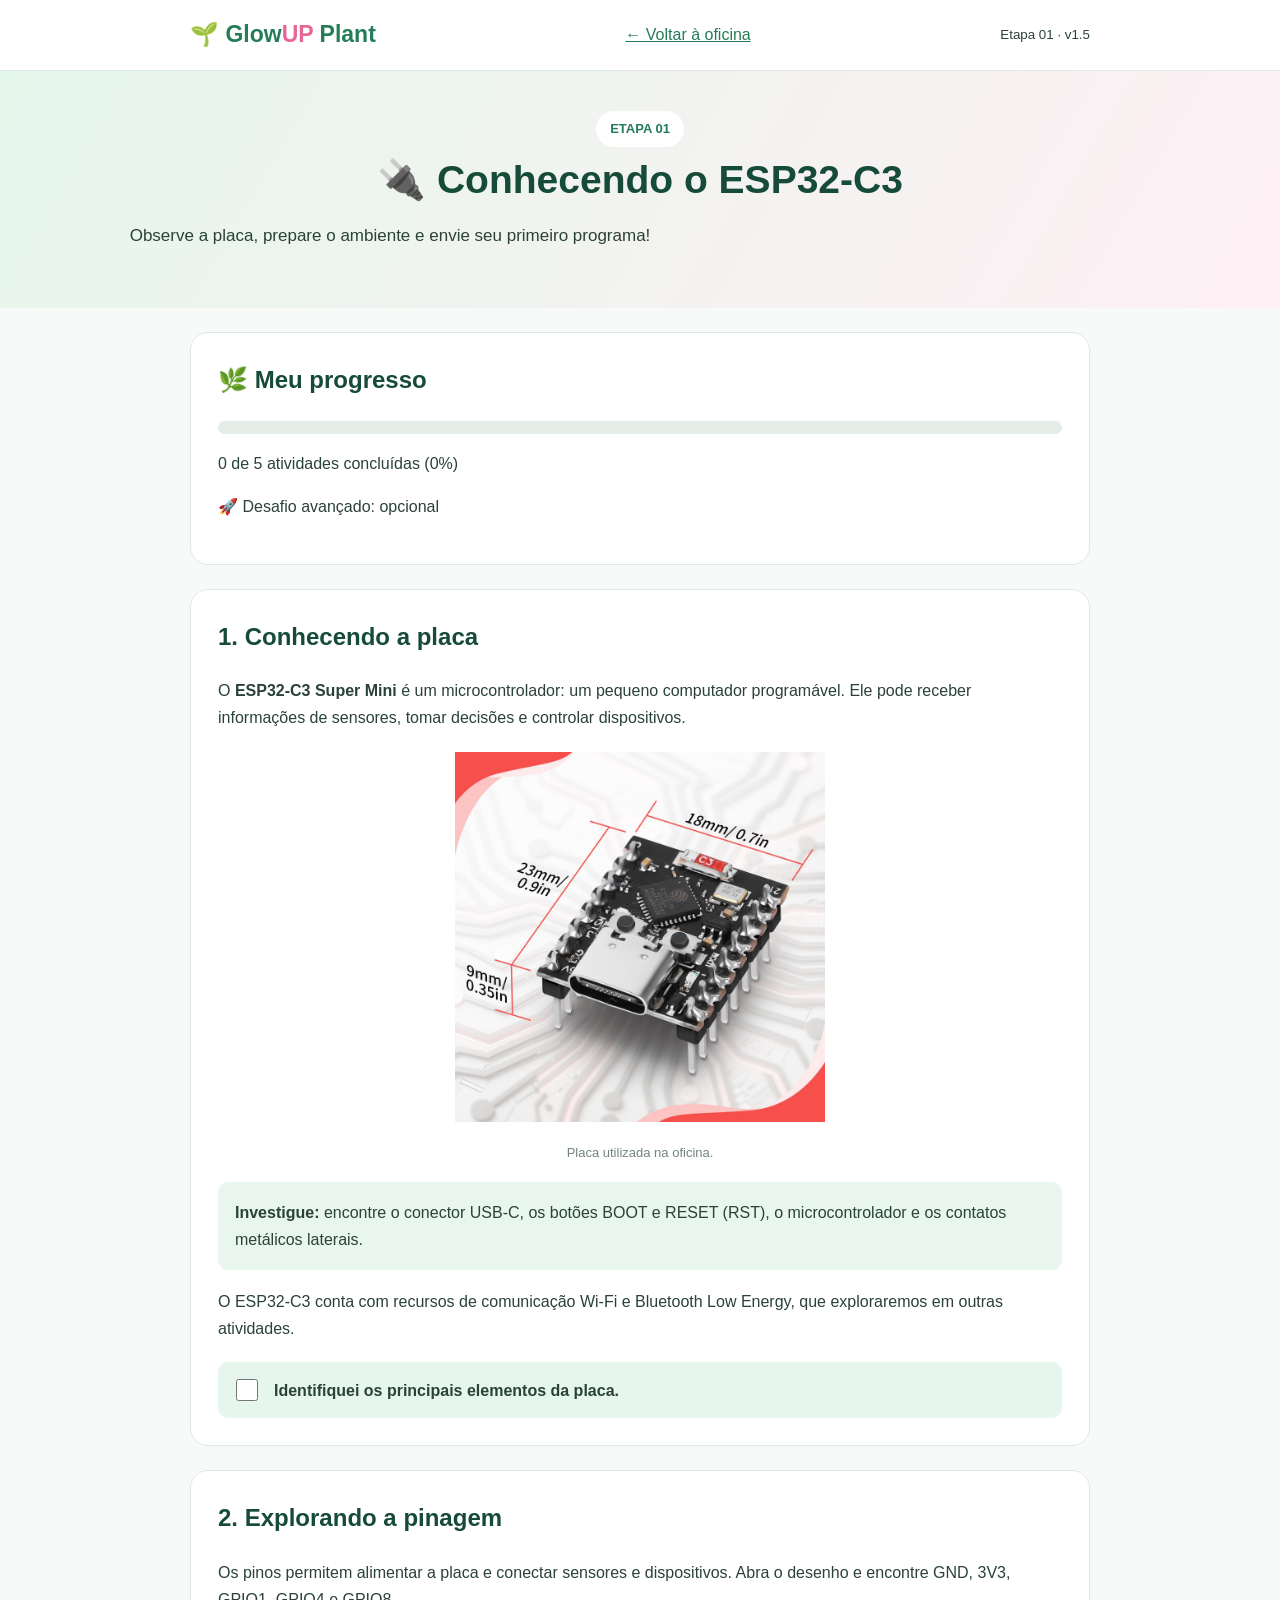
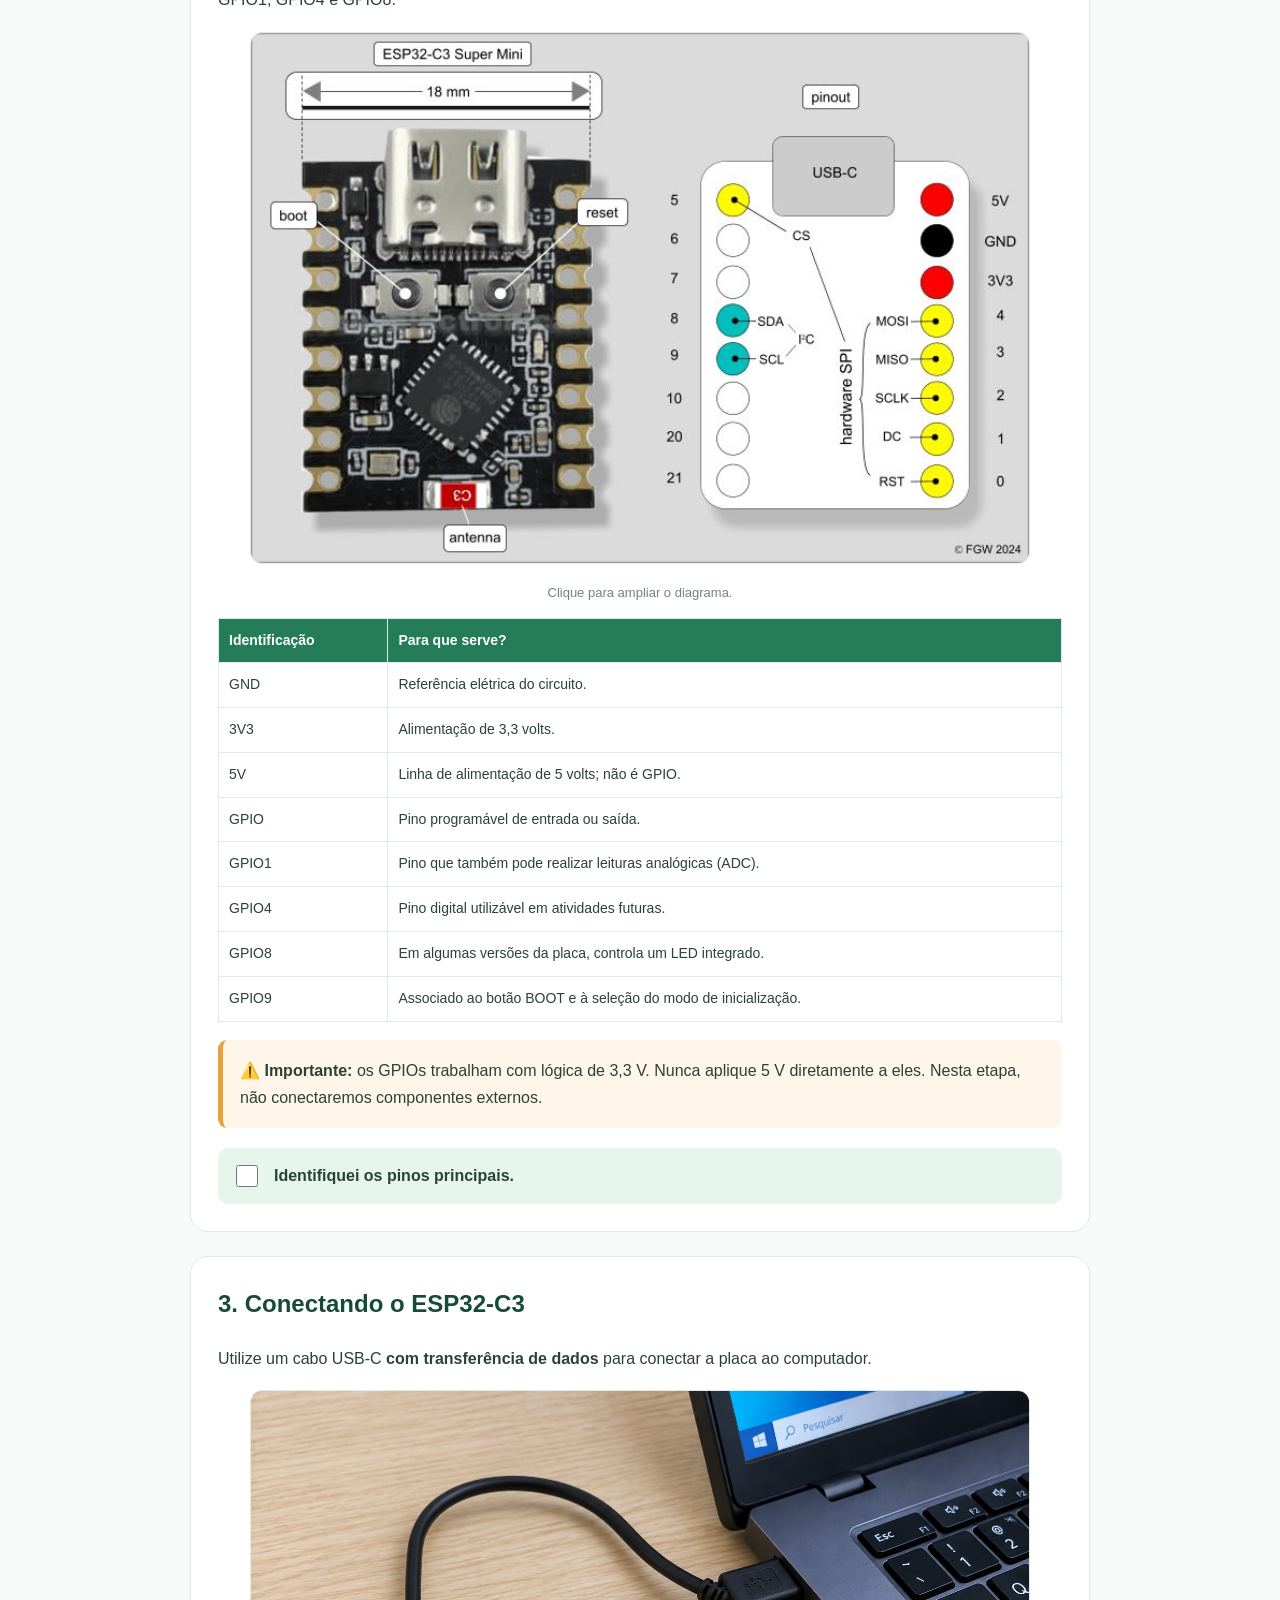
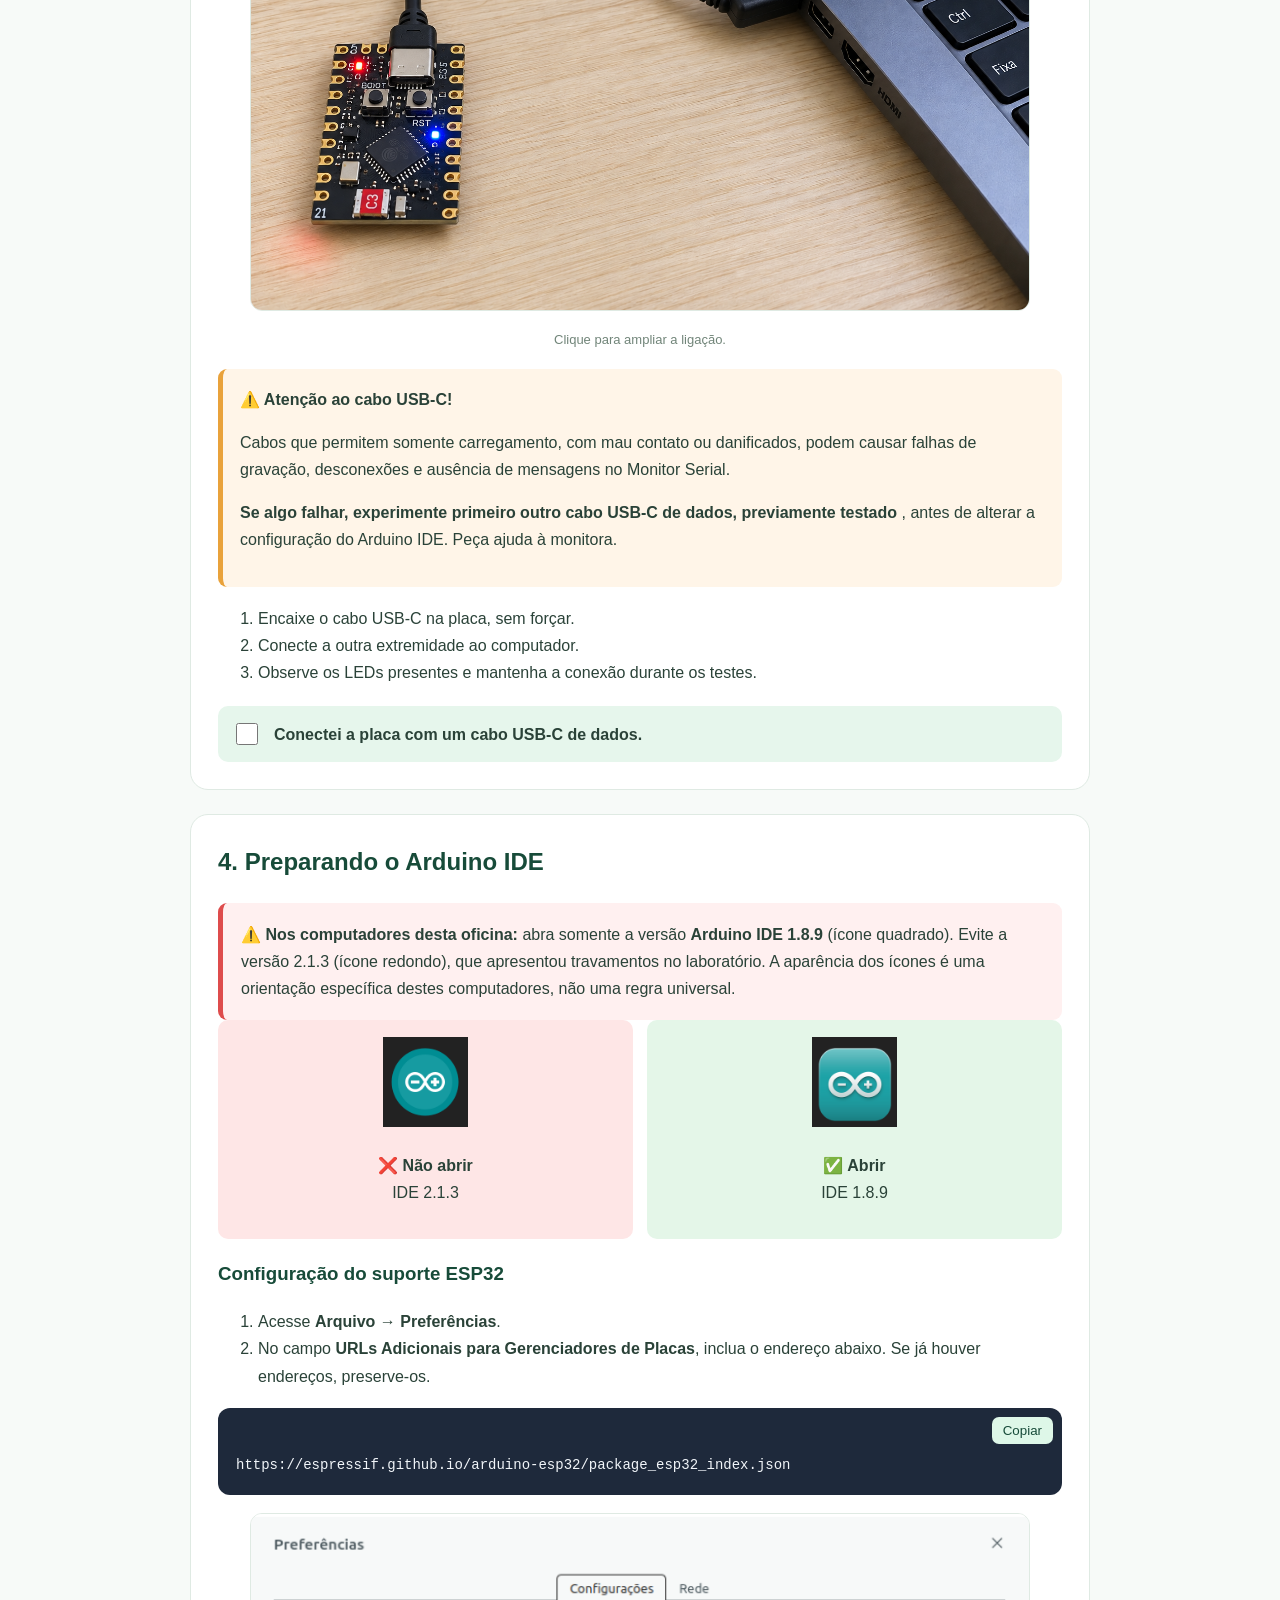
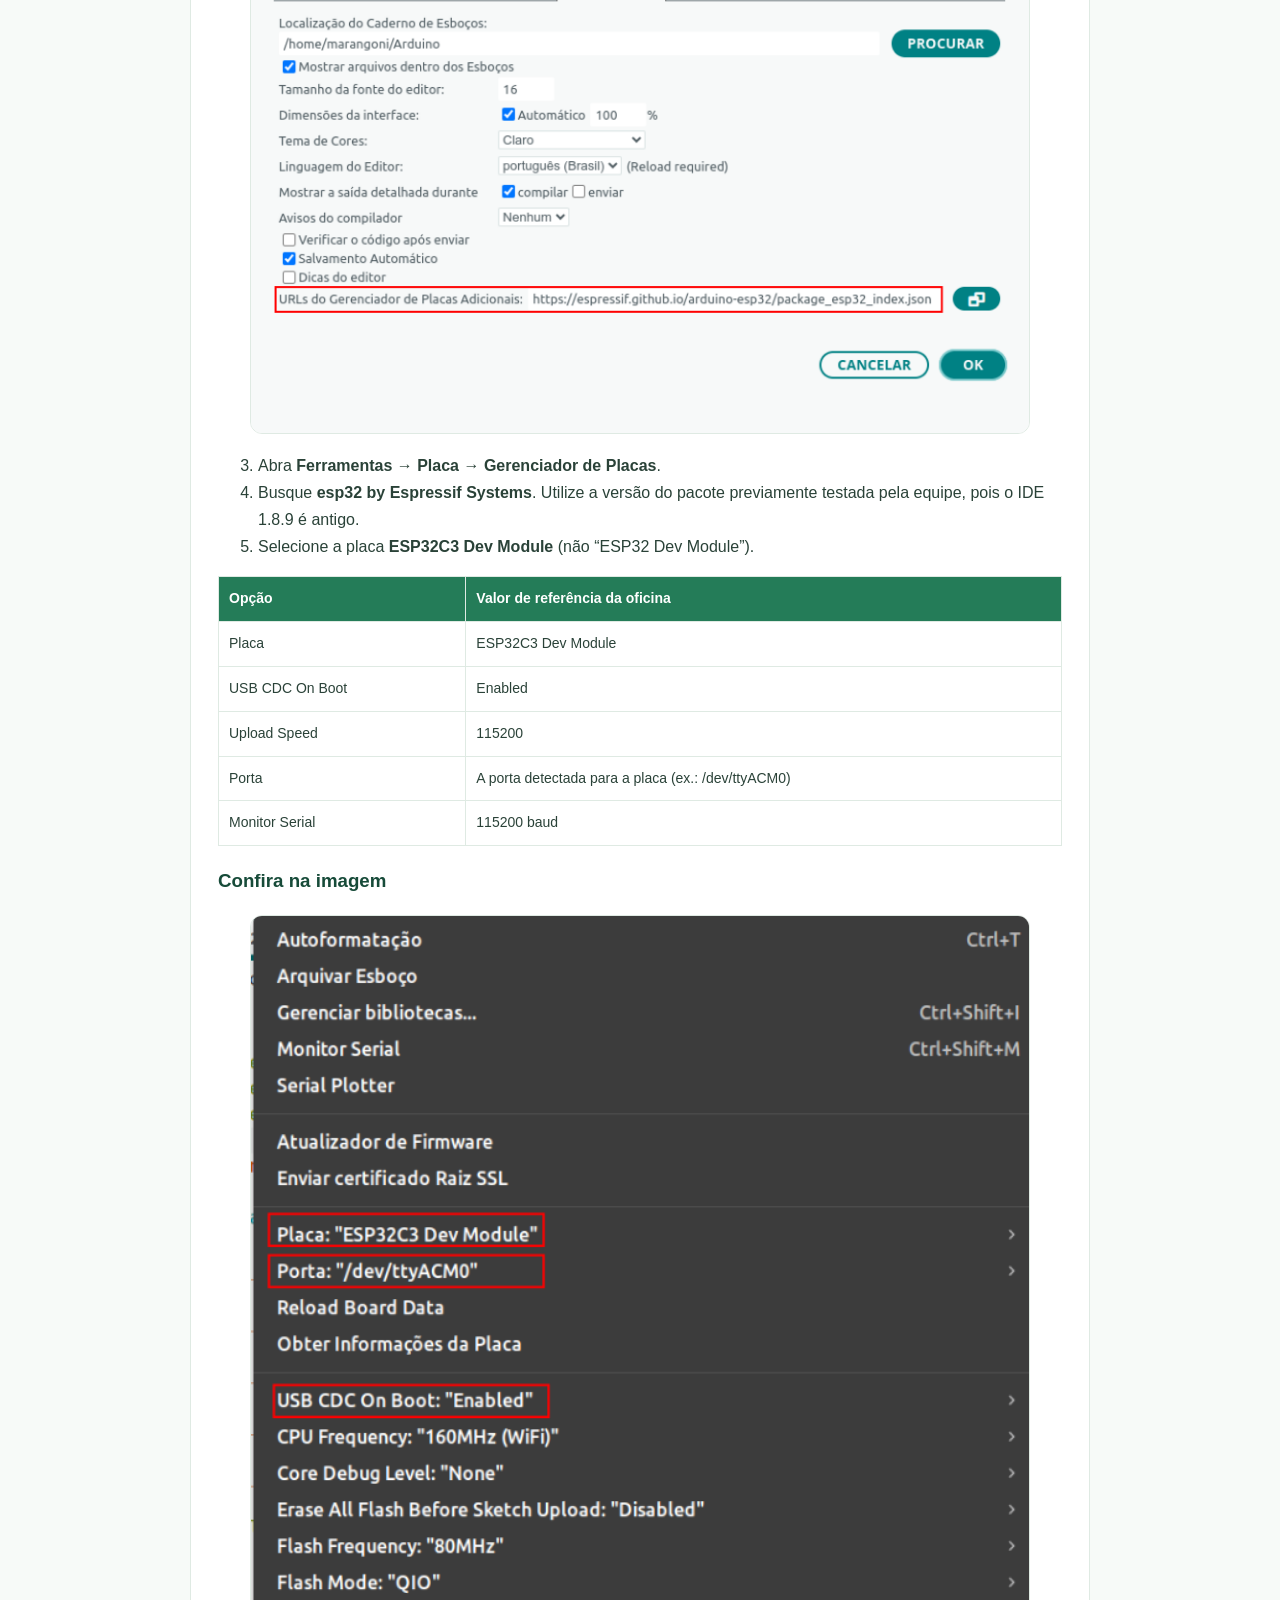
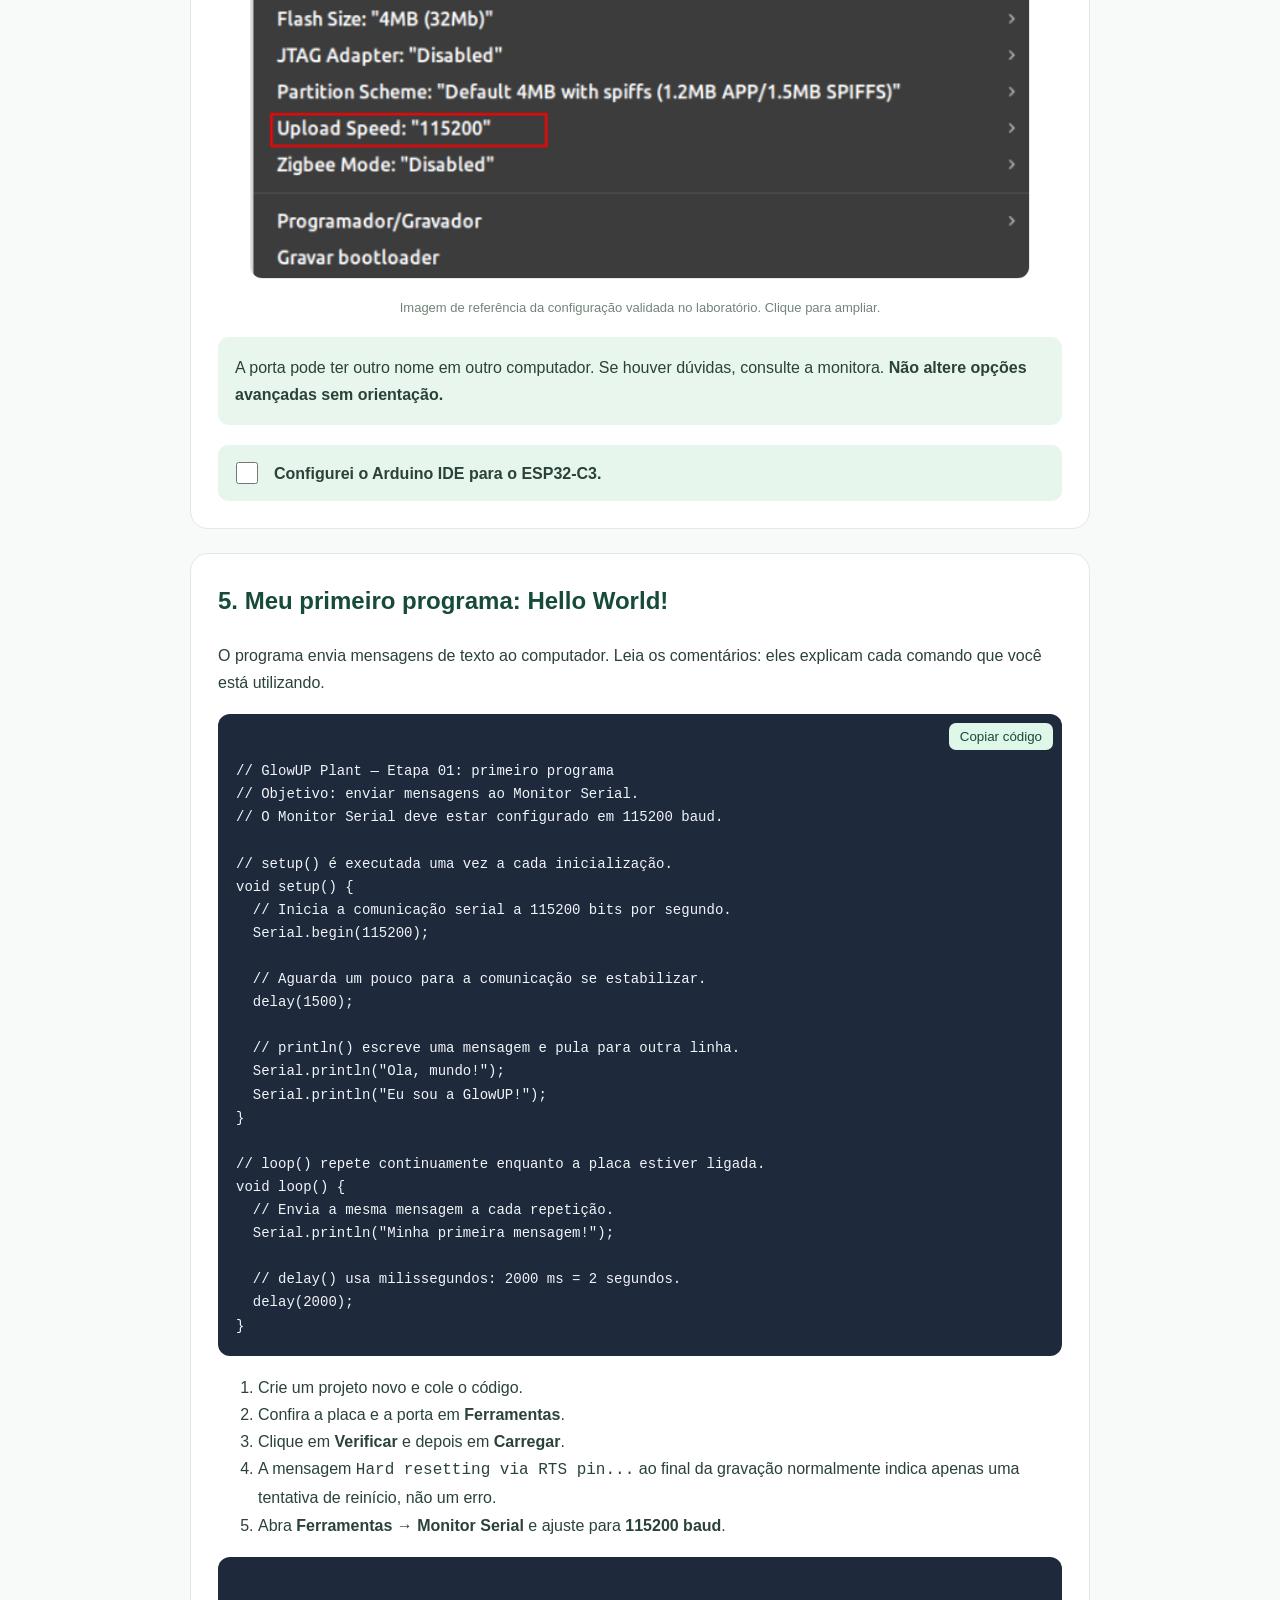
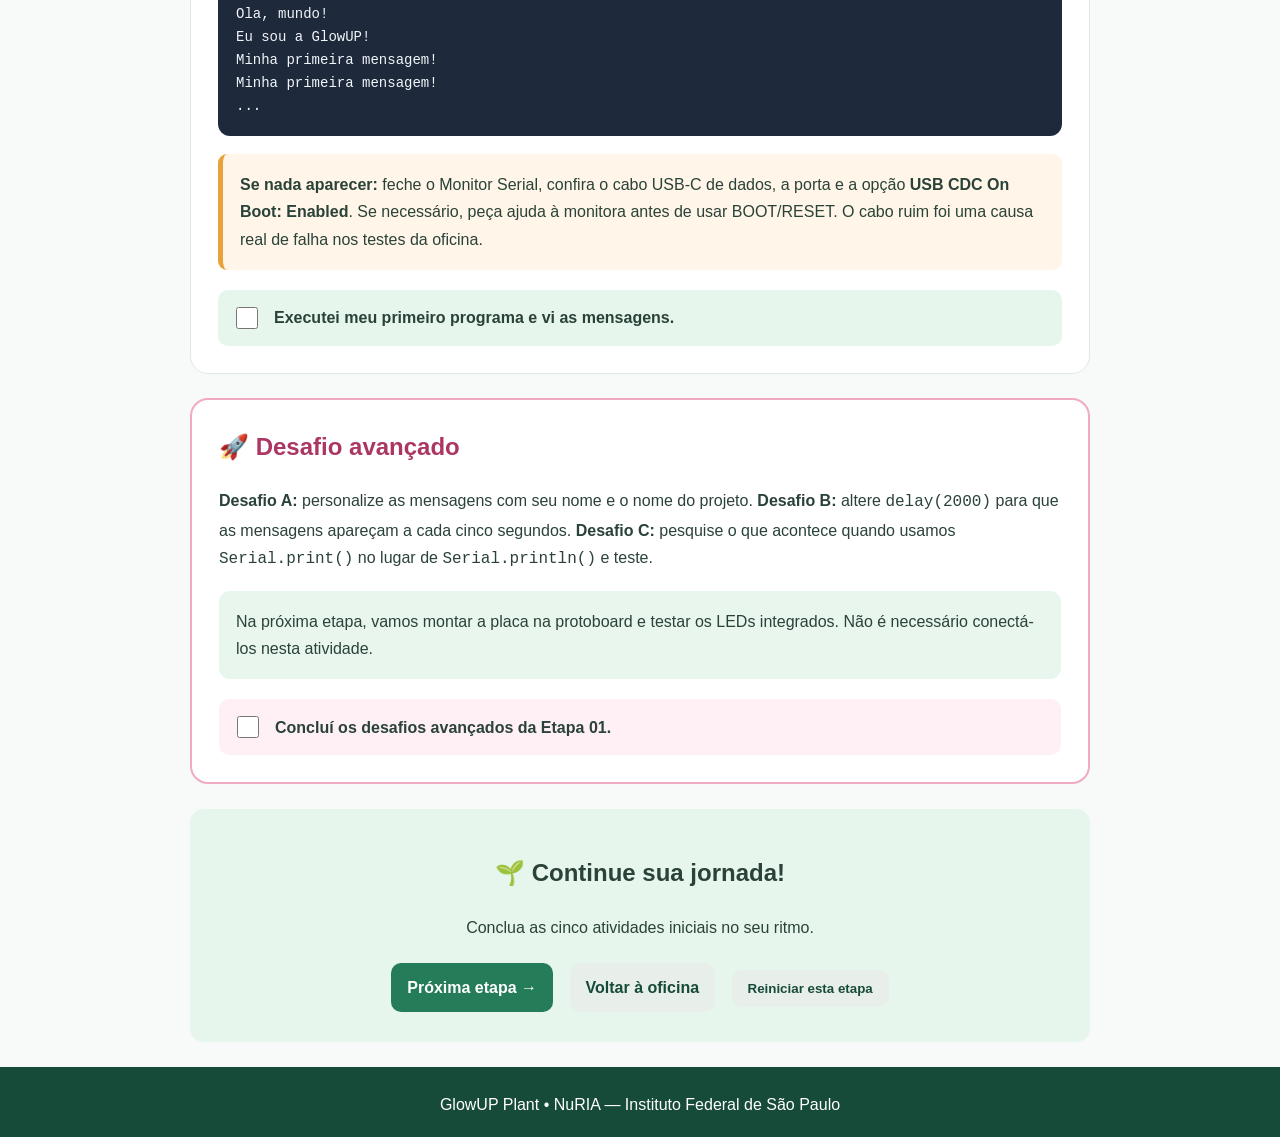
==== commit c85cc719: "Ajuste etapas01 a 05 - separação CSS" ====
--- a/etapa01.html
+++ b/etapa01.html
@@ -4,57 +4,9 @@
 <meta charset="utf-8">
 <meta name="viewport" content="width=device-width,initial-scale=1">
 <title>Etapa 01 | Conhecendo o ESP32-C3</title>
-<style>
-:root{--g:#247c58;--dark:#174b39;--pink:#e86695;--line:#dfeae3}
-*{box-sizing:border-box}
-body{margin:0;background:#f7faf8;color:#2a4238;font:16px/1.7 Arial,sans-serif}
-.wrap{max-width:940px;margin:auto;padding:0 20px}
-header{background:white;border-bottom:1px solid var(--line)}
-nav{min-height:70px;display:flex;justify-content:space-between;align-items:center;gap:12px;flex-wrap:wrap}
-.brand{font-weight:bold;font-size:23px;color:var(--g)}
-.brand span{color:var(--pink)}
-a{color:var(--g)}
-.hero{background:linear-gradient(120deg,#e5f6eb,#fff0f5);text-align:center;padding:40px 10px}
-.hero h1{font-size:clamp(27px,4.5vw,39px);color:var(--dark);margin:10px}
-.tag{color:var(--g);background:white;border-radius:25px;padding:7px 14px;font-size:13px;font-weight:bold}
-.block{background:white;border:1px solid var(--line);border-radius:18px;padding:27px;margin:24px 0}
-.block h2{color:var(--dark);margin-top:0}
-.block h3{color:var(--dark)}
-.pic{max-width:100%;max-height:370px;display:block;margin:20px auto;object-fit:contain}
-.piclink img{width:100%;height:auto;max-width:780px;display:block;margin:18px auto;border:1px solid var(--line);border-radius:12px}
-.caption{text-align:center;font-size:13px;color:#718579}
-.note{background:#e8f6ee;padding:17px;border-radius:11px;margin:18px 0}
-.warn{background:#fff5e8;padding:17px;border-left:5px solid #e9a23b;border-radius:9px;margin:18px 0}
-.danger{background:#fff0f0;padding:18px;border-left:5px solid #de4c4c;border-radius:9px}
-.versions{display:grid;grid-template-columns:1fr 1fr;gap:14px}
-.version{padding:17px;text-align:center;border-radius:10px;background:#e4f6e8}
-.version.bad{background:#fee6e6}
-.version img{width:90px;height:90px;object-fit:contain}
-.table{overflow-x:auto}
-table{border-collapse:collapse;width:100%;font-size:14px}
-th,td{border:1px solid var(--line);padding:10px;text-align:left}
-th{background:var(--g);color:white}
-.check{display:flex;gap:13px;align-items:center;background:#e6f6ec;border-radius:10px;padding:14px;margin-top:20px;font-weight:bold;cursor:pointer}
-.check input{width:22px;height:22px;accent-color:var(--g);flex-shrink:0}
-.advanced{border:2px solid #f0aac4;scroll-margin-top:20px}
-.advanced h2{color:#ac3663}
-.advanced .check{background:#fff0f5}
-.code{position:relative;background:#1e293b;border-radius:12px;color:#f1f5f9;padding:18px;margin:18px 0;overflow:auto}
-.code pre{margin:28px 0 0;white-space:pre;font:14px/1.65 Consolas,Monaco,monospace}
-.copy{position:absolute;right:9px;top:9px;background:#def7e8;color:#174b39;border:0;border-radius:7px;padding:6px 11px;cursor:pointer}
-.bar{height:13px;background:#e4eee7;border-radius:20px;overflow:hidden}
-.fill{height:100%;width:0;background:linear-gradient(90deg,#47b582,#ec83ab)}
-.btn{display:inline-block;background:var(--g);color:#fff;text-decoration:none;border:0;border-radius:10px;padding:11px 16px;margin:6px;cursor:pointer;font-weight:bold}
-.btn.alt{background:#e8eeea;color:var(--dark)}
-footer{background:var(--dark);color:white;text-align:center;padding:24px}
-.end{text-align:center;background:#e7f6ed;border-radius:14px;padding:24px;margin:25px 0}
-@media(max-width:620px){
-    .versions{grid-template-columns:1fr}
-    .block{padding:18px}
-}
-</style>
+<link rel="stylesheet" href="style.css">
 </head>
-<body>
+<body class="pagina-etapa01">
 
 <header>
 <nav class="wrap">
--- a/style.css
+++ b/style.css
@@ -0,0 +1,2050 @@
+/* GlowUp IoT — style.css — estilos comuns e paginas da oficina */
+:root{--verde:#247c58;--verde-escuro:#174b39;--verde-claro:#e6f6ec;--rosa:#e86695;--rosa-claro:#fff0f5;--fundo:#f7faf8;--texto:#2a4238;--borda:#dfeae3}
+*{box-sizing:border-box}html{scroll-behavior:smooth}
+body{margin:0;background:var(--fundo);color:var(--texto);font:16px/1.65 Arial,Helvetica,sans-serif}
+.container{width:92%;max-width:1120px;margin:auto}a{color:var(--verde)}
+header{background:white;border-bottom:1px solid var(--borda)}
+.topo{min-height:85px;display:flex;justify-content:space-between;align-items:center;gap:15px;flex-wrap:wrap;padding:12px 0}
+.logo{font-size:24px;font-weight:bold;color:var(--verde)}.logo span{color:var(--rosa)}
+.topo-direita{display:flex;flex-direction:column;align-items:flex-end;gap:4px}
+.instituicao-topo{font-size:13px;color:#668174;text-align:right}.versao{font-size:11px;color:#8b9c92;font-weight:normal}
+.hero{background:linear-gradient(135deg,#e5f6eb,#fff0f5);padding:55px 0}.hero-conteudo{max-width:850px}
+.tag{display:inline-block;background:white;color:var(--verde);padding:7px 16px;border-radius:25px;font-size:13px;font-weight:bold}
+.hero h1{font-size:clamp(29px,5vw,46px);line-height:1.2;color:var(--verde-escuro);margin:20px 0}.hero h1 span{color:var(--rosa)}
+.hero p{max-width:760px;font-size:17px;line-height:1.8}.botoes-hero{margin-top:25px}
+.botao{display:inline-block;padding:12px 20px;margin:6px 8px 6px 0;border-radius:10px;background:var(--verde);color:white;text-decoration:none;font-size:14px;font-weight:bold;transition:background .2s}
+.botao:hover{background:var(--verde-escuro)}.botao-secundario{background:white;color:var(--verde);border:1px solid #b8d3c2}.botao-secundario:hover{background:var(--verde-claro)}
+.indicadores{display:grid;grid-template-columns:repeat(2,minmax(0,1fr));gap:20px;margin:35px 0}
+.indicador{padding:25px;border-radius:16px;background:white;border:1px solid var(--borda)}
+.indicador h3{font-size:15px;color:#637c6e;margin:0 0 12px}.indicador strong{display:block;font-size:27px;color:var(--verde);margin-bottom:10px}.indicador a{font-size:14px;font-weight:bold;text-decoration:none}
+.barra-progresso{height:13px;background:#e5eee8;border-radius:20px;overflow:hidden}.preenchimento{height:100%;width:0;background:linear-gradient(90deg,#47b582,#ec83ab);transition:width .3s}
+.titulo-secao{margin:45px 0 10px;color:var(--verde-escuro);font-size:29px}.introducao-etapas{margin-bottom:25px;color:#667c70}
+.grade-etapas{display:grid;grid-template-columns:repeat(2,minmax(0,1fr));gap:22px;margin-bottom:55px}
+.cartao{display:flex;flex-direction:column;overflow:hidden;border-radius:18px;background:white;border:1px solid var(--borda);transition:transform .2s,box-shadow .2s}
+.cartao:hover{transform:translateY(-3px);box-shadow:0 8px 25px #174b3912}.cartao-conteudo{padding:25px;flex:1}
+.numero-etapa{display:inline-block;padding:6px 14px;border-radius:25px;background:var(--verde-claro);color:var(--verde);font-size:12px;font-weight:bold}
+.icone-etapa{font-size:40px;margin:17px 0}.cartao h3{font-size:22px;line-height:1.35;margin:10px 0;color:var(--verde-escuro)}.cartao p{font-size:15px;color:#647d70;min-height:65px}
+.estado-etapa{margin-top:20px;font-size:13px;font-weight:bold;line-height:2;color:var(--verde)}
+.acoes-etapa{display:grid;grid-template-columns:repeat(2,1fr);gap:12px;padding:17px;border-top:1px solid var(--borda)}
+.acoes-etapa a{display:block;padding:11px 8px;border-radius:9px;text-align:center;text-decoration:none;font-size:14px;font-weight:bold;background:var(--verde-claro);color:var(--verde)}
+.acoes-etapa a:nth-child(2){background:var(--rosa-claro);color:#ae3d69}.acoes-etapa a.desabilitado{background:#f0f3f1;color:#88968d;cursor:default}
+footer{background:var(--verde-escuro);color:white;padding:32px 15px;text-align:center}
+footer .nome-oficina{font-weight:bold;font-size:16px;margin-bottom:10px}footer .nome-instituto{font-size:13px;line-height:1.8}footer .nuria{margin-top:12px;font-size:12px;opacity:.85}
+@media(max-width:700px){.indicadores,.grade-etapas{grid-template-columns:1fr}.hero{padding:38px 0}.topo-direita{align-items:flex-start}.instituicao-topo{text-align:left}.cartao p{min-height:auto}}
+
+
+/* ===== ESTILOS ORIGINAIS: etapa01.html ===== */
+
+body.pagina-etapa01 {--g:#247c58;--dark:#174b39;--pink:#e86695;--line:#dfeae3}
+body.pagina-etapa01 * {box-sizing:border-box}
+body.pagina-etapa01 {margin:0;background:#f7faf8;color:#2a4238;font:16px/1.7 Arial,sans-serif}
+body.pagina-etapa01 .wrap {max-width:940px;margin:auto;padding:0 20px}
+body.pagina-etapa01 header {background:white;border-bottom:1px solid var(--line)}
+body.pagina-etapa01 nav {min-height:70px;display:flex;justify-content:space-between;align-items:center;gap:12px;flex-wrap:wrap}
+body.pagina-etapa01 .brand {font-weight:bold;font-size:23px;color:var(--g)}
+body.pagina-etapa01 .brand span {color:var(--pink)}
+body.pagina-etapa01 a {color:var(--g)}
+body.pagina-etapa01 .hero {background:linear-gradient(120deg,#e5f6eb,#fff0f5);text-align:center;padding:40px 10px}
+body.pagina-etapa01 .hero h1 {font-size:clamp(27px,4.5vw,39px);color:var(--dark);margin:10px}
+body.pagina-etapa01 .tag {color:var(--g);background:white;border-radius:25px;padding:7px 14px;font-size:13px;font-weight:bold}
+body.pagina-etapa01 .block {background:white;border:1px solid var(--line);border-radius:18px;padding:27px;margin:24px 0}
+body.pagina-etapa01 .block h2 {color:var(--dark);margin-top:0}
+body.pagina-etapa01 .block h3 {color:var(--dark)}
+body.pagina-etapa01 .pic {max-width:100%;max-height:370px;display:block;margin:20px auto;object-fit:contain}
+body.pagina-etapa01 .piclink img {width:100%;height:auto;max-width:780px;display:block;margin:18px auto;border:1px solid var(--line);border-radius:12px}
+body.pagina-etapa01 .caption {text-align:center;font-size:13px;color:#718579}
+body.pagina-etapa01 .note {background:#e8f6ee;padding:17px;border-radius:11px;margin:18px 0}
+body.pagina-etapa01 .warn {background:#fff5e8;padding:17px;border-left:5px solid #e9a23b;border-radius:9px;margin:18px 0}
+body.pagina-etapa01 .danger {background:#fff0f0;padding:18px;border-left:5px solid #de4c4c;border-radius:9px}
+body.pagina-etapa01 .versions {display:grid;grid-template-columns:1fr 1fr;gap:14px}
+body.pagina-etapa01 .version {padding:17px;text-align:center;border-radius:10px;background:#e4f6e8}
+body.pagina-etapa01 .version.bad {background:#fee6e6}
+body.pagina-etapa01 .version img {width:90px;height:90px;object-fit:contain}
+body.pagina-etapa01 .table {overflow-x:auto}
+body.pagina-etapa01 table {border-collapse:collapse;width:100%;font-size:14px}
+body.pagina-etapa01 th, body.pagina-etapa01 td {border:1px solid var(--line);padding:10px;text-align:left}
+body.pagina-etapa01 th {background:var(--g);color:white}
+body.pagina-etapa01 .check {display:flex;gap:13px;align-items:center;background:#e6f6ec;border-radius:10px;padding:14px;margin-top:20px;font-weight:bold;cursor:pointer}
+body.pagina-etapa01 .check input {width:22px;height:22px;accent-color:var(--g);flex-shrink:0}
+body.pagina-etapa01 .advanced {border:2px solid #f0aac4;scroll-margin-top:20px}
+body.pagina-etapa01 .advanced h2 {color:#ac3663}
+body.pagina-etapa01 .advanced .check {background:#fff0f5}
+body.pagina-etapa01 .code {position:relative;background:#1e293b;border-radius:12px;color:#f1f5f9;padding:18px;margin:18px 0;overflow:auto}
+body.pagina-etapa01 .code pre {margin:28px 0 0;white-space:pre;font:14px/1.65 Consolas,Monaco,monospace}
+body.pagina-etapa01 .copy {position:absolute;right:9px;top:9px;background:#def7e8;color:#174b39;border:0;border-radius:7px;padding:6px 11px;cursor:pointer}
+body.pagina-etapa01 .bar {height:13px;background:#e4eee7;border-radius:20px;overflow:hidden}
+body.pagina-etapa01 .fill {height:100%;width:0;background:linear-gradient(90deg,#47b582,#ec83ab)}
+body.pagina-etapa01 .btn {display:inline-block;background:var(--g);color:#fff;text-decoration:none;border:0;border-radius:10px;padding:11px 16px;margin:6px;cursor:pointer;font-weight:bold}
+body.pagina-etapa01 .btn.alt {background:#e8eeea;color:var(--dark)}
+body.pagina-etapa01 footer {background:var(--dark);color:white;text-align:center;padding:24px}
+body.pagina-etapa01 .end {text-align:center;background:#e7f6ed;border-radius:14px;padding:24px;margin:25px 0}
+@media(max-width:620px){
+    body.pagina-etapa01 .versions {grid-template-columns:1fr}
+    body.pagina-etapa01 .block {padding:18px}
+}
+
+
+
+/* ===== ESTILOS ORIGINAIS: etapa02.html ===== */
+
+
+/* ==========================================
+   GLOWUP PLANT — ETAPA 02 — V1.2
+   ========================================== */
+
+body.pagina-etapa02 {
+    --verde: #247c58;
+    --verde-escuro: #174b39;
+    --verde-claro: #e6f6ec;
+    --rosa: #e86695;
+    --rosa-claro: #fff0f5;
+    --fundo: #f7faf8;
+    --texto: #2a4238;
+    --borda: #dfeae3;
+}
+
+body.pagina-etapa02 * {
+    box-sizing: border-box;
+}
+
+body.pagina-etapa02 {
+    scroll-behavior: smooth;
+}
+
+body.pagina-etapa02 {
+    margin: 0;
+    background: var(--fundo);
+    color: var(--texto);
+    font-family: Arial, Helvetica, sans-serif;
+    font-size: 16px;
+    line-height: 1.7;
+}
+
+body.pagina-etapa02 .container {
+    width: 92%;
+    max-width: 950px;
+    margin: auto;
+}
+
+body.pagina-etapa02 a {
+    color: var(--verde);
+}
+
+/* CABEÇALHO */
+
+body.pagina-etapa02 header {
+    background: white;
+    border-bottom: 1px solid var(--borda);
+}
+
+body.pagina-etapa02 .topo {
+    min-height: 75px;
+    display: flex;
+    align-items: center;
+    justify-content: space-between;
+    gap: 15px;
+    flex-wrap: wrap;
+}
+
+body.pagina-etapa02 .logo {
+    color: var(--verde);
+    font-size: 23px;
+    font-weight: bold;
+}
+
+body.pagina-etapa02 .logo span {
+    color: var(--rosa);
+}
+
+body.pagina-etapa02 .voltar {
+    text-decoration: none;
+    font-weight: bold;
+    font-size: 14px;
+}
+
+body.pagina-etapa02 .versao {
+    font-size: 12px;
+    color: #718579;
+}
+
+/* APRESENTAÇÃO */
+
+body.pagina-etapa02 .hero {
+    background: linear-gradient(
+        135deg,
+        #e5f6eb,
+        #fff0f5
+    );
+
+    text-align: center;
+    padding: 45px 15px;
+}
+
+body.pagina-etapa02 .hero h1 {
+    color: var(--verde-escuro);
+    font-size: clamp(28px, 5vw, 40px);
+    margin: 12px 0;
+}
+
+body.pagina-etapa02 .hero p {
+    max-width: 700px;
+    margin: auto;
+}
+
+body.pagina-etapa02 .tag {
+    display: inline-block;
+    background: white;
+    color: var(--verde);
+    padding: 6px 15px;
+    border-radius: 25px;
+    font-weight: bold;
+    font-size: 13px;
+}
+
+/* BLOCOS */
+
+body.pagina-etapa02 .bloco {
+    background: white;
+    border: 1px solid var(--borda);
+    border-radius: 18px;
+    padding: 28px;
+    margin: 25px 0;
+}
+
+body.pagina-etapa02 .bloco h2 {
+    color: var(--verde-escuro);
+    margin-top: 0;
+}
+
+body.pagina-etapa02 .bloco h3 {
+    color: var(--verde-escuro);
+    margin-top: 25px;
+}
+
+/* IMAGENS */
+
+body.pagina-etapa02 .foto {
+    display: block;
+    width: 100%;
+    max-width: 480px;
+    max-height: 350px;
+    object-fit: contain;
+    margin: 22px auto;
+}
+
+body.pagina-etapa02 .imagem-link {
+    display: block;
+    max-width: 820px;
+    margin: 20px auto 8px;
+}
+
+body.pagina-etapa02 .imagem-link img {
+    display: block;
+    width: 100%;
+    height: auto;
+    border-radius: 12px;
+    border: 1px solid var(--borda);
+}
+
+body.pagina-etapa02 .imagem-link:hover img {
+    border-color: var(--verde);
+}
+
+body.pagina-etapa02 .legenda {
+    text-align: center;
+    color: #718579;
+    font-size: 13px;
+}
+
+/* DESTAQUES */
+
+body.pagina-etapa02 .destaque {
+    background: var(--verde-claro);
+    border-radius: 12px;
+    padding: 18px;
+    margin: 20px 0;
+}
+
+body.pagina-etapa02 .aviso {
+    background: #fff5e8;
+    border-left: 5px solid #e9a23b;
+    border-radius: 9px;
+    padding: 18px;
+    margin: 20px 0;
+}
+
+/* PROGRESSO */
+
+body.pagina-etapa02 .barra {
+    height: 14px;
+    background: #e4eee7;
+    border-radius: 20px;
+    overflow: hidden;
+}
+
+body.pagina-etapa02 .preenchimento {
+    width: 0%;
+    height: 100%;
+    background: linear-gradient(
+        90deg,
+        #47b582,
+        #ec83ab
+    );
+    transition: width 0.3s;
+}
+
+body.pagina-etapa02 #contador {
+    color: var(--verde);
+    font-weight: bold;
+}
+
+/* TABELAS */
+
+body.pagina-etapa02 .tabela-container {
+    overflow-x: auto;
+}
+
+body.pagina-etapa02 table {
+    border-collapse: collapse;
+    width: 100%;
+    font-size: 14px;
+    margin: 20px 0;
+}
+
+body.pagina-etapa02 th, body.pagina-etapa02 td {
+    padding: 12px;
+    border: 1px solid var(--borda);
+    text-align: left;
+}
+
+body.pagina-etapa02 th {
+    background: var(--verde);
+    color: white;
+}
+
+body.pagina-etapa02 tr:nth-child(even) {
+    background: #f5faf6;
+}
+
+/* CÓDIGOS */
+
+body.pagina-etapa02 .codigo {
+    position: relative;
+    background: #1e293b;
+    color: #f1f5f9;
+    border-radius: 12px;
+    padding: 20px;
+    margin: 20px 0;
+    overflow-x: auto;
+}
+
+body.pagina-etapa02 .codigo pre {
+    margin: 35px 0 0;
+    font-family: Consolas, Monaco, monospace;
+    font-size: 14px;
+    line-height: 1.65;
+    white-space: pre;
+    tab-size: 2;
+}
+
+body.pagina-etapa02 .copiar {
+    position: absolute;
+    right: 12px;
+    top: 12px;
+
+    background: #dff4e6;
+    color: var(--verde-escuro);
+
+    padding: 7px 13px;
+    border: none;
+    border-radius: 8px;
+
+    font-weight: bold;
+    cursor: pointer;
+}
+
+/* CHECKBOXES */
+
+body.pagina-etapa02 .check {
+    display: flex;
+    align-items: center;
+    gap: 12px;
+
+    background: var(--verde-claro);
+    padding: 15px;
+    border-radius: 10px;
+
+    margin-top: 25px;
+
+    cursor: pointer;
+    font-weight: bold;
+}
+
+body.pagina-etapa02 .check input {
+    width: 23px;
+    height: 23px;
+    accent-color: var(--verde);
+    flex-shrink: 0;
+}
+
+/* DESAFIOS AVANÇADOS */
+
+body.pagina-etapa02 .avancado {
+    border: 2px solid #f0aac4;
+    scroll-margin-top: 20px;
+}
+
+body.pagina-etapa02 .avancado > h2 {
+    color: #ac3663;
+}
+
+body.pagina-etapa02 .desafio {
+    padding: 8px 0 25px;
+    border-bottom: 2px dashed #e8c0cf;
+    margin-bottom: 25px;
+}
+
+body.pagina-etapa02 .desafio:last-of-type {
+    border-bottom: none;
+}
+
+body.pagina-etapa02 .desafio h3 {
+    color: #ac3663;
+    font-size: 21px;
+}
+
+body.pagina-etapa02 .desafio .check {
+    background: var(--rosa-claro);
+}
+
+body.pagina-etapa02 .solucao {
+    border: 2px solid #57b785;
+}
+
+/* Garante que as soluções permaneçam ocultas. */
+
+body.pagina-etapa02 [hidden] {
+    display: none !important;
+}
+
+/* BOTÕES */
+
+body.pagina-etapa02 .botao {
+    display: inline-block;
+
+    background: var(--verde);
+    color: white;
+
+    padding: 11px 19px;
+    border-radius: 10px;
+
+    border: none;
+    text-decoration: none;
+
+    font-weight: bold;
+    font-size: 14px;
+
+    cursor: pointer;
+    margin: 6px 6px 6px 0;
+}
+
+body.pagina-etapa02 .botao:hover {
+    filter: brightness(0.94);
+}
+
+body.pagina-etapa02 .botao-secundario {
+    background: #e8eeea;
+    color: var(--verde-escuro);
+}
+
+body.pagina-etapa02 .botao-solucao {
+    background: var(--rosa-claro);
+    color: #ac3663;
+    border: 1px solid #efb5c8;
+}
+
+/* FINALIZAÇÃO */
+
+body.pagina-etapa02 .resultado {
+    background: var(--verde-claro);
+    text-align: center;
+    padding: 25px;
+    border-radius: 18px;
+    margin: 30px 0;
+}
+
+body.pagina-etapa02 .resultado h2 {
+    color: var(--verde-escuro);
+}
+
+/* RODAPÉ */
+
+body.pagina-etapa02 footer {
+    background: var(--verde-escuro);
+    color: white;
+    text-align: center;
+    padding: 25px;
+    font-size: 14px;
+}
+
+/* RESPONSIVIDADE */
+
+@media(max-width: 600px) {
+
+    body.pagina-etapa02 .bloco {
+        padding: 19px;
+    }
+
+    body.pagina-etapa02 .hero {
+        padding: 35px 15px;
+    }
+
+    body.pagina-etapa02 .codigo {
+        padding: 15px;
+    }
+
+    body.pagina-etapa02 .codigo pre {
+        font-size: 12px;
+    }
+
+    body.pagina-etapa02 .desafio h3 {
+        font-size: 19px;
+    }
+
+}
+
+
+
+
+/* ===== ESTILOS ORIGINAIS: etapa03.html ===== */
+
+
+/* ==========================================
+   GLOWUP PLANT — ETAPA 03 — V1.1
+   ========================================== */
+
+body.pagina-etapa03 {
+    --verde: #247c58;
+    --verde-escuro: #174b39;
+    --verde-claro: #e6f6ec;
+    --rosa: #e86695;
+    --rosa-claro: #fff0f5;
+    --fundo: #f7faf8;
+    --texto: #2a4238;
+    --borda: #dfeae3;
+}
+
+body.pagina-etapa03 * {
+    box-sizing: border-box;
+}
+
+body.pagina-etapa03 {
+    scroll-behavior: smooth;
+}
+
+body.pagina-etapa03 {
+    margin: 0;
+    background: var(--fundo);
+    color: var(--texto);
+    font-family: Arial, Helvetica, sans-serif;
+    font-size: 16px;
+    line-height: 1.7;
+}
+
+body.pagina-etapa03 .container {
+    width: 92%;
+    max-width: 950px;
+    margin: auto;
+}
+
+body.pagina-etapa03 a {
+    color: var(--verde);
+}
+
+body.pagina-etapa03 header {
+    background: white;
+    border-bottom: 1px solid var(--borda);
+}
+
+body.pagina-etapa03 .topo {
+    min-height: 75px;
+    display: flex;
+    align-items: center;
+    justify-content: space-between;
+    gap: 15px;
+    flex-wrap: wrap;
+}
+
+body.pagina-etapa03 .logo {
+    color: var(--verde);
+    font-size: 23px;
+    font-weight: bold;
+}
+
+body.pagina-etapa03 .logo span {
+    color: var(--rosa);
+}
+
+body.pagina-etapa03 .voltar {
+    text-decoration: none;
+    font-weight: bold;
+    font-size: 14px;
+}
+
+body.pagina-etapa03 .versao {
+    font-size: 12px;
+    color: #718579;
+}
+
+body.pagina-etapa03 .hero {
+    background: linear-gradient(
+        135deg,
+        #e5f6eb,
+        #fff0f5
+    );
+
+    text-align: center;
+    padding: 45px 15px;
+}
+
+body.pagina-etapa03 .hero h1 {
+    color: var(--verde-escuro);
+    font-size: clamp(28px, 5vw, 40px);
+    margin: 12px 0;
+}
+
+body.pagina-etapa03 .hero p {
+    max-width: 700px;
+    margin: auto;
+}
+
+body.pagina-etapa03 .tag {
+    display: inline-block;
+    background: white;
+    color: var(--verde);
+    padding: 6px 15px;
+    border-radius: 25px;
+    font-weight: bold;
+    font-size: 13px;
+}
+
+/* BLOCOS */
+
+body.pagina-etapa03 .bloco {
+    background: white;
+    border: 1px solid var(--borda);
+    border-radius: 18px;
+    padding: 28px;
+    margin: 25px 0;
+}
+
+body.pagina-etapa03 .bloco h2 {
+    color: var(--verde-escuro);
+    margin-top: 0;
+}
+
+body.pagina-etapa03 .bloco h3 {
+    color: var(--verde-escuro);
+    margin-top: 25px;
+}
+
+body.pagina-etapa03 .bloco h4 {
+    color: var(--verde-escuro);
+}
+
+/* IMAGENS */
+
+body.pagina-etapa03 .foto {
+    display: block;
+    width: 100%;
+    max-width: 480px;
+    max-height: 350px;
+    object-fit: contain;
+    margin: 22px auto;
+}
+
+body.pagina-etapa03 .imagem-link {
+    display: block;
+    max-width: 820px;
+    margin: 20px auto 8px;
+}
+
+body.pagina-etapa03 .imagem-link img {
+    display: block;
+    width: 100%;
+    height: auto;
+    border-radius: 12px;
+    border: 1px solid var(--borda);
+}
+
+body.pagina-etapa03 .imagem-link:hover img {
+    border-color: var(--verde);
+}
+
+body.pagina-etapa03 .legenda {
+    text-align: center;
+    color: #718579;
+    font-size: 13px;
+}
+
+/* DESTAQUES */
+
+body.pagina-etapa03 .destaque {
+    background: var(--verde-claro);
+    border-radius: 12px;
+    padding: 18px;
+    margin: 20px 0;
+}
+
+body.pagina-etapa03 .aviso {
+    background: #fff5e8;
+    border-left: 5px solid #e9a23b;
+    border-radius: 9px;
+    padding: 18px;
+    margin: 20px 0;
+}
+
+/* PROGRESSO */
+
+body.pagina-etapa03 .barra {
+    height: 14px;
+    background: #e4eee7;
+    border-radius: 20px;
+    overflow: hidden;
+}
+
+body.pagina-etapa03 .preenchimento {
+    width: 0;
+    height: 100%;
+    background: linear-gradient(
+        90deg,
+        #47b582,
+        #ec83ab
+    );
+    transition: width 0.3s;
+}
+
+body.pagina-etapa03 #contador {
+    color: var(--verde);
+    font-weight: bold;
+}
+
+/* TABELAS */
+
+body.pagina-etapa03 .tabela-container {
+    overflow-x: auto;
+}
+
+body.pagina-etapa03 table {
+    border-collapse: collapse;
+    width: 100%;
+    font-size: 14px;
+    margin: 20px 0;
+}
+
+body.pagina-etapa03 th, body.pagina-etapa03 td {
+    padding: 12px;
+    border: 1px solid var(--borda);
+    text-align: left;
+}
+
+body.pagina-etapa03 th {
+    background: var(--verde);
+    color: white;
+}
+
+body.pagina-etapa03 tr:nth-child(even) {
+    background: #f5faf6;
+}
+
+/* CÓDIGOS */
+
+body.pagina-etapa03 .codigo {
+    position: relative;
+    background: #1e293b;
+    color: #f1f5f9;
+    border-radius: 12px;
+    padding: 20px;
+    margin: 20px 0;
+    overflow-x: auto;
+}
+
+body.pagina-etapa03 .codigo pre {
+    margin: 35px 0 0;
+    font-family: Consolas, Monaco, monospace;
+    font-size: 14px;
+    line-height: 1.65;
+    white-space: pre;
+    tab-size: 2;
+}
+
+body.pagina-etapa03 .copiar {
+    position: absolute;
+    right: 12px;
+    top: 12px;
+    background: #dff4e6;
+    color: var(--verde-escuro);
+    padding: 7px 13px;
+    border: none;
+    border-radius: 8px;
+    font-weight: bold;
+    cursor: pointer;
+}
+
+/* CHECKBOXES */
+
+body.pagina-etapa03 .check {
+    display: flex;
+    align-items: center;
+    gap: 12px;
+    background: var(--verde-claro);
+    padding: 15px;
+    border-radius: 10px;
+    margin-top: 15px;
+    cursor: pointer;
+    font-weight: bold;
+}
+
+body.pagina-etapa03 .check input {
+    width: 23px;
+    height: 23px;
+    accent-color: var(--verde);
+    flex-shrink: 0;
+}
+
+/* REGISTRO DAS MEDIÇÕES */
+
+body.pagina-etapa03 .registro {
+    background: #f9fcfa;
+    border: 1px solid var(--borda);
+    border-radius: 12px;
+    padding: 20px;
+    margin: 22px 0;
+}
+
+body.pagina-etapa03 .registro h3 {
+    margin-top: 0;
+}
+
+body.pagina-etapa03 .campo-medicao {
+    display: grid;
+    grid-template-columns: 1fr 170px;
+    align-items: center;
+    gap: 15px;
+    padding: 13px 0;
+    border-bottom: 1px solid var(--borda);
+}
+
+body.pagina-etapa03 .campo-medicao:last-child {
+    border-bottom: none;
+}
+
+body.pagina-etapa03 .campo-medicao label {
+    font-weight: bold;
+}
+
+body.pagina-etapa03 .campo-medicao input {
+    width: 100%;
+    padding: 11px;
+    border: 1px solid #b8d3c2;
+    border-radius: 8px;
+    background: white;
+    font-size: 16px;
+}
+
+body.pagina-etapa03 .campo-medicao input:focus {
+    outline: 2px solid var(--verde);
+    outline-offset: 2px;
+}
+
+body.pagina-etapa03 .ajuda {
+    color: #607a6c;
+    font-size: 13px;
+}
+
+body.pagina-etapa03 .resumo-medicoes {
+    padding: 16px;
+    background: white;
+    border: 1px solid var(--borda);
+    border-radius: 10px;
+    margin-top: 20px;
+}
+
+body.pagina-etapa03 .resumo-medicoes strong {
+    color: var(--verde);
+}
+
+/* ALTERNATIVAS DE OBSERVAÇÃO */
+
+body.pagina-etapa03 .opcao-radio {
+    display: flex;
+    align-items: flex-start;
+    gap: 12px;
+    padding: 12px;
+    background: white;
+    border: 1px solid var(--borda);
+    border-radius: 10px;
+    margin: 10px 0;
+    cursor: pointer;
+}
+
+body.pagina-etapa03 .opcao-radio input {
+    width: 21px;
+    height: 21px;
+    flex-shrink: 0;
+    accent-color: var(--verde);
+    margin-top: 4px;
+}
+
+/* DESAFIOS AVANÇADOS */
+
+body.pagina-etapa03 .avancado {
+    border: 2px solid #f0aac4;
+    scroll-margin-top: 20px;
+}
+
+body.pagina-etapa03 .avancado > h2 {
+    color: #ac3663;
+}
+
+body.pagina-etapa03 .desafio {
+    padding: 8px 0 25px;
+    border-bottom: 2px dashed #e8c0cf;
+    margin-bottom: 25px;
+}
+
+body.pagina-etapa03 .desafio h3 {
+    color: #ac3663;
+    font-size: 21px;
+}
+
+body.pagina-etapa03 .desafio .check {
+    background: var(--rosa-claro);
+}
+
+body.pagina-etapa03 .solucao {
+    border: 2px solid #57b785;
+}
+
+body.pagina-etapa03 [hidden] {
+    display: none !important;
+}
+
+/* BOTÕES */
+
+body.pagina-etapa03 .botao {
+    display: inline-block;
+    background: var(--verde);
+    color: white;
+    padding: 11px 19px;
+    border-radius: 10px;
+    border: none;
+    text-decoration: none;
+    font-weight: bold;
+    font-size: 14px;
+    cursor: pointer;
+    margin: 6px 6px 6px 0;
+}
+
+body.pagina-etapa03 .botao:hover {
+    filter: brightness(0.94);
+}
+
+body.pagina-etapa03 .botao-secundario {
+    background: #e8eeea;
+    color: var(--verde-escuro);
+}
+
+body.pagina-etapa03 .botao-solucao {
+    background: var(--rosa-claro);
+    color: #ac3663;
+    border: 1px solid #efb5c8;
+}
+
+/* FINALIZAÇÃO */
+
+body.pagina-etapa03 .resultado {
+    background: var(--verde-claro);
+    text-align: center;
+    padding: 25px;
+    border-radius: 18px;
+    margin: 30px 0;
+}
+
+body.pagina-etapa03 .resultado h2 {
+    color: var(--verde-escuro);
+}
+
+body.pagina-etapa03 footer {
+    background: var(--verde-escuro);
+    color: white;
+    text-align: center;
+    padding: 25px;
+    font-size: 14px;
+}
+
+/* RESPONSIVIDADE */
+
+@media (max-width: 600px) {
+
+    body.pagina-etapa03 .bloco {
+        padding: 19px;
+    }
+
+    body.pagina-etapa03 .hero {
+        padding: 35px 15px;
+    }
+
+    body.pagina-etapa03 .codigo {
+        padding: 15px;
+    }
+
+    body.pagina-etapa03 .codigo pre {
+        font-size: 12px;
+    }
+
+    body.pagina-etapa03 .campo-medicao {
+        grid-template-columns: 1fr;
+        gap: 5px;
+    }
+
+}
+
+
+
+
+/* ===== ESTILOS ORIGINAIS: etapa04.html ===== */
+
+/* ==============================================
+   GlowUP Plant — Etapa 04 — v1.1
+   OLED SSD1306: branco ou bicolor
+   ============================================== */
+
+body.pagina-etapa04 {
+  --verde: #247c58;
+  --verde-escuro: #174b39;
+  --verde-claro: #e6f6ec;
+  --rosa: #e86695;
+  --rosa-claro: #fff0f5;
+  --fundo: #f7faf8;
+  --texto: #2a4238;
+  --borda: #dfeae3;
+}
+
+body.pagina-etapa04 * { box-sizing: border-box; }
+
+body.pagina-etapa04 { scroll-behavior: smooth; }
+
+body.pagina-etapa04 {
+  margin: 0;
+  background: var(--fundo);
+  color: var(--texto);
+  font: 16px/1.7 Arial, Helvetica, sans-serif;
+}
+
+body.pagina-etapa04 .container {
+  width: 92%;
+  max-width: 950px;
+  margin: auto;
+}
+
+body.pagina-etapa04 a { color: var(--verde); }
+
+body.pagina-etapa04 header {
+  background: white;
+  border-bottom: 1px solid var(--borda);
+}
+
+body.pagina-etapa04 .topo {
+  min-height: 75px;
+  display: flex;
+  justify-content: space-between;
+  align-items: center;
+  gap: 15px;
+  flex-wrap: wrap;
+}
+
+body.pagina-etapa04 .logo {
+  font-size: 23px;
+  font-weight: bold;
+  color: var(--verde);
+}
+
+body.pagina-etapa04 .logo span { color: var(--rosa); }
+
+body.pagina-etapa04 .voltar {
+  text-decoration: none;
+  font-weight: bold;
+  font-size: 14px;
+}
+
+body.pagina-etapa04 .versao {
+  color: #718579;
+  font-size: 12px;
+}
+
+body.pagina-etapa04 .hero {
+  background: linear-gradient(135deg, #e5f6eb, #fff0f5);
+  padding: 45px 15px;
+  text-align: center;
+}
+
+body.pagina-etapa04 .hero h1 {
+  font-size: clamp(28px, 5vw, 40px);
+  color: var(--verde-escuro);
+  margin: 12px 0;
+}
+
+body.pagina-etapa04 .hero p {
+  max-width: 720px;
+  margin: auto;
+}
+
+body.pagina-etapa04 .tag {
+  display: inline-block;
+  background: white;
+  color: var(--verde);
+  padding: 6px 15px;
+  border-radius: 25px;
+  font-size: 13px;
+  font-weight: bold;
+}
+
+body.pagina-etapa04 .bloco {
+  background: white;
+  border: 1px solid var(--borda);
+  border-radius: 18px;
+  padding: 28px;
+  margin: 25px 0;
+}
+
+body.pagina-etapa04 .bloco h2 {
+  margin-top: 0;
+  color: var(--verde-escuro);
+}
+
+body.pagina-etapa04 .bloco h3 {
+  margin-top: 28px;
+  color: var(--verde-escuro);
+}
+
+body.pagina-etapa04 .bloco h4 {
+  color: var(--verde-escuro);
+}
+
+body.pagina-etapa04 .destaque {
+  background: var(--verde-claro);
+  border-radius: 12px;
+  padding: 18px;
+  margin: 20px 0;
+}
+
+body.pagina-etapa04 .aviso {
+  background: #fff5e8;
+  border-left: 5px solid #e9a23b;
+  border-radius: 9px;
+  padding: 18px;
+  margin: 20px 0;
+}
+
+body.pagina-etapa04 .legenda {
+  color: #718579;
+  font-size: 13px;
+  text-align: center;
+}
+
+body.pagina-etapa04 .tabela-container {
+  overflow-x: auto;
+}
+
+body.pagina-etapa04 table {
+  border-collapse: collapse;
+  width: 100%;
+  font-size: 14px;
+  margin: 18px 0;
+}
+
+body.pagina-etapa04 th, body.pagina-etapa04 td {
+  padding: 12px;
+  border: 1px solid var(--borda);
+  text-align: left;
+}
+
+body.pagina-etapa04 th {
+  background: var(--verde);
+  color: white;
+}
+
+body.pagina-etapa04 tr:nth-child(even) {
+  background: #f5faf6;
+}
+
+/* CÓDIGOS */
+
+body.pagina-etapa04 .codigo {
+  position: relative;
+  background: #1e293b;
+  color: #f1f5f9;
+  padding: 20px;
+  margin: 20px 0;
+  border-radius: 12px;
+  overflow-x: auto;
+}
+
+body.pagina-etapa04 .codigo pre {
+  margin: 38px 0 0;
+  font: 14px/1.65 Consolas, Monaco, monospace;
+  white-space: pre;
+  tab-size: 2;
+}
+
+body.pagina-etapa04 .codigo-simples pre {
+  margin-top: 0;
+}
+
+body.pagina-etapa04 .copiar {
+  position: absolute;
+  right: 12px;
+  top: 12px;
+  border: none;
+  border-radius: 8px;
+  padding: 7px 13px;
+  color: var(--verde-escuro);
+  background: #dff4e6;
+  font-weight: bold;
+  cursor: pointer;
+}
+
+body.pagina-etapa04 code {
+  background: #edf3ee;
+  padding: 2px 5px;
+  border-radius: 4px;
+}
+
+/* PROGRESSO */
+
+body.pagina-etapa04 .barra {
+  height: 14px;
+  background: #e4eee7;
+  border-radius: 20px;
+  overflow: hidden;
+}
+
+body.pagina-etapa04 .preenchimento {
+  width: 0;
+  height: 100%;
+  background: linear-gradient(90deg, #47b582, #ec83ab);
+  transition: width .3s;
+}
+
+body.pagina-etapa04 #contador {
+  color: var(--verde);
+  font-weight: bold;
+}
+
+body.pagina-etapa04 .check {
+  display: flex;
+  align-items: center;
+  gap: 12px;
+  background: var(--verde-claro);
+  padding: 15px;
+  border-radius: 10px;
+  margin-top: 22px;
+  cursor: pointer;
+  font-weight: bold;
+}
+
+body.pagina-etapa04 .check input {
+  width: 23px;
+  height: 23px;
+  accent-color: var(--verde);
+  flex-shrink: 0;
+}
+
+/* ==============================================
+   PRÉVIAS DO OLED
+   Os desenhos SVG usam viewBox 128 x 64,
+   igual à resolução real do display.
+   ============================================== */
+
+body.pagina-etapa04 .oled-controles {
+  display: flex;
+  align-items: center;
+  justify-content: center;
+  gap: 12px;
+  flex-wrap: wrap;
+  margin: 20px 0;
+}
+
+body.pagina-etapa04 .oled-controles button {
+  padding: 9px 15px;
+  border: 1px solid #b8d3c2;
+  border-radius: 9px;
+  background: white;
+  color: var(--verde-escuro);
+  font-weight: bold;
+  cursor: pointer;
+}
+
+body.pagina-etapa04 .oled-controles button.ativo {
+  background: var(--verde);
+  color: white;
+  border-color: var(--verde);
+}
+
+body.pagina-etapa04 .oled-area {
+  display: flex;
+  justify-content: center;
+  padding: 25px 12px;
+  background: #f1f6f3;
+  border-radius: 14px;
+  margin: 20px 0;
+}
+
+body.pagina-etapa04 .oled-moldura {
+  width: 100%;
+  max-width: 430px;
+  padding: 14px;
+  border: 9px solid #253849;
+  border-radius: 17px;
+  background: #111b25;
+  box-shadow: 0 5px 15px #0002;
+}
+
+body.pagina-etapa04 .oled-svg {
+  display: block;
+  width: 100%;
+  height: auto;
+  aspect-ratio: 2 / 1;
+  background: #010916;
+  border-radius: 4px;
+  image-rendering: pixelated;
+}
+
+body.pagina-etapa04 .oled-svg .faixa-topo {
+  fill: #ffd53b;
+}
+
+body.pagina-etapa04 .oled-svg .faixa-baixo {
+  fill: #67c5ff;
+}
+
+body.pagina-etapa04.oled-branco .oled-svg .faixa-topo, body.pagina-etapa04.oled-branco .oled-svg .faixa-baixo {
+  fill: #eff8ff;
+}
+
+body.pagina-etapa04 .oled-svg text {
+  font-family: monospace;
+}
+
+body.pagina-etapa04 .oled-svg .texto {
+  font-size: 7.5px;
+}
+
+body.pagina-etapa04 .oled-svg .texto-grande {
+  font-size: 15px;
+  font-weight: bold;
+}
+
+body.pagina-etapa04 .oled-svg .contorno {
+  fill: none;
+  stroke: currentColor;
+  stroke-width: 1;
+}
+
+body.pagina-etapa04 .oled-svg .pixel {
+  fill: currentColor;
+}
+
+body.pagina-etapa04 .oled-svg .faixa-topo .contorno, body.pagina-etapa04 .oled-svg .faixa-baixo .contorno {
+  stroke: currentColor;
+}
+
+/* GUIAS GRÁFICOS DE COORDENADAS */
+
+body.pagina-etapa04 .guia {
+  border: 1px solid var(--borda);
+  border-radius: 14px;
+  padding: 18px;
+  background: #f9fcfa;
+  margin: 22px 0;
+}
+
+body.pagina-etapa04 .guia h4 {
+  margin-top: 0;
+}
+
+body.pagina-etapa04 .guia-desenho {
+  max-width: 500px;
+  margin: 15px auto;
+}
+
+body.pagina-etapa04 .guia-desenho svg {
+  display: block;
+  width: 100%;
+  height: auto;
+  background: white;
+  border-radius: 10px;
+  border: 1px solid #dce8e0;
+}
+
+body.pagina-etapa04 .guia .explicacao {
+  font-size: 14px;
+}
+
+body.pagina-etapa04 .parametros {
+  font-family: Consolas, monospace;
+  font-weight: bold;
+  color: var(--verde-escuro);
+}
+
+/* CALIBRAÇÃO */
+
+body.pagina-etapa04 .calibracao {
+  display: grid;
+  grid-template-columns: repeat(2, minmax(0, 1fr));
+  gap: 15px;
+  margin: 20px 0;
+}
+
+body.pagina-etapa04 .calibracao label {
+  display: block;
+  font-weight: bold;
+}
+
+body.pagina-etapa04 .calibracao input {
+  display: block;
+  width: 100%;
+  padding: 12px;
+  margin-top: 6px;
+  border: 1px solid #b8d3c2;
+  border-radius: 8px;
+  font-size: 16px;
+}
+
+/* DESAFIOS */
+
+body.pagina-etapa04 .avancado {
+  border: 2px solid #f0aac4;
+  scroll-margin-top: 20px;
+}
+
+body.pagina-etapa04 .avancado > h2 {
+  color: #ac3663;
+}
+
+body.pagina-etapa04 .desafio {
+  border-bottom: 2px dashed #e8c0cf;
+  margin-bottom: 30px;
+  padding-bottom: 30px;
+}
+
+body.pagina-etapa04 .desafio h3 {
+  color: #ac3663;
+}
+
+body.pagina-etapa04 .desafio .check {
+  background: var(--rosa-claro);
+}
+
+body.pagina-etapa04 .solucao {
+  border: 2px solid #57b785;
+}
+
+body.pagina-etapa04 [hidden] {
+  display: none !important;
+}
+
+body.pagina-etapa04 .botao {
+  display: inline-block;
+  background: var(--verde);
+  color: white;
+  padding: 11px 19px;
+  margin: 6px 6px 6px 0;
+  border: none;
+  border-radius: 10px;
+  text-decoration: none;
+  font-weight: bold;
+  font-size: 14px;
+  cursor: pointer;
+}
+
+body.pagina-etapa04 .botao-secundario {
+  background: #e8eeea;
+  color: var(--verde-escuro);
+}
+
+body.pagina-etapa04 .botao-solucao {
+  background: var(--rosa-claro);
+  color: #ac3663;
+  border: 1px solid #efb5c8;
+}
+
+body.pagina-etapa04 .resultado {
+  margin: 30px 0;
+  padding: 25px;
+  background: var(--verde-claro);
+  border-radius: 18px;
+  text-align: center;
+}
+
+body.pagina-etapa04 .resultado h2 {
+  color: var(--verde-escuro);
+}
+
+body.pagina-etapa04 footer {
+  background: var(--verde-escuro);
+  color: white;
+  padding: 25px;
+  text-align: center;
+  font-size: 14px;
+}
+
+@media(max-width: 600px) {
+  body.pagina-etapa04 .bloco { padding: 19px; }
+  body.pagina-etapa04 .hero { padding: 35px 15px; }
+  body.pagina-etapa04 .codigo { padding: 15px; }
+  body.pagina-etapa04 .codigo pre { font-size: 12px; }
+  body.pagina-etapa04 .calibracao { grid-template-columns: 1fr; }
+}
+
+
+
+
+/* ===== ESTILOS ORIGINAIS: etapa05.html ===== */
+
+/* GlowUP Plant — Etapa 05 — v1.0 */
+
+body.pagina-etapa05 {
+  --verde:#247c58;
+  --verde-escuro:#174b39;
+  --verde-claro:#e6f6ec;
+  --rosa:#e86695;
+  --rosa-claro:#fff0f5;
+  --texto:#2a4238;
+  --fundo:#f7faf8;
+  --borda:#dfeae3;
+}
+body.pagina-etapa05 * {box-sizing:border-box}
+body.pagina-etapa05 {scroll-behavior:smooth}
+body.pagina-etapa05 {
+  margin:0;background:var(--fundo);color:var(--texto);
+  font:16px/1.7 Arial,Helvetica,sans-serif
+}
+body.pagina-etapa05 .container {width:92%;max-width:950px;margin:auto}
+body.pagina-etapa05 a {color:var(--verde)}
+body.pagina-etapa05 header {background:white;border-bottom:1px solid var(--borda)}
+body.pagina-etapa05 .topo {
+  min-height:75px;display:flex;align-items:center;
+  justify-content:space-between;gap:15px;flex-wrap:wrap
+}
+body.pagina-etapa05 .logo {font-size:23px;font-weight:bold;color:var(--verde)}
+body.pagina-etapa05 .logo span {color:var(--rosa)}
+body.pagina-etapa05 .voltar {text-decoration:none;font-size:14px;font-weight:bold}
+body.pagina-etapa05 .versao {font-size:12px;color:#718579}
+body.pagina-etapa05 .hero {
+  text-align:center;padding:45px 15px;
+  background:linear-gradient(135deg,#e5f6eb,#fff0f5)
+}
+body.pagina-etapa05 .hero h1 {
+  font-size:clamp(28px,5vw,40px);color:var(--verde-escuro);
+  margin:12px 0
+}
+body.pagina-etapa05 .hero p {max-width:730px;margin:auto}
+body.pagina-etapa05 .tag {
+  display:inline-block;background:white;color:var(--verde);
+  padding:6px 15px;border-radius:25px;font-size:13px;font-weight:bold
+}
+body.pagina-etapa05 .bloco {
+  background:white;border:1px solid var(--borda);
+  border-radius:18px;padding:28px;margin:25px 0
+}
+body.pagina-etapa05 .bloco h2 {color:var(--verde-escuro);margin-top:0}
+body.pagina-etapa05 .bloco h3 {color:var(--verde-escuro);margin-top:26px}
+body.pagina-etapa05 .destaque {
+  background:var(--verde-claro);border-radius:12px;
+  padding:18px;margin:20px 0
+}
+body.pagina-etapa05 .aviso {
+  background:#fff5e8;border-left:5px solid #e9a23b;
+  border-radius:9px;padding:18px;margin:20px 0
+}
+body.pagina-etapa05 table {border-collapse:collapse;width:100%;font-size:14px;margin:20px 0}
+body.pagina-etapa05 th, body.pagina-etapa05 td {border:1px solid var(--borda);padding:12px;text-align:left}
+body.pagina-etapa05 th {background:var(--verde);color:white}
+body.pagina-etapa05 tr:nth-child(even) {background:#f5faf6}
+body.pagina-etapa05 .tabela-container {overflow-x:auto}
+body.pagina-etapa05 .codigo {
+  position:relative;background:#1e293b;color:#f1f5f9;
+  border-radius:12px;padding:20px;margin:20px 0;overflow-x:auto
+}
+body.pagina-etapa05 .codigo pre {
+  margin:38px 0 0;font:14px/1.65 Consolas,Monaco,monospace;
+  white-space:pre;tab-size:2
+}
+body.pagina-etapa05 .copiar {
+  position:absolute;right:12px;top:12px;border:0;
+  border-radius:8px;background:#dff4e6;color:var(--verde-escuro);
+  padding:7px 13px;font-weight:bold;cursor:pointer
+}
+body.pagina-etapa05 code {
+  background:#edf3ee;border-radius:4px;
+  padding:2px 5px
+}
+body.pagina-etapa05 .barra {
+  height:14px;background:#e4eee7;
+  border-radius:20px;overflow:hidden
+}
+body.pagina-etapa05 .preenchimento {
+  width:0;height:100%;
+  background:linear-gradient(90deg,#47b582,#ec83ab);
+  transition:width .3s
+}
+body.pagina-etapa05 #contador {font-weight:bold;color:var(--verde)}
+body.pagina-etapa05 .check {
+  display:flex;align-items:center;gap:12px;background:var(--verde-claro);
+  padding:15px;border-radius:10px;margin-top:22px;
+  cursor:pointer;font-weight:bold
+}
+body.pagina-etapa05 .check input {
+  width:23px;height:23px;flex-shrink:0;accent-color:var(--verde)
+}
+
+/* Visor OLED representado em SVG 128 x 64 */
+
+body.pagina-etapa05 .oled-controles {
+  display:flex;justify-content:center;align-items:center;
+  gap:10px;flex-wrap:wrap;margin:20px 0
+}
+body.pagina-etapa05 .oled-controles button {
+  border:1px solid #b8d3c2;border-radius:9px;
+  padding:9px 15px;cursor:pointer;background:white;
+  color:var(--verde-escuro);font-weight:bold
+}
+body.pagina-etapa05 .oled-controles button.ativo {
+  background:var(--verde);color:white
+}
+body.pagina-etapa05 .oled-area {
+  display:flex;justify-content:center;
+  background:#f1f6f3;border-radius:14px;
+  padding:25px 12px;margin:20px 0
+}
+body.pagina-etapa05 .oled-moldura {
+  width:100%;max-width:430px;padding:14px;
+  background:#111b25;border:9px solid #253849;
+  border-radius:17px;box-shadow:0 5px 15px #0002
+}
+body.pagina-etapa05 .oled-svg {
+  display:block;width:100%;height:auto;aspect-ratio:2/1;
+  background:#010916;border-radius:4px
+}
+body.pagina-etapa05 .oled-svg .topo-pixels {color:#ffd53b;fill:#ffd53b}
+body.pagina-etapa05 .oled-svg .baixo-pixels {color:#67c5ff;fill:#67c5ff}
+body.pagina-etapa05.oled-branco .oled-svg .topo-pixels, body.pagina-etapa05.oled-branco .oled-svg .baixo-pixels {
+  color:#eff8ff;fill:#eff8ff
+}
+body.pagina-etapa05 .oled-svg text {font-family:monospace;font-size:7.5px}
+body.pagina-etapa05 .oled-svg .grande {font-size:15px;font-weight:bold}
+body.pagina-etapa05 .oled-svg .traço {fill:none;stroke:currentColor;stroke-width:1.3}
+
+body.pagina-etapa05 .legenda {font-size:13px;color:#718579;text-align:center}
+body.pagina-etapa05 .avancado {border:2px solid #f0aac4;scroll-margin-top:20px}
+body.pagina-etapa05 .avancado>h2, body.pagina-etapa05 .desafio h3 {color:#ac3663}
+body.pagina-etapa05 .desafio {
+  border-bottom:2px dashed #e8c0cf;
+  margin-bottom:30px;padding-bottom:30px
+}
+body.pagina-etapa05 .desafio .check {background:var(--rosa-claro)}
+body.pagina-etapa05 .solucao {border:2px solid #57b785}
+body.pagina-etapa05 [hidden] {display:none!important}
+body.pagina-etapa05 .botao {
+  display:inline-block;background:var(--verde);color:white;
+  border:0;border-radius:10px;padding:11px 19px;
+  margin:6px 6px 6px 0;text-decoration:none;
+  font-size:14px;font-weight:bold;cursor:pointer
+}
+body.pagina-etapa05 .botao-secundario {background:#e8eeea;color:var(--verde-escuro)}
+body.pagina-etapa05 .botao-solucao {
+  background:var(--rosa-claro);color:#ac3663;
+  border:1px solid #efb5c8
+}
+body.pagina-etapa05 .resultado {
+  background:var(--verde-claro);text-align:center;
+  border-radius:18px;padding:25px;margin:30px 0
+}
+body.pagina-etapa05 .resultado h2 {color:var(--verde-escuro)}
+body.pagina-etapa05 footer {
+  background:var(--verde-escuro);color:white;
+  padding:25px;text-align:center;font-size:14px
+}
+@media(max-width:600px){
+  body.pagina-etapa05 .bloco {padding:19px}
+  body.pagina-etapa05 .hero {padding:35px 15px}
+  body.pagina-etapa05 .codigo {padding:15px}
+  body.pagina-etapa05 .codigo pre {font-size:12px}
+}
+
+
+
+/* ===== ESTILOS ORIGINAIS: materiais.html ===== */
+
+
+/* ==========================================
+   GLOWUP PLANT - MATERIAIS v1.1
+   ========================================== */
+
+body.pagina-materiais {
+    --verde: #277857;
+    --verde-escuro: #18563e;
+    --verde-claro: #e6f5eb;
+    --rosa: #ef8ca8;
+    --rosa-claro: #fff0f5;
+    --fundo: #f8faf8;
+    --texto: #253b32;
+    --cinza: #64756b;
+    --borda: #e2eae4;
+}
+
+body.pagina-materiais * {
+    box-sizing: border-box;
+}
+
+body.pagina-materiais {
+    margin: 0;
+    font-family: Arial, Helvetica, sans-serif;
+    background: var(--fundo);
+    color: var(--texto);
+    line-height: 1.6;
+}
+
+body.pagina-materiais .container {
+    max-width: 1100px;
+    width: 92%;
+    margin: auto;
+}
+
+/* CABEÇALHO */
+
+body.pagina-materiais header {
+    background: white;
+    border-bottom: 1px solid var(--borda);
+}
+
+body.pagina-materiais .topo {
+    min-height: 76px;
+    display: flex;
+    align-items: center;
+    justify-content: space-between;
+    gap: 15px;
+}
+
+body.pagina-materiais .logo {
+    font-size: 23px;
+    font-weight: bold;
+    color: var(--verde);
+}
+
+body.pagina-materiais .logo span {
+    color: var(--rosa);
+}
+
+body.pagina-materiais .voltar {
+    color: var(--verde);
+    text-decoration: none;
+    font-size: 14px;
+    font-weight: bold;
+}
+
+/* APRESENTAÇÃO */
+
+body.pagina-materiais .hero {
+    padding: 42px 0;
+    background: linear-gradient(
+        135deg,
+        #e4f5e9,
+        #fff0f5
+    );
+    text-align: center;
+}
+
+body.pagina-materiais .hero h1 {
+    color: var(--verde-escuro);
+    font-size: clamp(27px, 5vw, 40px);
+    margin: 5px 0 12px;
+}
+
+body.pagina-materiais .hero p {
+    max-width: 650px;
+    margin: auto;
+    font-size: 17px;
+}
+
+body.pagina-materiais .etiqueta {
+    display: inline-block;
+    background: white;
+    color: var(--verde);
+    padding: 6px 16px;
+    border-radius: 20px;
+    font-size: 13px;
+    font-weight: bold;
+    margin-bottom: 12px;
+}
+
+/* PROGRESSO */
+
+body.pagina-materiais .progresso {
+    background: white;
+    margin-top: 30px;
+    padding: 25px;
+    border-radius: 18px;
+    border: 1px solid var(--borda);
+}
+
+body.pagina-materiais .progresso h2 {
+    margin-top: 0;
+}
+
+body.pagina-materiais .barra {
+    height: 15px;
+    background: #e6eee8;
+    border-radius: 20px;
+    overflow: hidden;
+    margin: 18px 0 10px;
+}
+
+body.pagina-materiais .preenchimento {
+    width: 0%;
+    height: 100%;
+    background: linear-gradient(
+        90deg,
+        #52b788,
+        #ef8ca8
+    );
+    transition: width 0.3s;
+}
+
+body.pagina-materiais .contador {
+    font-weight: bold;
+    color: var(--verde);
+}
+
+/* COMPONENTES */
+
+body.pagina-materiais .secao {
+    padding: 35px 0;
+}
+
+body.pagina-materiais .secao h2 {
+    font-size: 26px;
+}
+
+body.pagina-materiais .grid {
+    display: grid;
+    grid-template-columns: repeat(3, 1fr);
+    gap: 22px;
+}
+
+/* CARTÕES */
+
+body.pagina-materiais .card {
+    background: white;
+    border: 2px solid var(--borda);
+    border-radius: 18px;
+    overflow: hidden;
+    transition:
+        border-color 0.2s,
+        box-shadow 0.2s;
+    display: flex;
+    flex-direction: column;
+}
+
+body.pagina-materiais .card.conferido {
+    border-color: #52b788;
+    box-shadow: 0 4px 18px #52b78825;
+}
+
+/* ÁREA DA IMAGEM */
+
+body.pagina-materiais .foto-container {
+    height: 225px;
+    background: white;
+    display: flex;
+    align-items: center;
+    justify-content: center;
+    position: relative;
+    border-bottom: 1px solid var(--borda);
+}
+
+body.pagina-materiais .foto {
+    width: 100%;
+    height: 100%;
+    object-fit: contain;
+    padding: 15px;
+}
+
+body.pagina-materiais .foto-placeholder {
+    font-size: 76px;
+    display: flex;
+    flex-direction: column;
+    align-items: center;
+    justify-content: center;
+}
+
+body.pagina-materiais .foto-placeholder small {
+    font-size: 12px;
+    color: var(--cinza);
+    font-weight: normal;
+    margin-top: 8px;
+}
+
+body.pagina-materiais .selo {
+    position: absolute;
+    top: 12px;
+    left: 12px;
+    background: var(--verde-claro);
+    color: var(--verde-escuro);
+    font-size: 11px;
+    font-weight: bold;
+    padding: 4px 9px;
+    border-radius: 12px;
+}
+
+/* CONTEÚDO DOS CARTÕES */
+
+body.pagina-materiais .conteudo {
+    padding: 20px;
+    display: flex;
+    flex-direction: column;
+    flex: 1;
+}
+
+body.pagina-materiais .conteudo h3 {
+    margin: 0 0 8px;
+    font-size: 19px;
+}
+
+body.pagina-materiais .descricao {
+    font-size: 14px;
+    color: var(--cinza);
+    flex: 1;
+}
+
+body.pagina-materiais .quantidade {
+    font-size: 13px;
+    font-weight: bold;
+    color: var(--verde);
+    margin-bottom: 15px;
+}
+
+/* CHECKBOX */
+
+body.pagina-materiais .opcao {
+    display: flex;
+    align-items: center;
+    gap: 12px;
+    background: var(--verde-claro);
+    padding: 13px;
+    border-radius: 10px;
+    font-weight: bold;
+    cursor: pointer;
+}
+
+body.pagina-materiais .opcao input {
+    width: 23px;
+    height: 23px;
+    accent-color: var(--verde);
+    cursor: pointer;
+    flex-shrink: 0;
+}
+
+body.pagina-materiais .opcao span {
+    font-size: 14px;
+}
+
+/* RESULTADO */
+
+body.pagina-materiais .resultado {
+    padding: 25px;
+    border-radius: 18px;
+    background: white;
+    border: 1px solid var(--borda);
+    margin-bottom: 30px;
+}
+
+body.pagina-materiais .resultado h2 {
+    margin-top: 0;
+}
+
+body.pagina-materiais .resultado.completo {
+    background: var(--verde-claro);
+    border-color: #52b788;
+}
+
+body.pagina-materiais .botoes {
+    display: flex;
+    gap: 12px;
+    flex-wrap: wrap;
+    margin-bottom: 45px;
+}
+
+body.pagina-materiais .botao {
+    display: inline-block;
+    padding: 13px 22px;
+    border-radius: 25px;
+    text-decoration: none;
+    font-weight: bold;
+    background: var(--verde);
+    color: white;
+    border: none;
+    font-size: 14px;
+    cursor: pointer;
+}
+
+body.pagina-materiais .botao-secundario {
+    background: #e8ede9;
+    color: var(--texto);
+}
+
+body.pagina-materiais .botao:focus-visible, body.pagina-materiais .opcao input:focus-visible, body.pagina-materiais .voltar:focus-visible {
+    outline: 3px solid #18563e;
+    outline-offset: 3px;
+}
+
+/* RODAPÉ */
+
+body.pagina-materiais footer {
+    background: var(--verde-escuro);
+    color: white;
+    text-align: center;
+    padding: 25px;
+    font-size: 14px;
+}
+
+/* RESPONSIVIDADE */
+
+@media(max-width: 900px) {
+
+    body.pagina-materiais .grid {
+        grid-template-columns: repeat(2, 1fr);
+    }
+
+}
+
+@media(max-width: 600px) {
+
+    body.pagina-materiais .grid {
+        grid-template-columns: 1fr;
+    }
+
+    body.pagina-materiais .foto-container {
+        height: 210px;
+    }
+
+    body.pagina-materiais .topo {
+        flex-wrap: wrap;
+        padding: 12px 0;
+    }
+
+}
+
+
